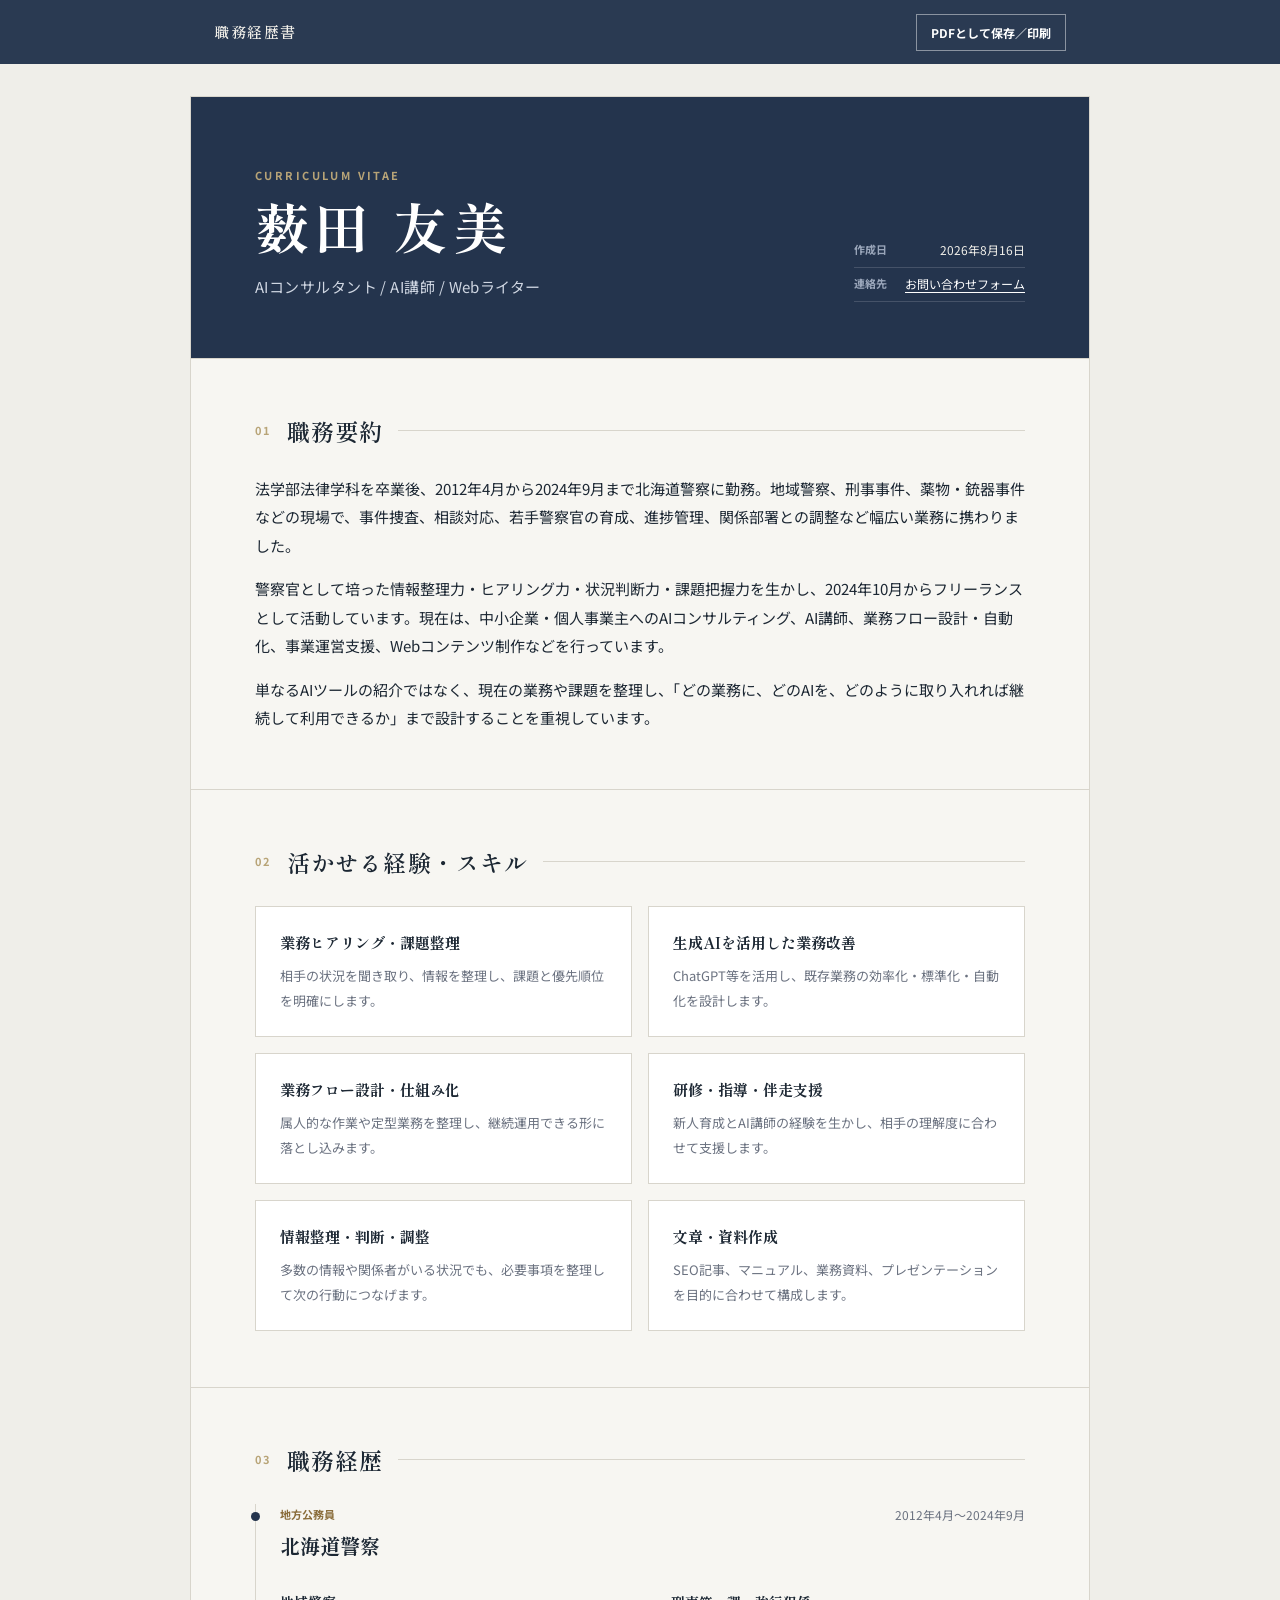
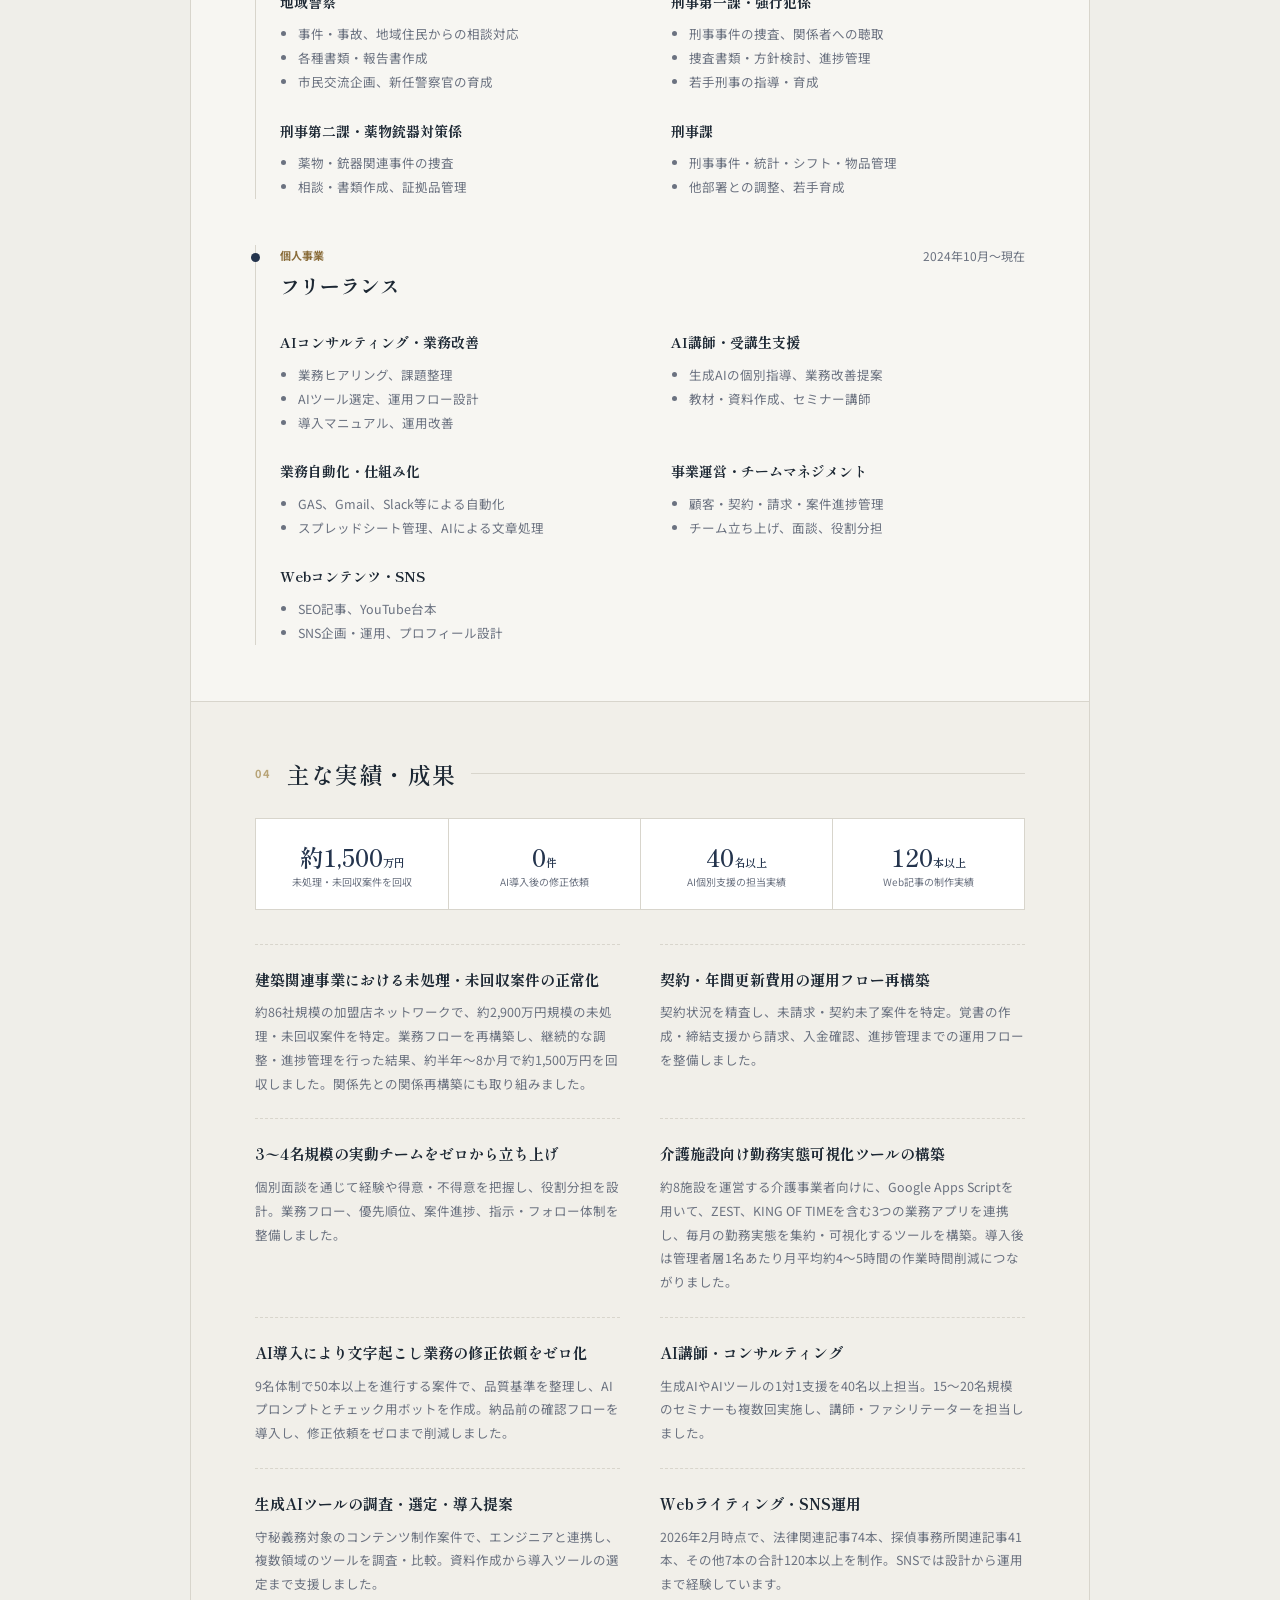
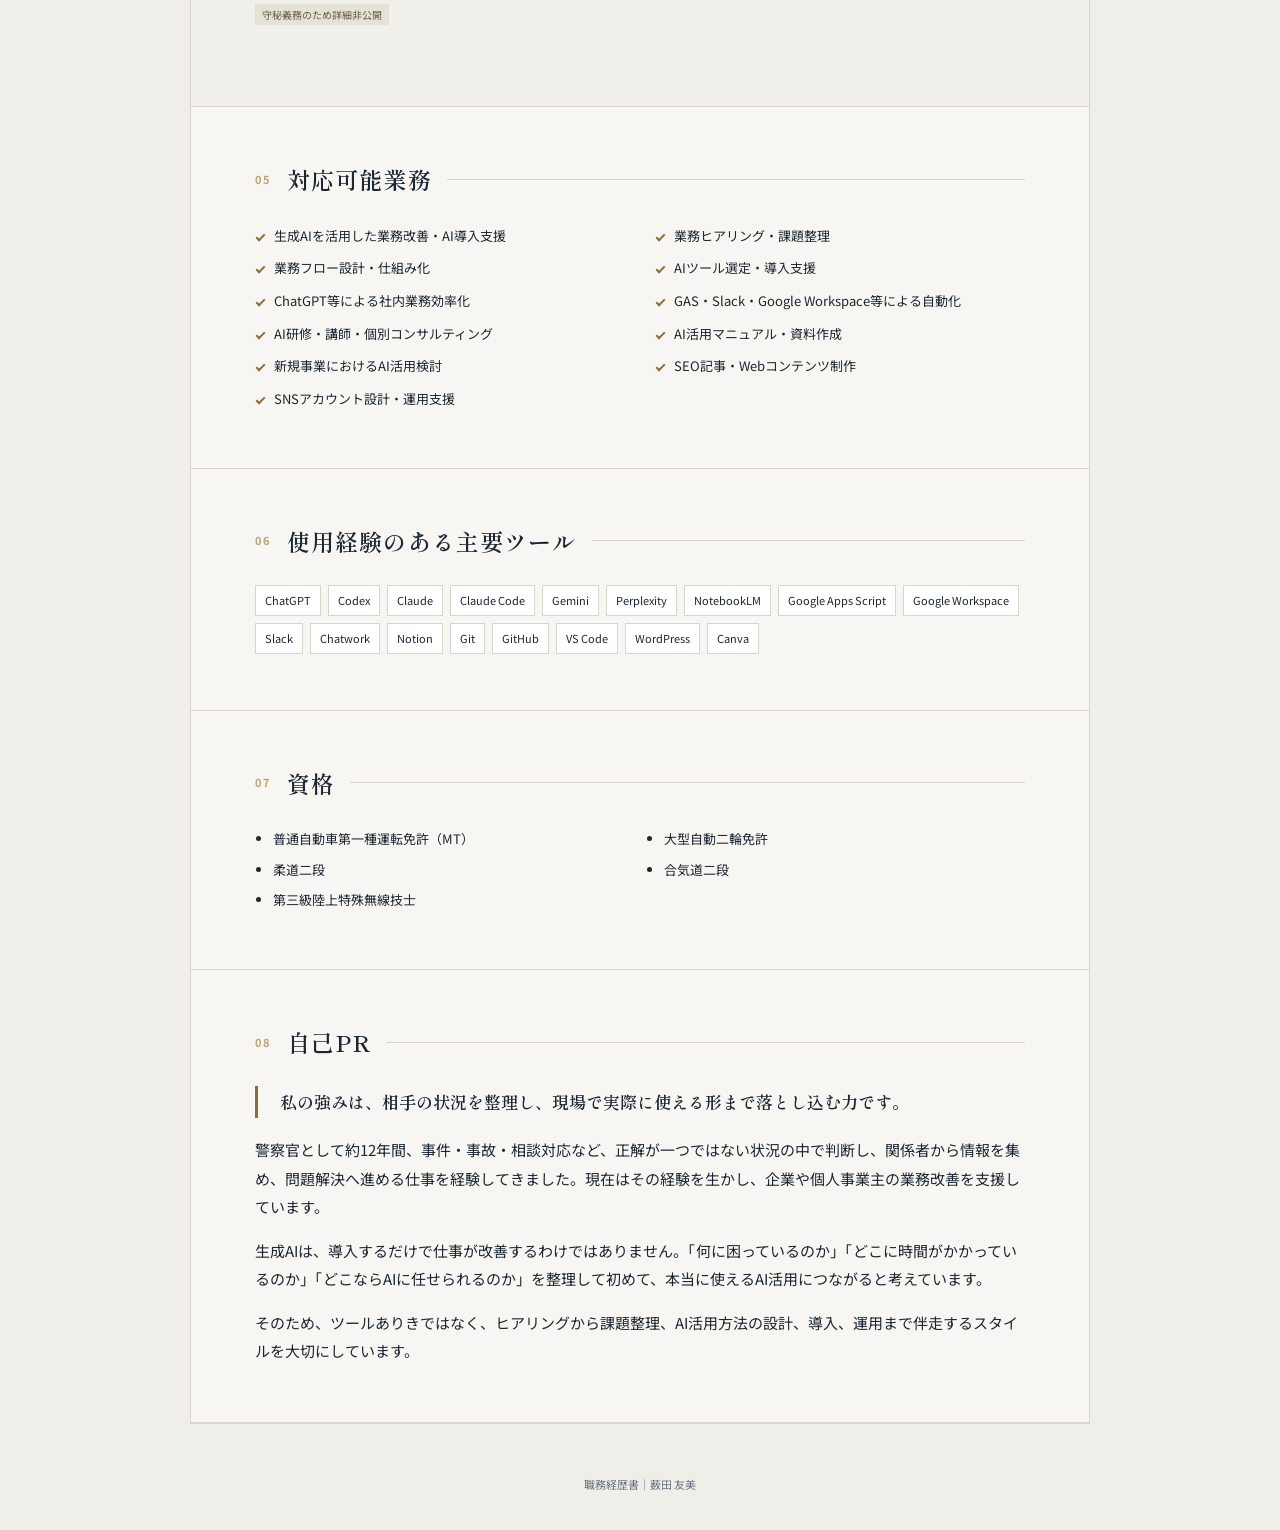
==== career/index.html @ 4c15b9ab "Add Codex tools to career page" ====
<!doctype html>
<html lang="ja">
<head>
<meta charset="utf-8"><meta name="viewport" content="width=device-width,initial-scale=1">
<meta name="description" content="AIコンサルタント・AI講師・Webライター、薮田友美の職務経歴書。警察官として約12年の経験と、生成AIを活用した業務改善・研修・コンテンツ制作の実績を掲載。">
<title>職務経歴書｜薮田 友美</title>
<link rel="preconnect" href="https://fonts.googleapis.com"><link rel="preconnect" href="https://fonts.gstatic.com" crossorigin>
<link href="https://fonts.googleapis.com/css2?family=Noto+Sans+JP:wght@400;500;700&family=Shippori+Mincho:wght@500;600;700&display=swap" rel="stylesheet">
<style>
:root{--ink:#1c2733;--navy:#24344d;--paper:#f7f6f2;--line:#d8d5cc;--accent:#8a6d3b;--muted:#6b7280;--white:#fff}*{box-sizing:border-box}html{scroll-behavior:smooth}body{margin:0;background:#efeee9;color:var(--ink);font:15px/1.9 'Noto Sans JP',sans-serif;overflow-wrap:anywhere}.top{position:sticky;top:0;z-index:5;background:rgba(36,52,77,.97);color:#fff}.top-inner{max-width:900px;height:64px;margin:auto;padding:0 24px;display:flex;align-items:center;justify-content:space-between}.top a{color:#f2f0ea;text-decoration:none;font-family:'Shippori Mincho',serif;font-weight:600;letter-spacing:.1em}.print{border:1px solid #ffffff73;background:transparent;color:#fff;padding:9px 14px;font:700 12px 'Noto Sans JP';cursor:pointer}.print:hover{background:#ffffff1a}.resume{max-width:900px;margin:32px auto;background:var(--paper);border:1px solid var(--line)}.block{padding:56px 64px;border-bottom:1px solid var(--line)}.hero{display:flex;justify-content:space-between;align-items:flex-end;background:var(--navy);color:#f2f0ea;padding-top:68px}.eyebrow,.label{color:#b8a477;font-size:11px;font-weight:700;letter-spacing:.22em}.hero h1{margin:5px 0 12px;color:#fff;font:700 clamp(36px,6vw,54px)/1.3 'Shippori Mincho',serif;letter-spacing:.1em}.role{color:#cfd6e2;letter-spacing:.03em}.meta{margin:0}.meta div{display:flex;justify-content:space-between;gap:18px;padding:5px 0;border-bottom:1px solid #ffffff26}.meta dt{color:#9aa6ba;font-size:11px;font-weight:700}.meta dd{margin:0;font-size:12px}.meta a{color:#fff;text-underline-offset:3px}.heading{display:flex;align-items:center;gap:15px;margin-bottom:28px}.heading h2{margin:0;font:600 23px/1.4 'Shippori Mincho',serif;letter-spacing:.05em}.heading:after{content:"";height:1px;background:var(--line);flex:1}.prose p{margin:0 0 1em}.prose p:last-child{margin:0}.grid{display:grid;grid-template-columns:1fr 1fr;gap:16px}.card{background:#fff;border:1px solid var(--line);padding:22px 24px}.card h3,.career h3,.career h4,.achievement h3,.lead{font-family:'Shippori Mincho',serif}.card h3{margin:0 0 7px;font-size:15px}.card p{margin:0;color:var(--muted);font-size:13px}.timeline{display:grid;gap:46px}.career{border-left:1px solid var(--line);padding-left:24px;position:relative}.career:before{content:"";position:absolute;left:-5px;top:8px;width:9px;height:9px;border-radius:50%;background:var(--navy)}.career-head{display:flex;justify-content:space-between;gap:20px;margin-bottom:22px}.career-head h3{margin:2px 0;font-size:20px}.career-type{margin:0;color:var(--accent);font-size:11px;font-weight:700}.period{color:var(--muted);font-size:12px;white-space:nowrap}.career-grid{display:grid;grid-template-columns:1fr 1fr;gap:24px 36px}.career-grid h4{margin:0 0 7px;font-size:14px}.career-grid ul{margin:0;padding-left:18px;color:var(--muted);font-size:12.5px}.results{background:#f1efe9}.metrics{display:grid;grid-template-columns:repeat(4,1fr);background:#fff;border:1px solid var(--line)}.metrics div{text-align:center;padding:20px 10px}.metrics div+div{border-left:1px solid var(--line)}.metrics strong{display:block;color:var(--navy);font:600 24px 'Shippori Mincho',serif}.metrics small{font-size:11px}.metrics span{display:block;color:var(--muted);font-size:10px;line-height:1.5}.achievement-list{display:grid;grid-template-columns:1fr 1fr;gap:0 40px;margin-top:34px}.achievement{padding:23px 0;border-top:1px dashed var(--line);break-inside:avoid}.achievement h3{margin:0 0 8px;font-size:15px;line-height:1.65}.achievement p{margin:0;color:var(--muted);font-size:12.5px}.conf{display:inline-block!important;margin-top:8px!important;padding:1px 7px;background:#e6e2d8;color:#665c49!important;font-size:10px!important}.checks{display:grid;grid-template-columns:1fr 1fr;gap:8px 30px;margin:0;padding:0;list-style:none}.checks li{position:relative;padding-left:19px;font-size:13px}.checks li:before{content:"";position:absolute;top:10px;left:1px;width:7px;height:3px;border-left:2px solid var(--accent);border-bottom:2px solid var(--accent);transform:rotate(-45deg)}.tags{display:flex;flex-wrap:wrap;gap:7px;margin:0;padding:0;list-style:none}.tags li{background:#fff;border:1px solid var(--line);padding:4px 9px;font-size:11px}.licenses{display:grid;grid-template-columns:1fr 1fr;gap:6px 30px;margin:0;padding-left:18px;font-size:13px}.lead{margin:0 0 18px;border-left:3px solid var(--accent);padding-left:22px;font-size:17px;font-weight:600}footer{text-align:center;color:var(--muted);font-size:11px;padding:18px 0 35px}@media(max-width:700px){.resume{margin:16px 12px}.block{padding:42px 24px}.hero{display:block}.meta{margin-top:25px}.grid,.career-grid,.achievement-list,.checks,.licenses{grid-template-columns:1fr}.career-head{display:block}.metrics{grid-template-columns:1fr 1fr}.metrics div:nth-child(3){border-left:0;border-top:1px solid var(--line)}.metrics div:nth-child(4){border-top:1px solid var(--line)}}@page{size:A4;margin:13mm}@media print{body{background:#fff;font-size:9pt;line-height:1.6}.top,footer{display:none}.resume{width:100%;margin:0;border:0}.block{padding:7mm 0}.hero{background:#fff;color:#111;padding-top:0}.hero h1,.role,.meta dd,.meta a{color:#111}.eyebrow,.meta dt{color:#555}.meta div{border-color:#aaa}.heading{margin-bottom:4mm}.card,.career,.achievement,.metrics{break-inside:avoid}.results{background:#fff}}
</style>
</head>
<body><header class="top"><div class="top-inner"><a href="#top">職務経歴書</a><button class="print" onclick="window.print()">PDFとして保存／印刷</button></div></header>
<main class="resume" id="top">
<header class="block hero"><div><div class="eyebrow">CURRICULUM VITAE</div><h1>薮田 友美</h1><div class="role">AIコンサルタント / AI講師 / Webライター</div></div><dl class="meta"><div><dt>作成日</dt><dd>2026年8月16日</dd></div><div><dt>連絡先</dt><dd><a href="https://forms.gle/KwH4L5uzaBvxNLATA" target="_blank" rel="noopener">お問い合わせフォーム</a></dd></div></dl></header>
<section class="block"><div class="heading"><span class="label">01</span><h2>職務要約</h2></div><div class="prose"><p>法学部法律学科を卒業後、2012年4月から2024年9月まで北海道警察に勤務。地域警察、刑事事件、薬物・銃器事件などの現場で、事件捜査、相談対応、若手警察官の育成、進捗管理、関係部署との調整など幅広い業務に携わりました。</p><p>警察官として培った情報整理力・ヒアリング力・状況判断力・課題把握力を生かし、2024年10月からフリーランスとして活動しています。現在は、中小企業・個人事業主へのAIコンサルティング、AI講師、業務フロー設計・自動化、事業運営支援、Webコンテンツ制作などを行っています。</p><p>単なるAIツールの紹介ではなく、現在の業務や課題を整理し、「どの業務に、どのAIを、どのように取り入れれば継続して利用できるか」まで設計することを重視しています。</p></div></section>
<section class="block"><div class="heading"><span class="label">02</span><h2>活かせる経験・スキル</h2></div><div class="grid"><article class="card"><h3>業務ヒアリング・課題整理</h3><p>相手の状況を聞き取り、情報を整理し、課題と優先順位を明確にします。</p></article><article class="card"><h3>生成AIを活用した業務改善</h3><p>ChatGPT等を活用し、既存業務の効率化・標準化・自動化を設計します。</p></article><article class="card"><h3>業務フロー設計・仕組み化</h3><p>属人的な作業や定型業務を整理し、継続運用できる形に落とし込みます。</p></article><article class="card"><h3>研修・指導・伴走支援</h3><p>新人育成とAI講師の経験を生かし、相手の理解度に合わせて支援します。</p></article><article class="card"><h3>情報整理・判断・調整</h3><p>多数の情報や関係者がいる状況でも、必要事項を整理して次の行動につなげます。</p></article><article class="card"><h3>文章・資料作成</h3><p>SEO記事、マニュアル、業務資料、プレゼンテーションを目的に合わせて構成します。</p></article></div></section>
<section class="block"><div class="heading"><span class="label">03</span><h2>職務経歴</h2></div><div class="timeline"><article class="career"><div class="career-head"><div><p class="career-type">地方公務員</p><h3>北海道警察</h3></div><span class="period">2012年4月〜2024年9月</span></div><div class="career-grid"><div><h4>地域警察</h4><ul><li>事件・事故、地域住民からの相談対応</li><li>各種書類・報告書作成</li><li>市民交流企画、新任警察官の育成</li></ul></div><div><h4>刑事第一課・強行犯係</h4><ul><li>刑事事件の捜査、関係者への聴取</li><li>捜査書類・方針検討、進捗管理</li><li>若手刑事の指導・育成</li></ul></div><div><h4>刑事第二課・薬物銃器対策係</h4><ul><li>薬物・銃器関連事件の捜査</li><li>相談・書類作成、証拠品管理</li></ul></div><div><h4>刑事課</h4><ul><li>刑事事件・統計・シフト・物品管理</li><li>他部署との調整、若手育成</li></ul></div></div></article><article class="career"><div class="career-head"><div><p class="career-type">個人事業</p><h3>フリーランス</h3></div><span class="period">2024年10月〜現在</span></div><div class="career-grid"><div><h4>AIコンサルティング・業務改善</h4><ul><li>業務ヒアリング、課題整理</li><li>AIツール選定、運用フロー設計</li><li>導入マニュアル、運用改善</li></ul></div><div><h4>AI講師・受講生支援</h4><ul><li>生成AIの個別指導、業務改善提案</li><li>教材・資料作成、セミナー講師</li></ul></div><div><h4>業務自動化・仕組み化</h4><ul><li>GAS、Gmail、Slack等による自動化</li><li>スプレッドシート管理、AIによる文章処理</li></ul></div><div><h4>事業運営・チームマネジメント</h4><ul><li>顧客・契約・請求・案件進捗管理</li><li>チーム立ち上げ、面談、役割分担</li></ul></div><div><h4>Webコンテンツ・SNS</h4><ul><li>SEO記事、YouTube台本</li><li>SNS企画・運用、プロフィール設計</li></ul></div></div></article></div></section>
<section class="block results"><div class="heading"><span class="label">04</span><h2>主な実績・成果</h2></div><div class="metrics"><div><strong>約1,500<small>万円</small></strong><span>未処理・未回収案件を回収</span></div><div><strong>0<small>件</small></strong><span>AI導入後の修正依頼</span></div><div><strong>40<small>名以上</small></strong><span>AI個別支援の担当実績</span></div><div><strong>120<small>本以上</small></strong><span>Web記事の制作実績</span></div></div><div class="achievement-list">
<article class="achievement"><h3>建築関連事業における未処理・未回収案件の正常化</h3><p>約86社規模の加盟店ネットワークで、約2,900万円規模の未処理・未回収案件を特定。業務フローを再構築し、継続的な調整・進捗管理を行った結果、約半年〜8か月で約1,500万円を回収しました。関係先との関係再構築にも取り組みました。</p></article>
<article class="achievement"><h3>契約・年間更新費用の運用フロー再構築</h3><p>契約状況を精査し、未請求・契約未了案件を特定。覚書の作成・締結支援から請求、入金確認、進捗管理までの運用フローを整備しました。</p></article>
<article class="achievement"><h3>3〜4名規模の実動チームをゼロから立ち上げ</h3><p>個別面談を通じて経験や得意・不得意を把握し、役割分担を設計。業務フロー、優先順位、案件進捗、指示・フォロー体制を整備しました。</p></article>
<article class="achievement"><h3>介護施設向け勤務実態可視化ツールの構築</h3><p>約8施設を運営する介護事業者向けに、Google Apps Scriptを用いて、ZEST、KING OF TIMEを含む3つの業務アプリを連携し、毎月の勤務実態を集約・可視化するツールを構築。導入後は管理者層1名あたり月平均約4〜5時間の作業時間削減につながりました。</p></article>
<article class="achievement"><h3>AI導入により文字起こし業務の修正依頼をゼロ化</h3><p>9名体制で50本以上を進行する案件で、品質基準を整理し、AIプロンプトとチェック用ボットを作成。納品前の確認フローを導入し、修正依頼をゼロまで削減しました。</p></article>
<article class="achievement"><h3>AI講師・コンサルティング</h3><p>生成AIやAIツールの1対1支援を40名以上担当。15〜20名規模のセミナーも複数回実施し、講師・ファシリテーターを担当しました。</p></article>
<article class="achievement"><h3>生成AIツールの調査・選定・導入提案</h3><p>守秘義務対象のコンテンツ制作案件で、エンジニアと連携し、複数領域のツールを調査・比較。資料作成から導入ツールの選定まで支援しました。</p><p class="conf">守秘義務のため詳細非公開</p></article>
<article class="achievement"><h3>Webライティング・SNS運用</h3><p>2026年2月時点で、法律関連記事74本、探偵事務所関連記事41本、その他7本の合計120本以上を制作。SNSでは設計から運用まで経験しています。</p></article></div></section>
<section class="block"><div class="heading"><span class="label">05</span><h2>対応可能業務</h2></div><ul class="checks"><li>生成AIを活用した業務改善・AI導入支援</li><li>業務ヒアリング・課題整理</li><li>業務フロー設計・仕組み化</li><li>AIツール選定・導入支援</li><li>ChatGPT等による社内業務効率化</li><li>GAS・Slack・Google Workspace等による自動化</li><li>AI研修・講師・個別コンサルティング</li><li>AI活用マニュアル・資料作成</li><li>新規事業におけるAI活用検討</li><li>SEO記事・Webコンテンツ制作</li><li>SNSアカウント設計・運用支援</li></ul></section>
<section class="block"><div class="heading"><span class="label">06</span><h2>使用経験のある主要ツール</h2></div><ul class="tags"><li>ChatGPT</li><li>Codex</li><li>Claude</li><li>Claude Code</li><li>Gemini</li><li>Perplexity</li><li>NotebookLM</li><li>Google Apps Script</li><li>Google Workspace</li><li>Slack</li><li>Chatwork</li><li>Notion</li><li>Git</li><li>GitHub</li><li>VS Code</li><li>WordPress</li><li>Canva</li></ul></section>
<section class="block"><div class="heading"><span class="label">07</span><h2>資格</h2></div><ul class="licenses"><li>普通自動車第一種運転免許（MT）</li><li>大型自動二輪免許</li><li>柔道二段</li><li>合気道二段</li><li>第三級陸上特殊無線技士</li></ul></section>
<section class="block"><div class="heading"><span class="label">08</span><h2>自己PR</h2></div><p class="lead">私の強みは、相手の状況を整理し、現場で実際に使える形まで落とし込む力です。</p><div class="prose"><p>警察官として約12年間、事件・事故・相談対応など、正解が一つではない状況の中で判断し、関係者から情報を集め、問題解決へ進める仕事を経験してきました。現在はその経験を生かし、企業や個人事業主の業務改善を支援しています。</p><p>生成AIは、導入するだけで仕事が改善するわけではありません。「何に困っているのか」「どこに時間がかかっているのか」「どこならAIに任せられるのか」を整理して初めて、本当に使えるAI活用につながると考えています。</p><p>そのため、ツールありきではなく、ヒアリングから課題整理、AI活用方法の設計、導入、運用まで伴走するスタイルを大切にしています。</p></div></section>
</main><footer>職務経歴書｜薮田 友美</footer></body></html>
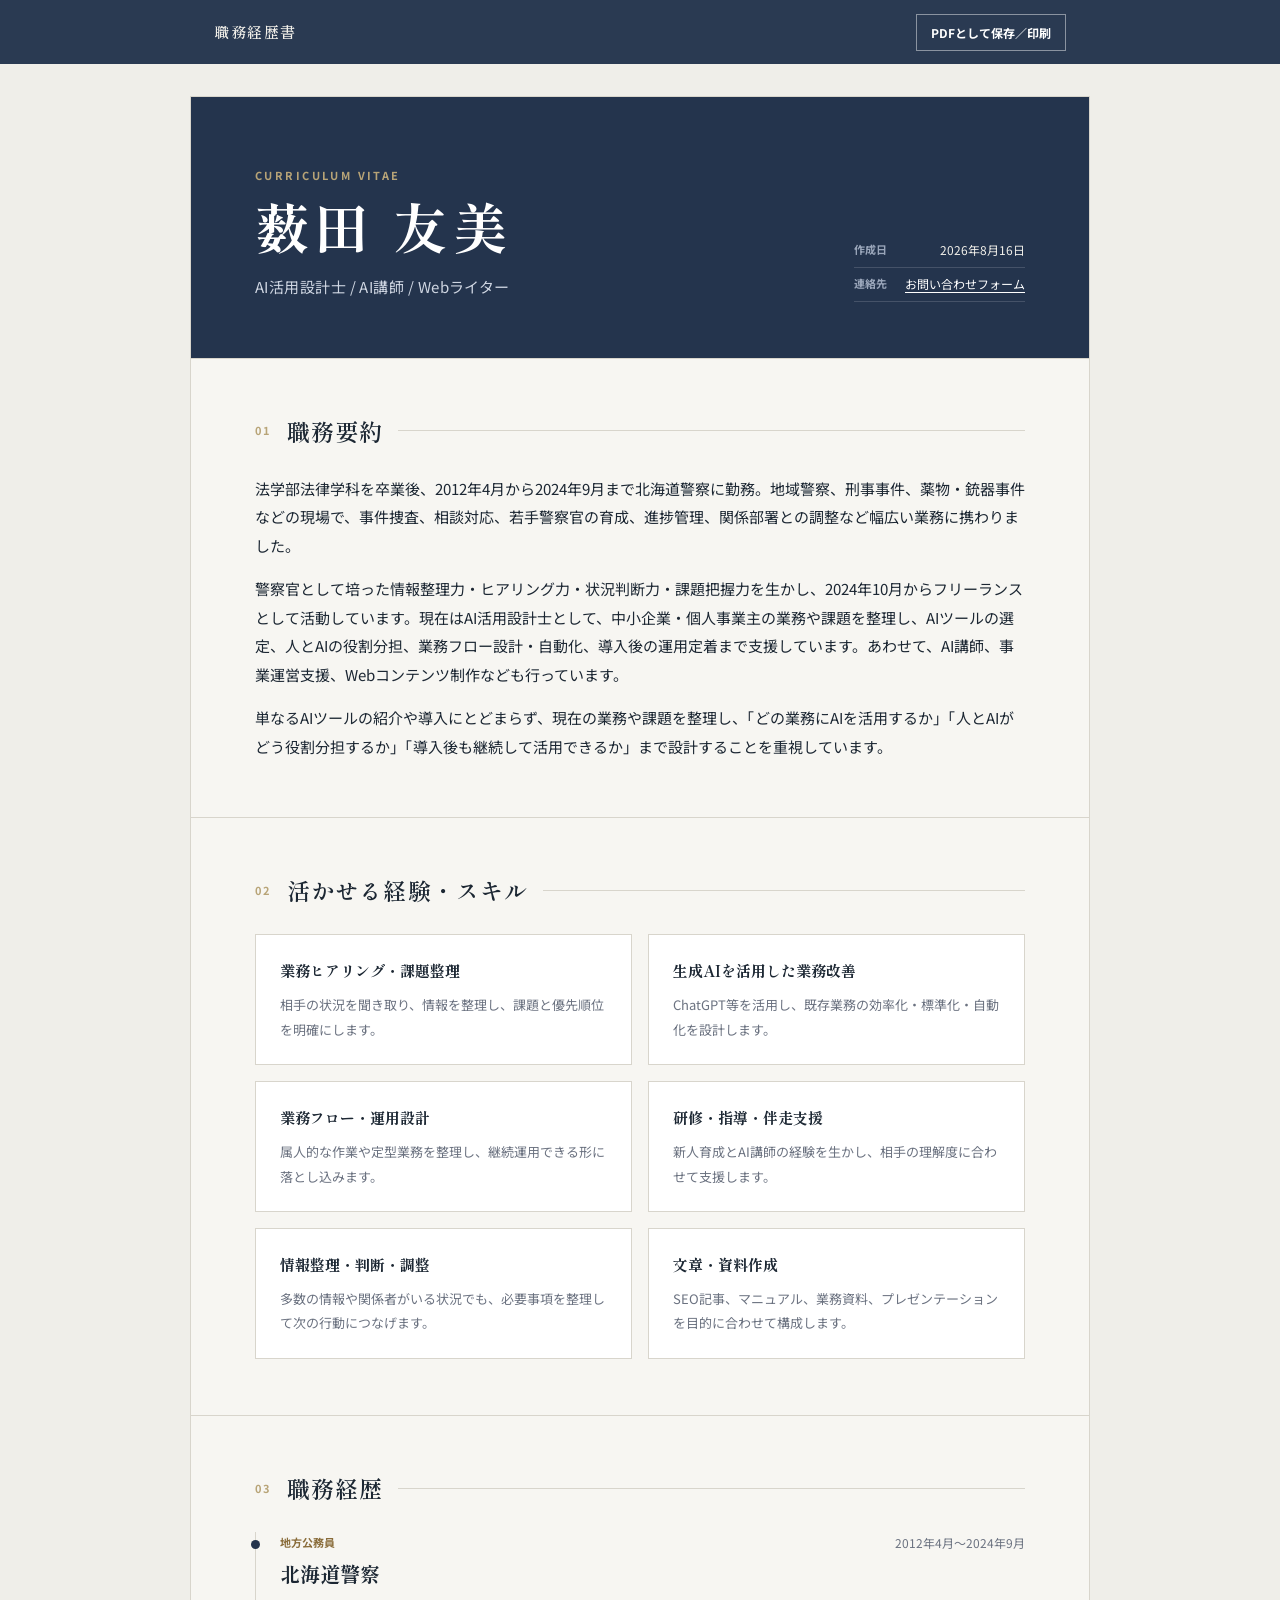
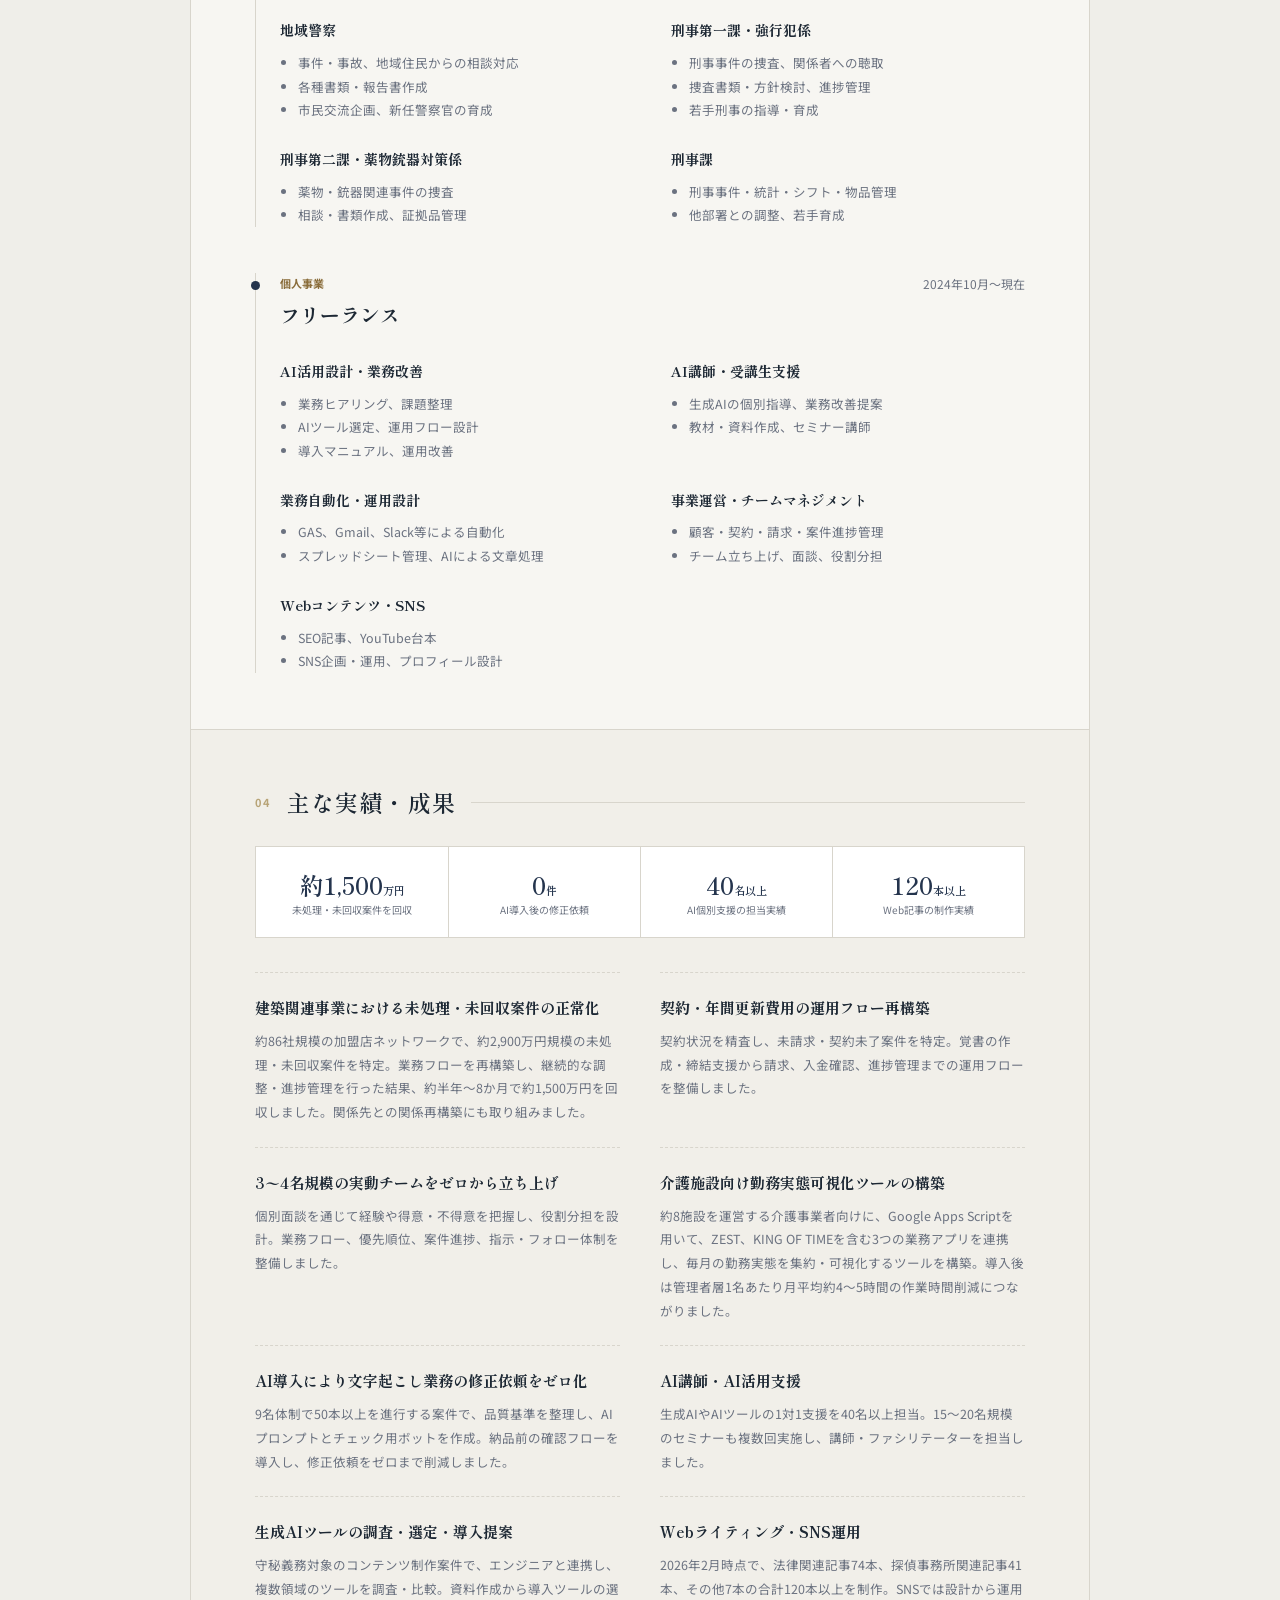
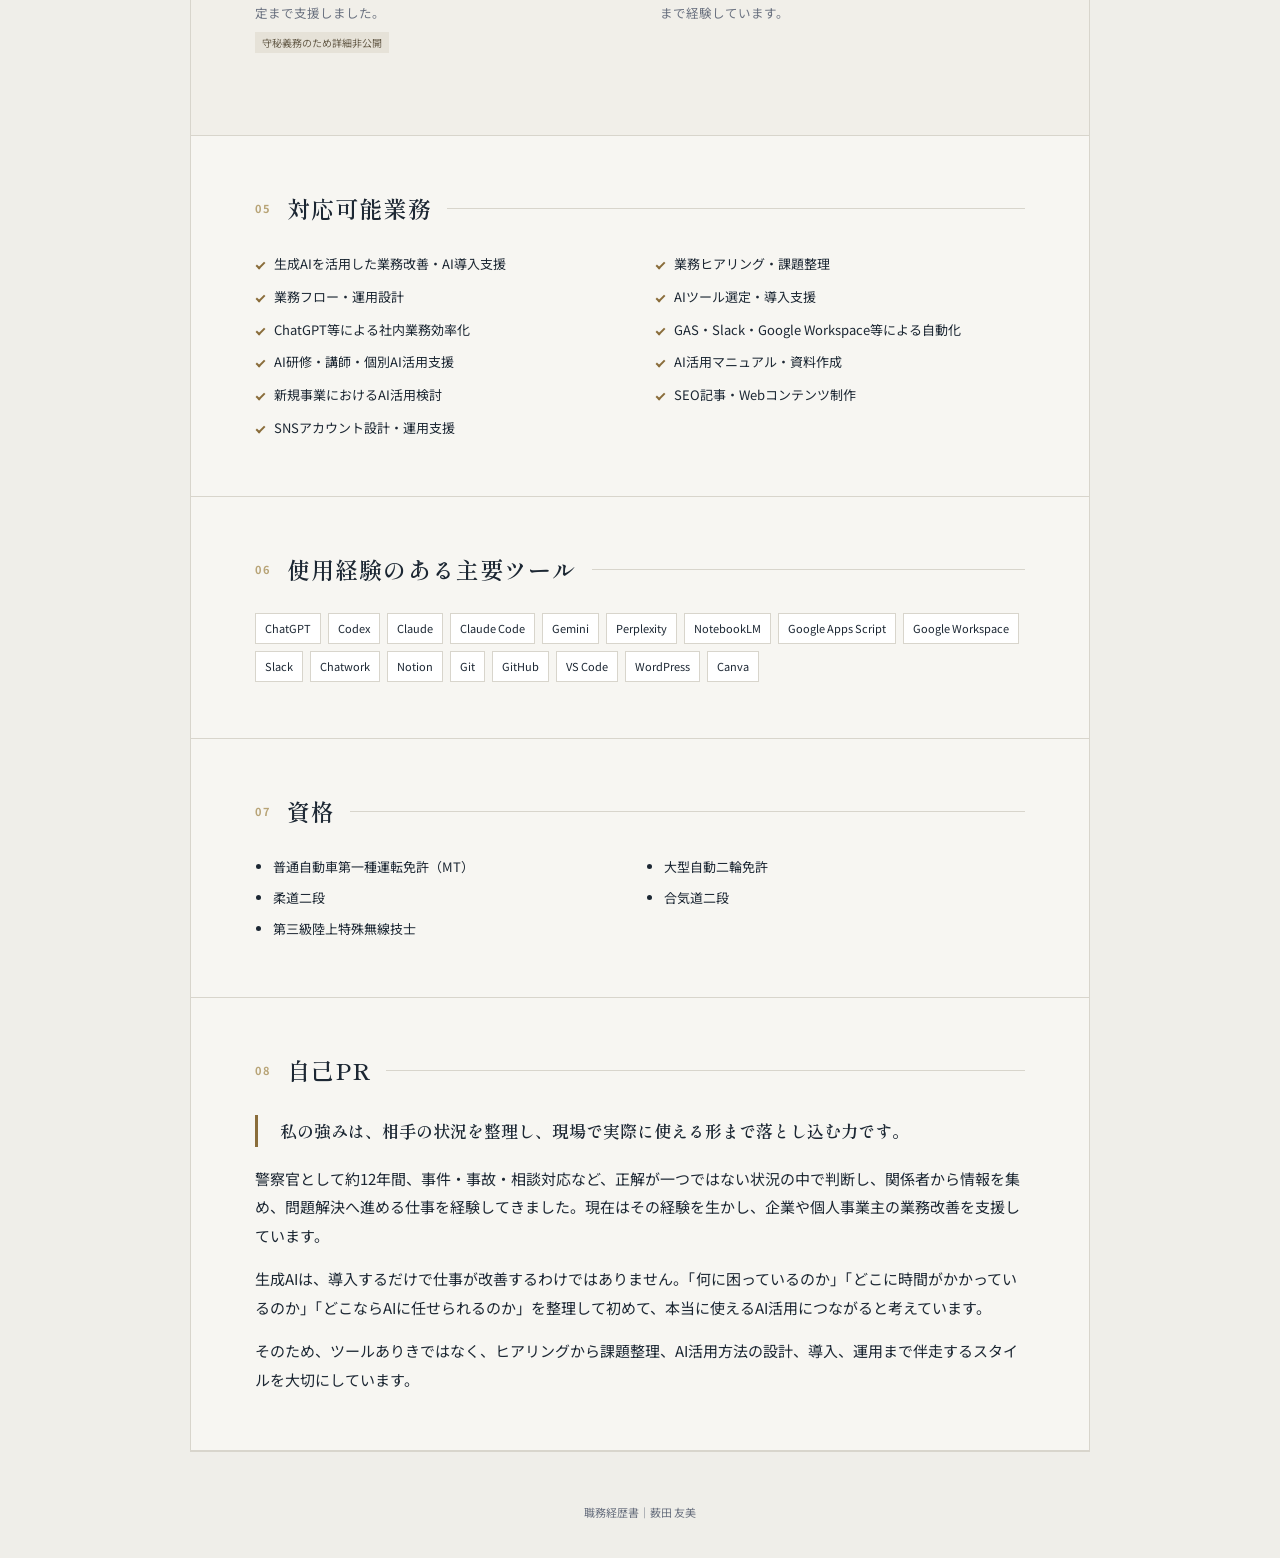
==== commit 187a2f2c: "Update professional title to AI活用設計士" ====
--- a/career/index.html
+++ b/career/index.html
@@ -2,8 +2,8 @@
 <html lang="ja">
 <head>
 <meta charset="utf-8"><meta name="viewport" content="width=device-width,initial-scale=1">
-<meta name="description" content="AIコンサルタント・AI講師・Webライター、薮田友美の職務経歴書。警察官として約12年の経験と、生成AIを活用した業務改善・研修・コンテンツ制作の実績を掲載。">
-<title>職務経歴書｜薮田 友美</title>
+<meta name="description" content="AI活用設計士・AI講師・Webライター、薮田友美の職務経歴書。警察官として約12年の経験と、生成AIを活用した業務改善・研修・コンテンツ制作の実績を掲載。">
+<title>職務経歴書｜AI活用設計士 薮田友美</title>
 <link rel="preconnect" href="https://fonts.googleapis.com"><link rel="preconnect" href="https://fonts.gstatic.com" crossorigin>
 <link href="https://fonts.googleapis.com/css2?family=Noto+Sans+JP:wght@400;500;700&family=Shippori+Mincho:wght@500;600;700&display=swap" rel="stylesheet">
 <style>
@@ -12,20 +12,20 @@
 </head>
 <body><header class="top"><div class="top-inner"><a href="#top">職務経歴書</a><button class="print" onclick="window.print()">PDFとして保存／印刷</button></div></header>
 <main class="resume" id="top">
-<header class="block hero"><div><div class="eyebrow">CURRICULUM VITAE</div><h1>薮田 友美</h1><div class="role">AIコンサルタント / AI講師 / Webライター</div></div><dl class="meta"><div><dt>作成日</dt><dd>2026年8月16日</dd></div><div><dt>連絡先</dt><dd><a href="https://forms.gle/KwH4L5uzaBvxNLATA" target="_blank" rel="noopener">お問い合わせフォーム</a></dd></div></dl></header>
-<section class="block"><div class="heading"><span class="label">01</span><h2>職務要約</h2></div><div class="prose"><p>法学部法律学科を卒業後、2012年4月から2024年9月まで北海道警察に勤務。地域警察、刑事事件、薬物・銃器事件などの現場で、事件捜査、相談対応、若手警察官の育成、進捗管理、関係部署との調整など幅広い業務に携わりました。</p><p>警察官として培った情報整理力・ヒアリング力・状況判断力・課題把握力を生かし、2024年10月からフリーランスとして活動しています。現在は、中小企業・個人事業主へのAIコンサルティング、AI講師、業務フロー設計・自動化、事業運営支援、Webコンテンツ制作などを行っています。</p><p>単なるAIツールの紹介ではなく、現在の業務や課題を整理し、「どの業務に、どのAIを、どのように取り入れれば継続して利用できるか」まで設計することを重視しています。</p></div></section>
-<section class="block"><div class="heading"><span class="label">02</span><h2>活かせる経験・スキル</h2></div><div class="grid"><article class="card"><h3>業務ヒアリング・課題整理</h3><p>相手の状況を聞き取り、情報を整理し、課題と優先順位を明確にします。</p></article><article class="card"><h3>生成AIを活用した業務改善</h3><p>ChatGPT等を活用し、既存業務の効率化・標準化・自動化を設計します。</p></article><article class="card"><h3>業務フロー設計・仕組み化</h3><p>属人的な作業や定型業務を整理し、継続運用できる形に落とし込みます。</p></article><article class="card"><h3>研修・指導・伴走支援</h3><p>新人育成とAI講師の経験を生かし、相手の理解度に合わせて支援します。</p></article><article class="card"><h3>情報整理・判断・調整</h3><p>多数の情報や関係者がいる状況でも、必要事項を整理して次の行動につなげます。</p></article><article class="card"><h3>文章・資料作成</h3><p>SEO記事、マニュアル、業務資料、プレゼンテーションを目的に合わせて構成します。</p></article></div></section>
-<section class="block"><div class="heading"><span class="label">03</span><h2>職務経歴</h2></div><div class="timeline"><article class="career"><div class="career-head"><div><p class="career-type">地方公務員</p><h3>北海道警察</h3></div><span class="period">2012年4月〜2024年9月</span></div><div class="career-grid"><div><h4>地域警察</h4><ul><li>事件・事故、地域住民からの相談対応</li><li>各種書類・報告書作成</li><li>市民交流企画、新任警察官の育成</li></ul></div><div><h4>刑事第一課・強行犯係</h4><ul><li>刑事事件の捜査、関係者への聴取</li><li>捜査書類・方針検討、進捗管理</li><li>若手刑事の指導・育成</li></ul></div><div><h4>刑事第二課・薬物銃器対策係</h4><ul><li>薬物・銃器関連事件の捜査</li><li>相談・書類作成、証拠品管理</li></ul></div><div><h4>刑事課</h4><ul><li>刑事事件・統計・シフト・物品管理</li><li>他部署との調整、若手育成</li></ul></div></div></article><article class="career"><div class="career-head"><div><p class="career-type">個人事業</p><h3>フリーランス</h3></div><span class="period">2024年10月〜現在</span></div><div class="career-grid"><div><h4>AIコンサルティング・業務改善</h4><ul><li>業務ヒアリング、課題整理</li><li>AIツール選定、運用フロー設計</li><li>導入マニュアル、運用改善</li></ul></div><div><h4>AI講師・受講生支援</h4><ul><li>生成AIの個別指導、業務改善提案</li><li>教材・資料作成、セミナー講師</li></ul></div><div><h4>業務自動化・仕組み化</h4><ul><li>GAS、Gmail、Slack等による自動化</li><li>スプレッドシート管理、AIによる文章処理</li></ul></div><div><h4>事業運営・チームマネジメント</h4><ul><li>顧客・契約・請求・案件進捗管理</li><li>チーム立ち上げ、面談、役割分担</li></ul></div><div><h4>Webコンテンツ・SNS</h4><ul><li>SEO記事、YouTube台本</li><li>SNS企画・運用、プロフィール設計</li></ul></div></div></article></div></section>
+<header class="block hero"><div><div class="eyebrow">CURRICULUM VITAE</div><h1>薮田 友美</h1><div class="role">AI活用設計士 / AI講師 / Webライター</div></div><dl class="meta"><div><dt>作成日</dt><dd>2026年8月16日</dd></div><div><dt>連絡先</dt><dd><a href="https://forms.gle/KwH4L5uzaBvxNLATA" target="_blank" rel="noopener">お問い合わせフォーム</a></dd></div></dl></header>
+<section class="block"><div class="heading"><span class="label">01</span><h2>職務要約</h2></div><div class="prose"><p>法学部法律学科を卒業後、2012年4月から2024年9月まで北海道警察に勤務。地域警察、刑事事件、薬物・銃器事件などの現場で、事件捜査、相談対応、若手警察官の育成、進捗管理、関係部署との調整など幅広い業務に携わりました。</p><p>警察官として培った情報整理力・ヒアリング力・状況判断力・課題把握力を生かし、2024年10月からフリーランスとして活動しています。現在はAI活用設計士として、中小企業・個人事業主の業務や課題を整理し、AIツールの選定、人とAIの役割分担、業務フロー設計・自動化、導入後の運用定着まで支援しています。あわせて、AI講師、事業運営支援、Webコンテンツ制作なども行っています。</p><p>単なるAIツールの紹介や導入にとどまらず、現在の業務や課題を整理し、「どの業務にAIを活用するか」「人とAIがどう役割分担するか」「導入後も継続して活用できるか」まで設計することを重視しています。</p></div></section>
+<section class="block"><div class="heading"><span class="label">02</span><h2>活かせる経験・スキル</h2></div><div class="grid"><article class="card"><h3>業務ヒアリング・課題整理</h3><p>相手の状況を聞き取り、情報を整理し、課題と優先順位を明確にします。</p></article><article class="card"><h3>生成AIを活用した業務改善</h3><p>ChatGPT等を活用し、既存業務の効率化・標準化・自動化を設計します。</p></article><article class="card"><h3>業務フロー・運用設計</h3><p>属人的な作業や定型業務を整理し、継続運用できる形に落とし込みます。</p></article><article class="card"><h3>研修・指導・伴走支援</h3><p>新人育成とAI講師の経験を生かし、相手の理解度に合わせて支援します。</p></article><article class="card"><h3>情報整理・判断・調整</h3><p>多数の情報や関係者がいる状況でも、必要事項を整理して次の行動につなげます。</p></article><article class="card"><h3>文章・資料作成</h3><p>SEO記事、マニュアル、業務資料、プレゼンテーションを目的に合わせて構成します。</p></article></div></section>
+<section class="block"><div class="heading"><span class="label">03</span><h2>職務経歴</h2></div><div class="timeline"><article class="career"><div class="career-head"><div><p class="career-type">地方公務員</p><h3>北海道警察</h3></div><span class="period">2012年4月〜2024年9月</span></div><div class="career-grid"><div><h4>地域警察</h4><ul><li>事件・事故、地域住民からの相談対応</li><li>各種書類・報告書作成</li><li>市民交流企画、新任警察官の育成</li></ul></div><div><h4>刑事第一課・強行犯係</h4><ul><li>刑事事件の捜査、関係者への聴取</li><li>捜査書類・方針検討、進捗管理</li><li>若手刑事の指導・育成</li></ul></div><div><h4>刑事第二課・薬物銃器対策係</h4><ul><li>薬物・銃器関連事件の捜査</li><li>相談・書類作成、証拠品管理</li></ul></div><div><h4>刑事課</h4><ul><li>刑事事件・統計・シフト・物品管理</li><li>他部署との調整、若手育成</li></ul></div></div></article><article class="career"><div class="career-head"><div><p class="career-type">個人事業</p><h3>フリーランス</h3></div><span class="period">2024年10月〜現在</span></div><div class="career-grid"><div><h4>AI活用設計・業務改善</h4><ul><li>業務ヒアリング、課題整理</li><li>AIツール選定、運用フロー設計</li><li>導入マニュアル、運用改善</li></ul></div><div><h4>AI講師・受講生支援</h4><ul><li>生成AIの個別指導、業務改善提案</li><li>教材・資料作成、セミナー講師</li></ul></div><div><h4>業務自動化・運用設計</h4><ul><li>GAS、Gmail、Slack等による自動化</li><li>スプレッドシート管理、AIによる文章処理</li></ul></div><div><h4>事業運営・チームマネジメント</h4><ul><li>顧客・契約・請求・案件進捗管理</li><li>チーム立ち上げ、面談、役割分担</li></ul></div><div><h4>Webコンテンツ・SNS</h4><ul><li>SEO記事、YouTube台本</li><li>SNS企画・運用、プロフィール設計</li></ul></div></div></article></div></section>
 <section class="block results"><div class="heading"><span class="label">04</span><h2>主な実績・成果</h2></div><div class="metrics"><div><strong>約1,500<small>万円</small></strong><span>未処理・未回収案件を回収</span></div><div><strong>0<small>件</small></strong><span>AI導入後の修正依頼</span></div><div><strong>40<small>名以上</small></strong><span>AI個別支援の担当実績</span></div><div><strong>120<small>本以上</small></strong><span>Web記事の制作実績</span></div></div><div class="achievement-list">
 <article class="achievement"><h3>建築関連事業における未処理・未回収案件の正常化</h3><p>約86社規模の加盟店ネットワークで、約2,900万円規模の未処理・未回収案件を特定。業務フローを再構築し、継続的な調整・進捗管理を行った結果、約半年〜8か月で約1,500万円を回収しました。関係先との関係再構築にも取り組みました。</p></article>
 <article class="achievement"><h3>契約・年間更新費用の運用フロー再構築</h3><p>契約状況を精査し、未請求・契約未了案件を特定。覚書の作成・締結支援から請求、入金確認、進捗管理までの運用フローを整備しました。</p></article>
 <article class="achievement"><h3>3〜4名規模の実動チームをゼロから立ち上げ</h3><p>個別面談を通じて経験や得意・不得意を把握し、役割分担を設計。業務フロー、優先順位、案件進捗、指示・フォロー体制を整備しました。</p></article>
 <article class="achievement"><h3>介護施設向け勤務実態可視化ツールの構築</h3><p>約8施設を運営する介護事業者向けに、Google Apps Scriptを用いて、ZEST、KING OF TIMEを含む3つの業務アプリを連携し、毎月の勤務実態を集約・可視化するツールを構築。導入後は管理者層1名あたり月平均約4〜5時間の作業時間削減につながりました。</p></article>
 <article class="achievement"><h3>AI導入により文字起こし業務の修正依頼をゼロ化</h3><p>9名体制で50本以上を進行する案件で、品質基準を整理し、AIプロンプトとチェック用ボットを作成。納品前の確認フローを導入し、修正依頼をゼロまで削減しました。</p></article>
-<article class="achievement"><h3>AI講師・コンサルティング</h3><p>生成AIやAIツールの1対1支援を40名以上担当。15〜20名規模のセミナーも複数回実施し、講師・ファシリテーターを担当しました。</p></article>
+<article class="achievement"><h3>AI講師・AI活用支援</h3><p>生成AIやAIツールの1対1支援を40名以上担当。15〜20名規模のセミナーも複数回実施し、講師・ファシリテーターを担当しました。</p></article>
 <article class="achievement"><h3>生成AIツールの調査・選定・導入提案</h3><p>守秘義務対象のコンテンツ制作案件で、エンジニアと連携し、複数領域のツールを調査・比較。資料作成から導入ツールの選定まで支援しました。</p><p class="conf">守秘義務のため詳細非公開</p></article>
 <article class="achievement"><h3>Webライティング・SNS運用</h3><p>2026年2月時点で、法律関連記事74本、探偵事務所関連記事41本、その他7本の合計120本以上を制作。SNSでは設計から運用まで経験しています。</p></article></div></section>
-<section class="block"><div class="heading"><span class="label">05</span><h2>対応可能業務</h2></div><ul class="checks"><li>生成AIを活用した業務改善・AI導入支援</li><li>業務ヒアリング・課題整理</li><li>業務フロー設計・仕組み化</li><li>AIツール選定・導入支援</li><li>ChatGPT等による社内業務効率化</li><li>GAS・Slack・Google Workspace等による自動化</li><li>AI研修・講師・個別コンサルティング</li><li>AI活用マニュアル・資料作成</li><li>新規事業におけるAI活用検討</li><li>SEO記事・Webコンテンツ制作</li><li>SNSアカウント設計・運用支援</li></ul></section>
+<section class="block"><div class="heading"><span class="label">05</span><h2>対応可能業務</h2></div><ul class="checks"><li>生成AIを活用した業務改善・AI導入支援</li><li>業務ヒアリング・課題整理</li><li>業務フロー・運用設計</li><li>AIツール選定・導入支援</li><li>ChatGPT等による社内業務効率化</li><li>GAS・Slack・Google Workspace等による自動化</li><li>AI研修・講師・個別AI活用支援</li><li>AI活用マニュアル・資料作成</li><li>新規事業におけるAI活用検討</li><li>SEO記事・Webコンテンツ制作</li><li>SNSアカウント設計・運用支援</li></ul></section>
 <section class="block"><div class="heading"><span class="label">06</span><h2>使用経験のある主要ツール</h2></div><ul class="tags"><li>ChatGPT</li><li>Codex</li><li>Claude</li><li>Claude Code</li><li>Gemini</li><li>Perplexity</li><li>NotebookLM</li><li>Google Apps Script</li><li>Google Workspace</li><li>Slack</li><li>Chatwork</li><li>Notion</li><li>Git</li><li>GitHub</li><li>VS Code</li><li>WordPress</li><li>Canva</li></ul></section>
 <section class="block"><div class="heading"><span class="label">07</span><h2>資格</h2></div><ul class="licenses"><li>普通自動車第一種運転免許（MT）</li><li>大型自動二輪免許</li><li>柔道二段</li><li>合気道二段</li><li>第三級陸上特殊無線技士</li></ul></section>
 <section class="block"><div class="heading"><span class="label">08</span><h2>自己PR</h2></div><p class="lead">私の強みは、相手の状況を整理し、現場で実際に使える形まで落とし込む力です。</p><div class="prose"><p>警察官として約12年間、事件・事故・相談対応など、正解が一つではない状況の中で判断し、関係者から情報を集め、問題解決へ進める仕事を経験してきました。現在はその経験を生かし、企業や個人事業主の業務改善を支援しています。</p><p>生成AIは、導入するだけで仕事が改善するわけではありません。「何に困っているのか」「どこに時間がかかっているのか」「どこならAIに任せられるのか」を整理して初めて、本当に使えるAI活用につながると考えています。</p><p>そのため、ツールありきではなく、ヒアリングから課題整理、AI活用方法の設計、導入、運用まで伴走するスタイルを大切にしています。</p></div></section>
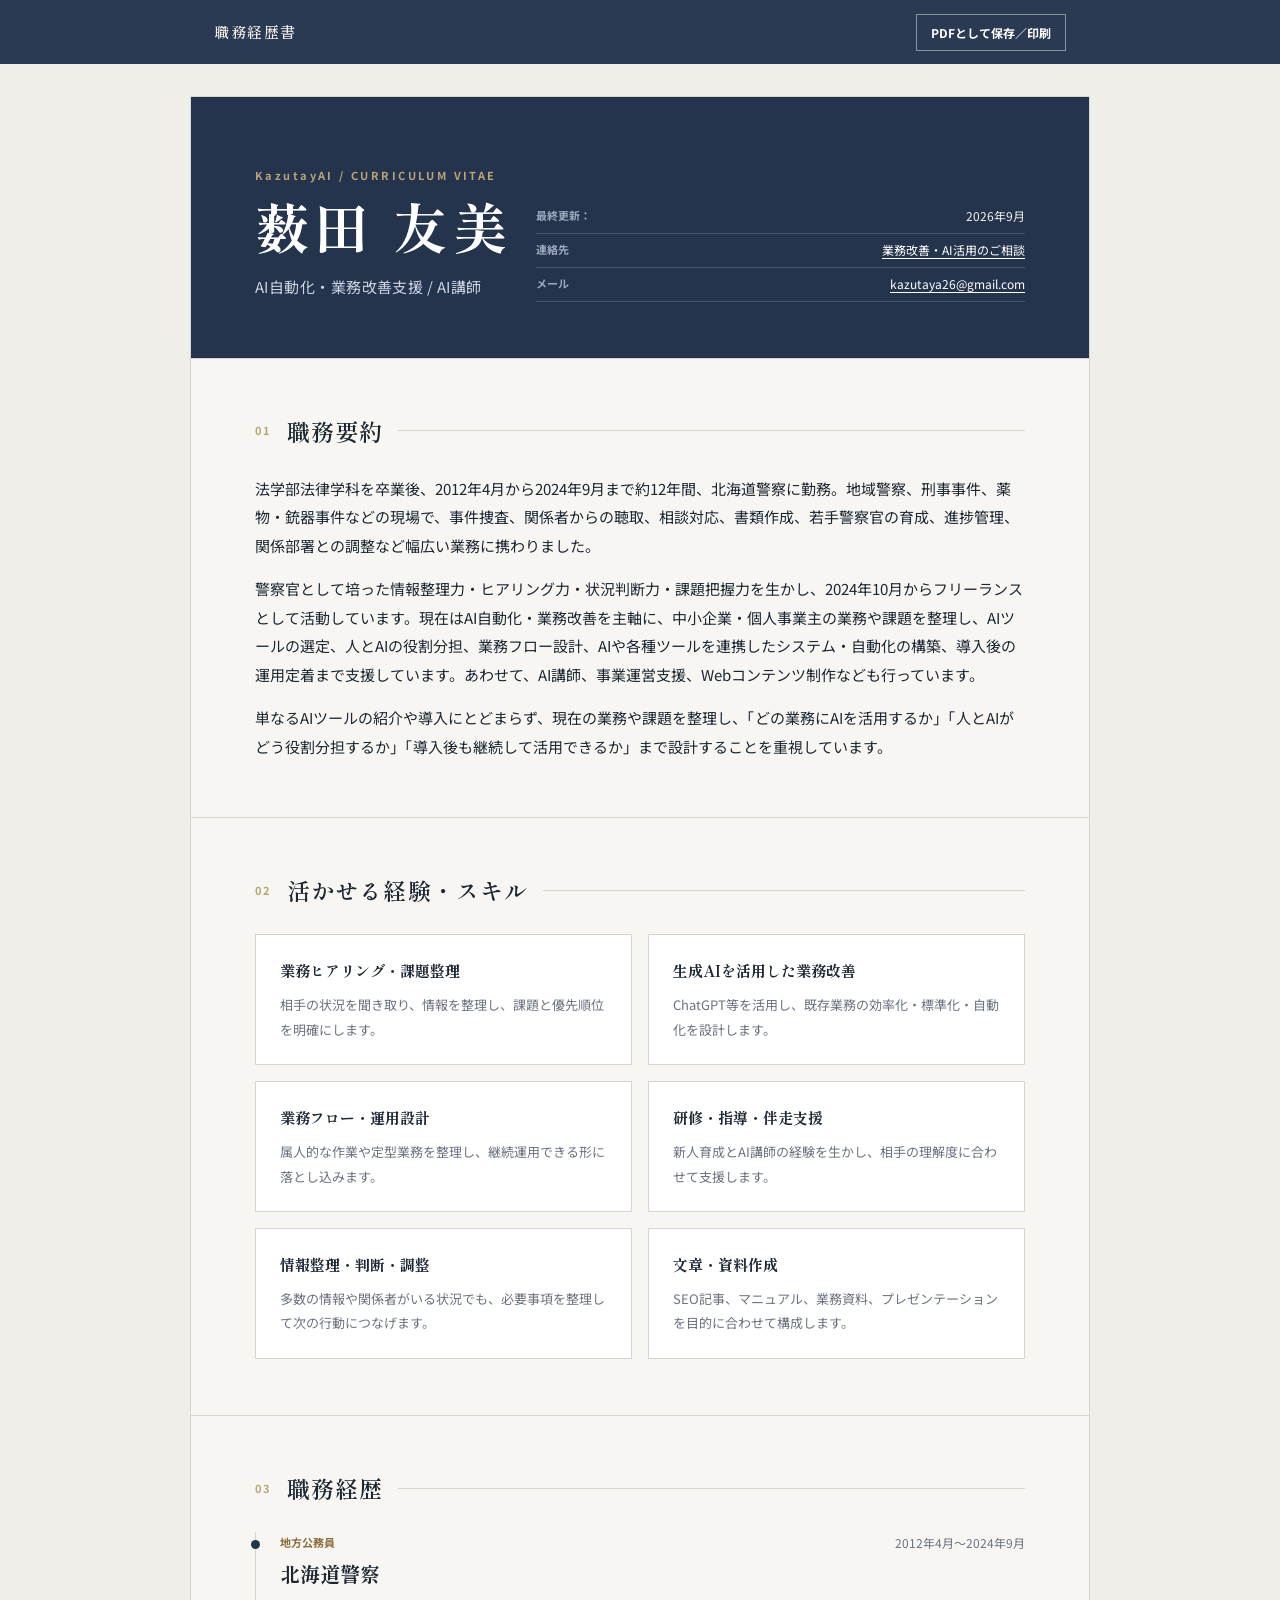
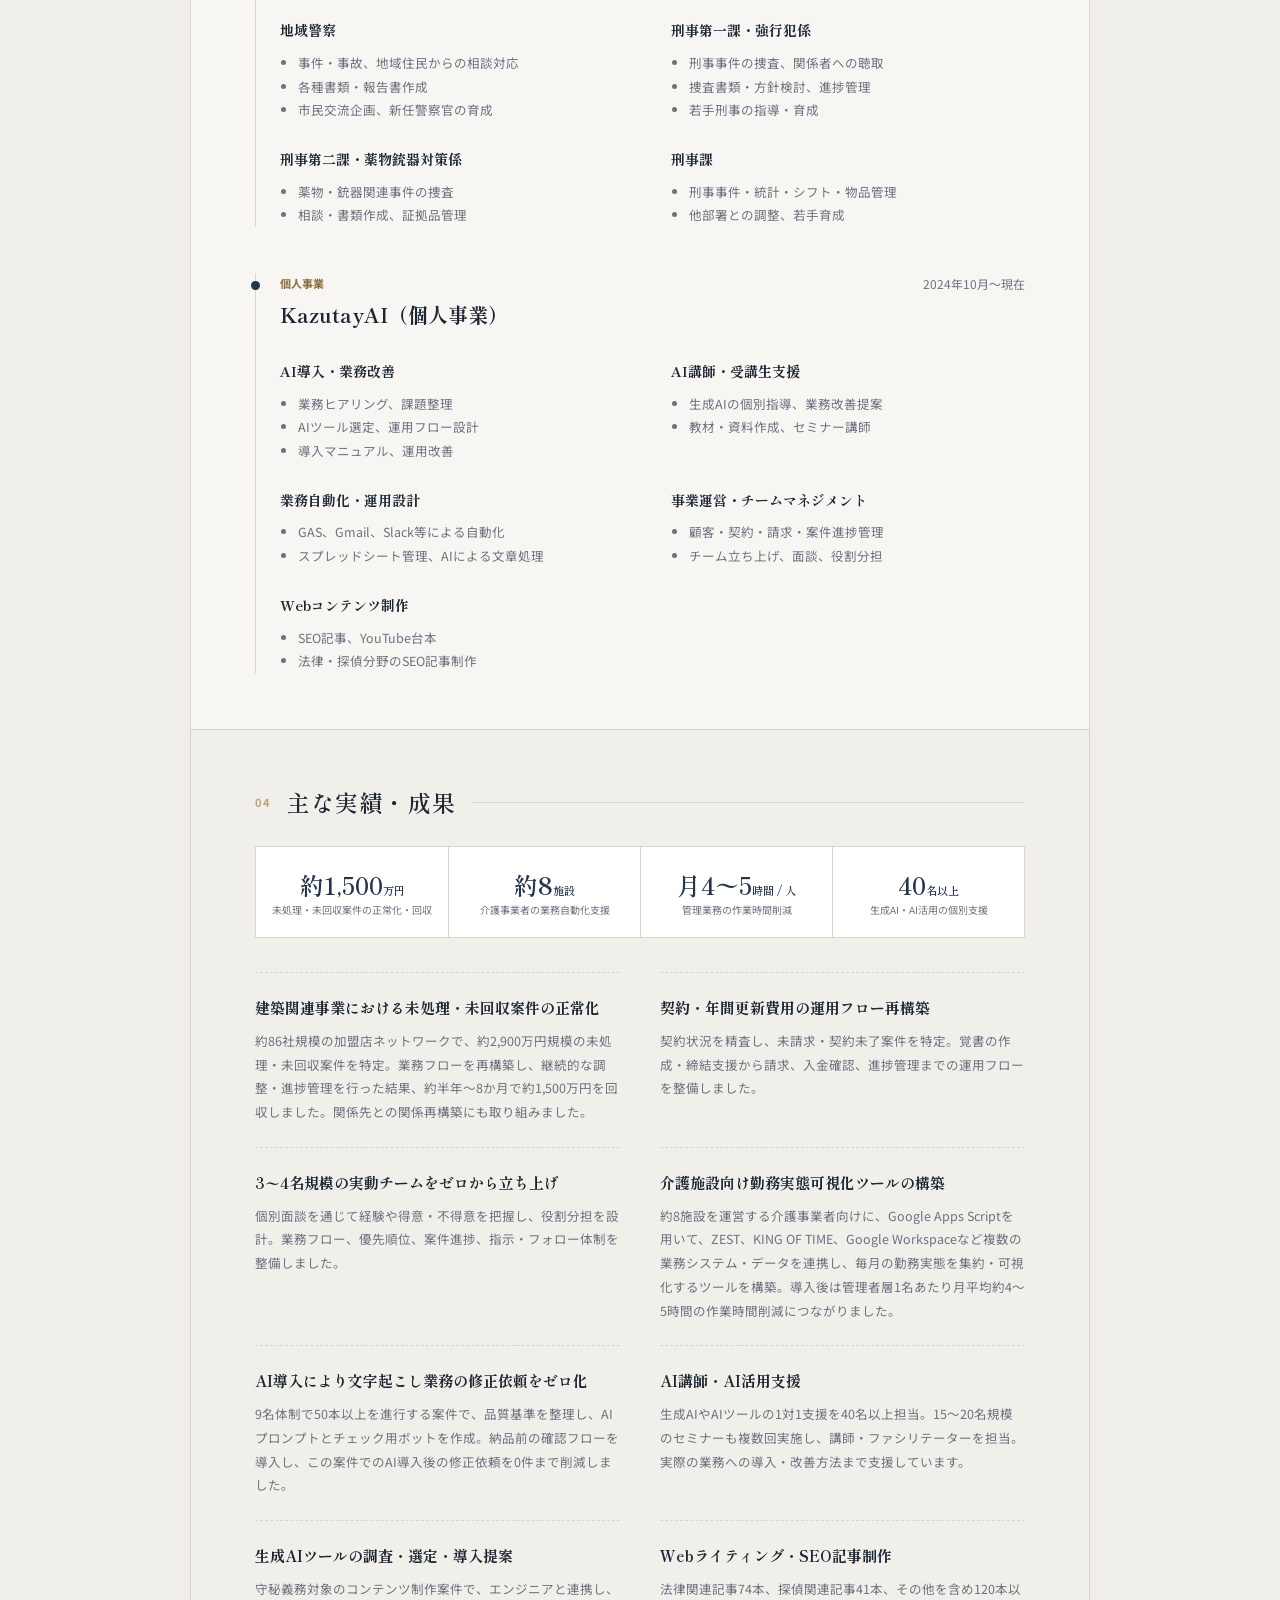
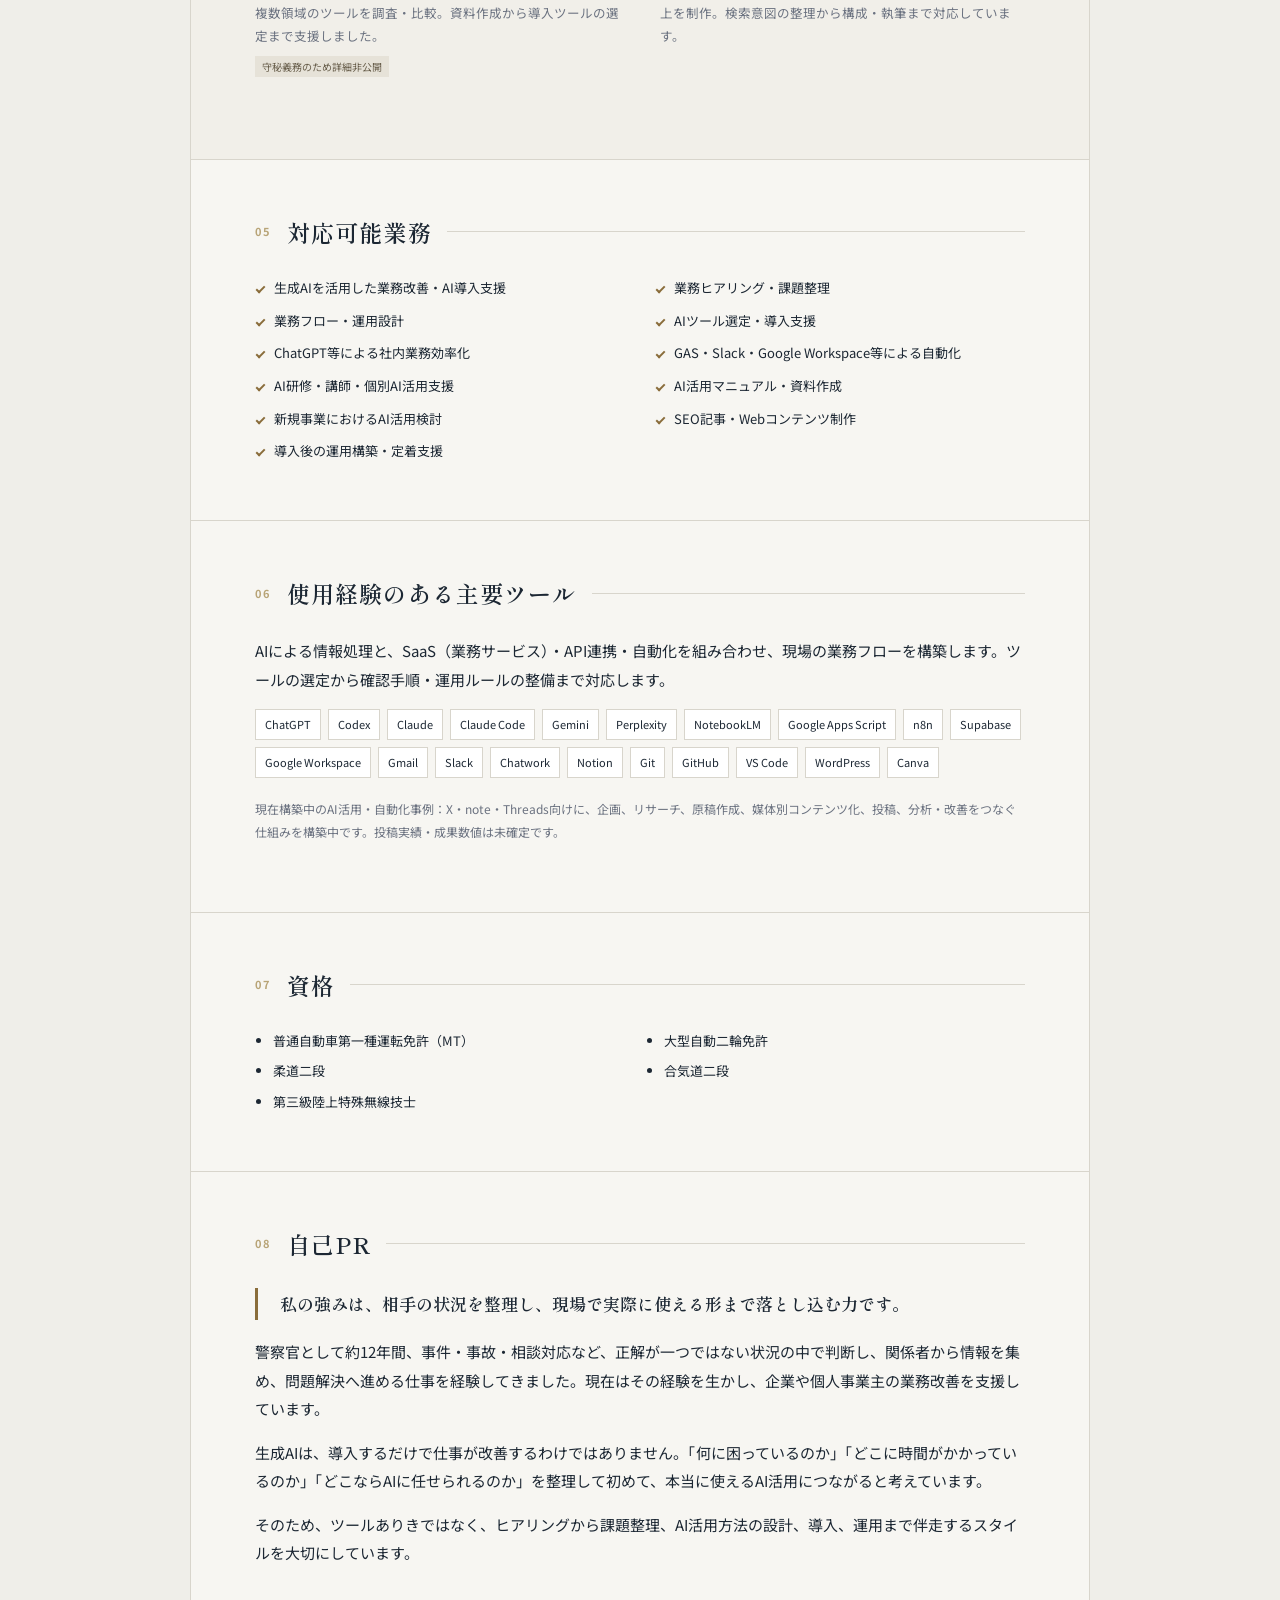
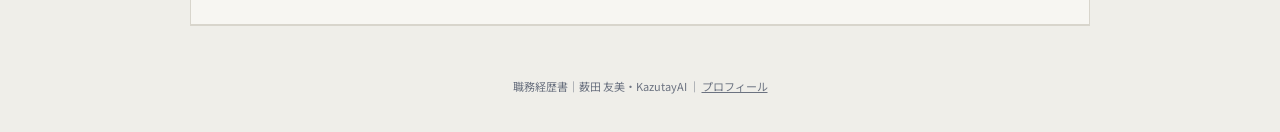
==== commit c9da0664: "Update sales pages for September 2026 AI automation positioning" ====
--- a/career/index.html
+++ b/career/index.html
@@ -2,31 +2,45 @@
 <html lang="ja">
 <head>
 <meta charset="utf-8"><meta name="viewport" content="width=device-width,initial-scale=1">
-<meta name="description" content="AI活用設計士・AI講師・Webライター、薮田友美の職務経歴書。警察官として約12年の経験と、生成AIを活用した業務改善・研修・コンテンツ制作の実績を掲載。">
-<title>職務経歴書｜AI活用設計士 薮田友美</title>
+<meta name="description" content="AI自動化・業務改善支援・AI講師、薮田友美の職務経歴書。警察官として約12年の経験と、生成AIを活用した業務改善・研修・コンテンツ制作の実績を掲載。">
+<title>職務経歴書｜AI自動化・業務改善支援 薮田友美</title>
 <link rel="preconnect" href="https://fonts.googleapis.com"><link rel="preconnect" href="https://fonts.gstatic.com" crossorigin>
 <link href="https://fonts.googleapis.com/css2?family=Noto+Sans+JP:wght@400;500;700&family=Shippori+Mincho:wght@500;600;700&display=swap" rel="stylesheet">
 <style>
 :root{--ink:#1c2733;--navy:#24344d;--paper:#f7f6f2;--line:#d8d5cc;--accent:#8a6d3b;--muted:#6b7280;--white:#fff}*{box-sizing:border-box}html{scroll-behavior:smooth}body{margin:0;background:#efeee9;color:var(--ink);font:15px/1.9 'Noto Sans JP',sans-serif;overflow-wrap:anywhere}.top{position:sticky;top:0;z-index:5;background:rgba(36,52,77,.97);color:#fff}.top-inner{max-width:900px;height:64px;margin:auto;padding:0 24px;display:flex;align-items:center;justify-content:space-between}.top a{color:#f2f0ea;text-decoration:none;font-family:'Shippori Mincho',serif;font-weight:600;letter-spacing:.1em}.print{border:1px solid #ffffff73;background:transparent;color:#fff;padding:9px 14px;font:700 12px 'Noto Sans JP';cursor:pointer}.print:hover{background:#ffffff1a}.resume{max-width:900px;margin:32px auto;background:var(--paper);border:1px solid var(--line)}.block{padding:56px 64px;border-bottom:1px solid var(--line)}.hero{display:flex;justify-content:space-between;align-items:flex-end;background:var(--navy);color:#f2f0ea;padding-top:68px}.eyebrow,.label{color:#b8a477;font-size:11px;font-weight:700;letter-spacing:.22em}.hero h1{margin:5px 0 12px;color:#fff;font:700 clamp(36px,6vw,54px)/1.3 'Shippori Mincho',serif;letter-spacing:.1em}.role{color:#cfd6e2;letter-spacing:.03em}.meta{margin:0}.meta div{display:flex;justify-content:space-between;gap:18px;padding:5px 0;border-bottom:1px solid #ffffff26}.meta dt{color:#9aa6ba;font-size:11px;font-weight:700}.meta dd{margin:0;font-size:12px}.meta a{color:#fff;text-underline-offset:3px}.heading{display:flex;align-items:center;gap:15px;margin-bottom:28px}.heading h2{margin:0;font:600 23px/1.4 'Shippori Mincho',serif;letter-spacing:.05em}.heading:after{content:"";height:1px;background:var(--line);flex:1}.prose p{margin:0 0 1em}.prose p:last-child{margin:0}.grid{display:grid;grid-template-columns:1fr 1fr;gap:16px}.card{background:#fff;border:1px solid var(--line);padding:22px 24px}.card h3,.career h3,.career h4,.achievement h3,.lead{font-family:'Shippori Mincho',serif}.card h3{margin:0 0 7px;font-size:15px}.card p{margin:0;color:var(--muted);font-size:13px}.timeline{display:grid;gap:46px}.career{border-left:1px solid var(--line);padding-left:24px;position:relative}.career:before{content:"";position:absolute;left:-5px;top:8px;width:9px;height:9px;border-radius:50%;background:var(--navy)}.career-head{display:flex;justify-content:space-between;gap:20px;margin-bottom:22px}.career-head h3{margin:2px 0;font-size:20px}.career-type{margin:0;color:var(--accent);font-size:11px;font-weight:700}.period{color:var(--muted);font-size:12px;white-space:nowrap}.career-grid{display:grid;grid-template-columns:1fr 1fr;gap:24px 36px}.career-grid h4{margin:0 0 7px;font-size:14px}.career-grid ul{margin:0;padding-left:18px;color:var(--muted);font-size:12.5px}.results{background:#f1efe9}.metrics{display:grid;grid-template-columns:repeat(4,1fr);background:#fff;border:1px solid var(--line)}.metrics div{text-align:center;padding:20px 10px}.metrics div+div{border-left:1px solid var(--line)}.metrics strong{display:block;color:var(--navy);font:600 24px 'Shippori Mincho',serif}.metrics small{font-size:11px}.metrics span{display:block;color:var(--muted);font-size:10px;line-height:1.5}.achievement-list{display:grid;grid-template-columns:1fr 1fr;gap:0 40px;margin-top:34px}.achievement{padding:23px 0;border-top:1px dashed var(--line);break-inside:avoid}.achievement h3{margin:0 0 8px;font-size:15px;line-height:1.65}.achievement p{margin:0;color:var(--muted);font-size:12.5px}.conf{display:inline-block!important;margin-top:8px!important;padding:1px 7px;background:#e6e2d8;color:#665c49!important;font-size:10px!important}.checks{display:grid;grid-template-columns:1fr 1fr;gap:8px 30px;margin:0;padding:0;list-style:none}.checks li{position:relative;padding-left:19px;font-size:13px}.checks li:before{content:"";position:absolute;top:10px;left:1px;width:7px;height:3px;border-left:2px solid var(--accent);border-bottom:2px solid var(--accent);transform:rotate(-45deg)}.tags{display:flex;flex-wrap:wrap;gap:7px;margin:0;padding:0;list-style:none}.tags li{background:#fff;border:1px solid var(--line);padding:4px 9px;font-size:11px}.licenses{display:grid;grid-template-columns:1fr 1fr;gap:6px 30px;margin:0;padding-left:18px;font-size:13px}.lead{margin:0 0 18px;border-left:3px solid var(--accent);padding-left:22px;font-size:17px;font-weight:600}footer{text-align:center;color:var(--muted);font-size:11px;padding:18px 0 35px}@media(max-width:700px){.resume{margin:16px 12px}.block{padding:42px 24px}.hero{display:block}.meta{margin-top:25px}.grid,.career-grid,.achievement-list,.checks,.licenses{grid-template-columns:1fr}.career-head{display:block}.metrics{grid-template-columns:1fr 1fr}.metrics div:nth-child(3){border-left:0;border-top:1px solid var(--line)}.metrics div:nth-child(4){border-top:1px solid var(--line)}}@page{size:A4;margin:13mm}@media print{body{background:#fff;font-size:9pt;line-height:1.6}.top,footer{display:none}.resume{width:100%;margin:0;border:0}.block{padding:7mm 0}.hero{background:#fff;color:#111;padding-top:0}.hero h1,.role,.meta dd,.meta a{color:#111}.eyebrow,.meta dt{color:#555}.meta div{border-color:#aaa}.heading{margin-bottom:4mm}.card,.career,.achievement,.metrics{break-inside:avoid}.results{background:#fff}}
+
+.hero{flex-wrap:wrap;gap:24px}.hero>div,.meta{min-width:0}.meta{flex:1 1 270px}.development-note{font-size:12px;color:var(--muted);margin-top:20px}footer a{color:inherit}@media print{.hero{display:block}.meta{margin-top:4mm}.meta div{justify-content:flex-start}.meta dt{min-width:6em}}
+
+@media print {
+  .resume{background:#fff}.block{padding:4mm 0}.hero h1{font-size:30pt}.heading{break-after:avoid}.heading h2{font-size:15pt}
+  .card{padding:3mm 4mm}.card h3{font-size:10pt}.card p{font-size:9pt}.grid{gap:3mm}
+  .timeline{display:block}.career+.career{margin-top:8mm}.career-head{margin-bottom:4mm}.career-grid{gap:4mm 7mm}
+  .resume>section:nth-of-type(3),.resume>section:nth-of-type(4),.resume>section:nth-of-type(5){break-before:page}
+  .achievement-list{margin-top:4mm;gap:0 7mm}.achievement{padding:4mm 0}.achievement h3{font-size:10pt}.achievement p{font-size:9pt}
+  .metrics div{padding:4mm 2mm}.checks,.licenses{font-size:9pt}.development-note{font-size:8pt;margin-top:3mm}.lead{font-size:11pt;margin-bottom:3mm}
+}
 </style>
 </head>
 <body><header class="top"><div class="top-inner"><a href="#top">職務経歴書</a><button class="print" onclick="window.print()">PDFとして保存／印刷</button></div></header>
 <main class="resume" id="top">
-<header class="block hero"><div><div class="eyebrow">CURRICULUM VITAE</div><h1>薮田 友美</h1><div class="role">AI活用設計士 / AI講師 / Webライター</div></div><dl class="meta"><div><dt>作成日</dt><dd>2026年8月16日</dd></div><div><dt>連絡先</dt><dd><a href="https://forms.gle/KwH4L5uzaBvxNLATA" target="_blank" rel="noopener">お問い合わせフォーム</a></dd></div></dl></header>
-<section class="block"><div class="heading"><span class="label">01</span><h2>職務要約</h2></div><div class="prose"><p>法学部法律学科を卒業後、2012年4月から2024年9月まで北海道警察に勤務。地域警察、刑事事件、薬物・銃器事件などの現場で、事件捜査、相談対応、若手警察官の育成、進捗管理、関係部署との調整など幅広い業務に携わりました。</p><p>警察官として培った情報整理力・ヒアリング力・状況判断力・課題把握力を生かし、2024年10月からフリーランスとして活動しています。現在はAI活用設計士として、中小企業・個人事業主の業務や課題を整理し、AIツールの選定、人とAIの役割分担、業務フロー設計・自動化、導入後の運用定着まで支援しています。あわせて、AI講師、事業運営支援、Webコンテンツ制作なども行っています。</p><p>単なるAIツールの紹介や導入にとどまらず、現在の業務や課題を整理し、「どの業務にAIを活用するか」「人とAIがどう役割分担するか」「導入後も継続して活用できるか」まで設計することを重視しています。</p></div></section>
+<header class="block hero"><div><div class="eyebrow">KazutayAI / CURRICULUM VITAE</div><h1>薮田 友美</h1><div class="role">AI自動化・業務改善支援 / AI講師</div></div><dl class="meta"><div><dt>最終更新：</dt><dd><time datetime="2026-09">2026年9月</time></dd></div><div><dt>連絡先</dt><dd><a href="https://forms.gle/KwH4L5uzaBvxNLATA" target="_blank" rel="noopener">業務改善・AI活用のご相談</a></dd></div><div><dt>メール</dt><dd><a href="mailto:kazutaya26@gmail.com">kazutaya26@gmail.com</a></dd></div></dl></header>
+<section class="block"><div class="heading"><span class="label">01</span><h2>職務要約</h2></div><div class="prose"><p>法学部法律学科を卒業後、2012年4月から2024年9月まで約12年間、北海道警察に勤務。地域警察、刑事事件、薬物・銃器事件などの現場で、事件捜査、関係者からの聴取、相談対応、書類作成、若手警察官の育成、進捗管理、関係部署との調整など幅広い業務に携わりました。</p><p>警察官として培った情報整理力・ヒアリング力・状況判断力・課題把握力を生かし、2024年10月からフリーランスとして活動しています。現在はAI自動化・業務改善を主軸に、中小企業・個人事業主の業務や課題を整理し、AIツールの選定、人とAIの役割分担、業務フロー設計、AIや各種ツールを連携したシステム・自動化の構築、導入後の運用定着まで支援しています。あわせて、AI講師、事業運営支援、Webコンテンツ制作なども行っています。</p><p>単なるAIツールの紹介や導入にとどまらず、現在の業務や課題を整理し、「どの業務にAIを活用するか」「人とAIがどう役割分担するか」「導入後も継続して活用できるか」まで設計することを重視しています。</p></div></section>
 <section class="block"><div class="heading"><span class="label">02</span><h2>活かせる経験・スキル</h2></div><div class="grid"><article class="card"><h3>業務ヒアリング・課題整理</h3><p>相手の状況を聞き取り、情報を整理し、課題と優先順位を明確にします。</p></article><article class="card"><h3>生成AIを活用した業務改善</h3><p>ChatGPT等を活用し、既存業務の効率化・標準化・自動化を設計します。</p></article><article class="card"><h3>業務フロー・運用設計</h3><p>属人的な作業や定型業務を整理し、継続運用できる形に落とし込みます。</p></article><article class="card"><h3>研修・指導・伴走支援</h3><p>新人育成とAI講師の経験を生かし、相手の理解度に合わせて支援します。</p></article><article class="card"><h3>情報整理・判断・調整</h3><p>多数の情報や関係者がいる状況でも、必要事項を整理して次の行動につなげます。</p></article><article class="card"><h3>文章・資料作成</h3><p>SEO記事、マニュアル、業務資料、プレゼンテーションを目的に合わせて構成します。</p></article></div></section>
-<section class="block"><div class="heading"><span class="label">03</span><h2>職務経歴</h2></div><div class="timeline"><article class="career"><div class="career-head"><div><p class="career-type">地方公務員</p><h3>北海道警察</h3></div><span class="period">2012年4月〜2024年9月</span></div><div class="career-grid"><div><h4>地域警察</h4><ul><li>事件・事故、地域住民からの相談対応</li><li>各種書類・報告書作成</li><li>市民交流企画、新任警察官の育成</li></ul></div><div><h4>刑事第一課・強行犯係</h4><ul><li>刑事事件の捜査、関係者への聴取</li><li>捜査書類・方針検討、進捗管理</li><li>若手刑事の指導・育成</li></ul></div><div><h4>刑事第二課・薬物銃器対策係</h4><ul><li>薬物・銃器関連事件の捜査</li><li>相談・書類作成、証拠品管理</li></ul></div><div><h4>刑事課</h4><ul><li>刑事事件・統計・シフト・物品管理</li><li>他部署との調整、若手育成</li></ul></div></div></article><article class="career"><div class="career-head"><div><p class="career-type">個人事業</p><h3>フリーランス</h3></div><span class="period">2024年10月〜現在</span></div><div class="career-grid"><div><h4>AI活用設計・業務改善</h4><ul><li>業務ヒアリング、課題整理</li><li>AIツール選定、運用フロー設計</li><li>導入マニュアル、運用改善</li></ul></div><div><h4>AI講師・受講生支援</h4><ul><li>生成AIの個別指導、業務改善提案</li><li>教材・資料作成、セミナー講師</li></ul></div><div><h4>業務自動化・運用設計</h4><ul><li>GAS、Gmail、Slack等による自動化</li><li>スプレッドシート管理、AIによる文章処理</li></ul></div><div><h4>事業運営・チームマネジメント</h4><ul><li>顧客・契約・請求・案件進捗管理</li><li>チーム立ち上げ、面談、役割分担</li></ul></div><div><h4>Webコンテンツ・SNS</h4><ul><li>SEO記事、YouTube台本</li><li>SNS企画・運用、プロフィール設計</li></ul></div></div></article></div></section>
-<section class="block results"><div class="heading"><span class="label">04</span><h2>主な実績・成果</h2></div><div class="metrics"><div><strong>約1,500<small>万円</small></strong><span>未処理・未回収案件を回収</span></div><div><strong>0<small>件</small></strong><span>AI導入後の修正依頼</span></div><div><strong>40<small>名以上</small></strong><span>AI個別支援の担当実績</span></div><div><strong>120<small>本以上</small></strong><span>Web記事の制作実績</span></div></div><div class="achievement-list">
+<section class="block"><div class="heading"><span class="label">03</span><h2>職務経歴</h2></div><div class="timeline"><article class="career"><div class="career-head"><div><p class="career-type">地方公務員</p><h3>北海道警察</h3></div><span class="period">2012年4月〜2024年9月</span></div><div class="career-grid"><div><h4>地域警察</h4><ul><li>事件・事故、地域住民からの相談対応</li><li>各種書類・報告書作成</li><li>市民交流企画、新任警察官の育成</li></ul></div><div><h4>刑事第一課・強行犯係</h4><ul><li>刑事事件の捜査、関係者への聴取</li><li>捜査書類・方針検討、進捗管理</li><li>若手刑事の指導・育成</li></ul></div><div><h4>刑事第二課・薬物銃器対策係</h4><ul><li>薬物・銃器関連事件の捜査</li><li>相談・書類作成、証拠品管理</li></ul></div><div><h4>刑事課</h4><ul><li>刑事事件・統計・シフト・物品管理</li><li>他部署との調整、若手育成</li></ul></div></div></article><article class="career"><div class="career-head"><div><p class="career-type">個人事業</p><h3>KazutayAI（個人事業）</h3></div><span class="period">2024年10月〜現在</span></div><div class="career-grid"><div><h4>AI導入・業務改善</h4><ul><li>業務ヒアリング、課題整理</li><li>AIツール選定、運用フロー設計</li><li>導入マニュアル、運用改善</li></ul></div><div><h4>AI講師・受講生支援</h4><ul><li>生成AIの個別指導、業務改善提案</li><li>教材・資料作成、セミナー講師</li></ul></div><div><h4>業務自動化・運用設計</h4><ul><li>GAS、Gmail、Slack等による自動化</li><li>スプレッドシート管理、AIによる文章処理</li></ul></div><div><h4>事業運営・チームマネジメント</h4><ul><li>顧客・契約・請求・案件進捗管理</li><li>チーム立ち上げ、面談、役割分担</li></ul></div><div><h4>Webコンテンツ制作</h4><ul><li>SEO記事、YouTube台本</li><li>法律・探偵分野のSEO記事制作</li></ul></div></div></article></div></section>
+<section class="block results"><div class="heading"><span class="label">04</span><h2>主な実績・成果</h2></div><div class="metrics"><div><strong>約1,500<small>万円</small></strong><span>未処理・未回収案件の正常化・回収</span></div><div><strong>約8<small>施設</small></strong><span>介護事業者の業務自動化支援</span></div><div><strong>月4〜5<small>時間 / 人</small></strong><span>管理業務の作業時間削減</span></div><div><strong>40<small>名以上</small></strong><span>生成AI・AI活用の個別支援</span></div></div><div class="achievement-list">
 <article class="achievement"><h3>建築関連事業における未処理・未回収案件の正常化</h3><p>約86社規模の加盟店ネットワークで、約2,900万円規模の未処理・未回収案件を特定。業務フローを再構築し、継続的な調整・進捗管理を行った結果、約半年〜8か月で約1,500万円を回収しました。関係先との関係再構築にも取り組みました。</p></article>
 <article class="achievement"><h3>契約・年間更新費用の運用フロー再構築</h3><p>契約状況を精査し、未請求・契約未了案件を特定。覚書の作成・締結支援から請求、入金確認、進捗管理までの運用フローを整備しました。</p></article>
 <article class="achievement"><h3>3〜4名規模の実動チームをゼロから立ち上げ</h3><p>個別面談を通じて経験や得意・不得意を把握し、役割分担を設計。業務フロー、優先順位、案件進捗、指示・フォロー体制を整備しました。</p></article>
-<article class="achievement"><h3>介護施設向け勤務実態可視化ツールの構築</h3><p>約8施設を運営する介護事業者向けに、Google Apps Scriptを用いて、ZEST、KING OF TIMEを含む3つの業務アプリを連携し、毎月の勤務実態を集約・可視化するツールを構築。導入後は管理者層1名あたり月平均約4〜5時間の作業時間削減につながりました。</p></article>
-<article class="achievement"><h3>AI導入により文字起こし業務の修正依頼をゼロ化</h3><p>9名体制で50本以上を進行する案件で、品質基準を整理し、AIプロンプトとチェック用ボットを作成。納品前の確認フローを導入し、修正依頼をゼロまで削減しました。</p></article>
-<article class="achievement"><h3>AI講師・AI活用支援</h3><p>生成AIやAIツールの1対1支援を40名以上担当。15〜20名規模のセミナーも複数回実施し、講師・ファシリテーターを担当しました。</p></article>
+<article class="achievement"><h3>介護施設向け勤務実態可視化ツールの構築</h3><p>約8施設を運営する介護事業者向けに、Google Apps Scriptを用いて、ZEST、KING OF TIME、Google Workspaceなど複数の業務システム・データを連携し、毎月の勤務実態を集約・可視化するツールを構築。導入後は管理者層1名あたり月平均約4〜5時間の作業時間削減につながりました。</p></article>
+<article class="achievement"><h3>AI導入により文字起こし業務の修正依頼をゼロ化</h3><p>9名体制で50本以上を進行する案件で、品質基準を整理し、AIプロンプトとチェック用ボットを作成。納品前の確認フローを導入し、この案件でのAI導入後の修正依頼を0件まで削減しました。</p></article>
+<article class="achievement"><h3>AI講師・AI活用支援</h3><p>生成AIやAIツールの1対1支援を40名以上担当。15〜20名規模のセミナーも複数回実施し、講師・ファシリテーターを担当。実際の業務への導入・改善方法まで支援しています。</p></article>
 <article class="achievement"><h3>生成AIツールの調査・選定・導入提案</h3><p>守秘義務対象のコンテンツ制作案件で、エンジニアと連携し、複数領域のツールを調査・比較。資料作成から導入ツールの選定まで支援しました。</p><p class="conf">守秘義務のため詳細非公開</p></article>
-<article class="achievement"><h3>Webライティング・SNS運用</h3><p>2026年2月時点で、法律関連記事74本、探偵事務所関連記事41本、その他7本の合計120本以上を制作。SNSでは設計から運用まで経験しています。</p></article></div></section>
-<section class="block"><div class="heading"><span class="label">05</span><h2>対応可能業務</h2></div><ul class="checks"><li>生成AIを活用した業務改善・AI導入支援</li><li>業務ヒアリング・課題整理</li><li>業務フロー・運用設計</li><li>AIツール選定・導入支援</li><li>ChatGPT等による社内業務効率化</li><li>GAS・Slack・Google Workspace等による自動化</li><li>AI研修・講師・個別AI活用支援</li><li>AI活用マニュアル・資料作成</li><li>新規事業におけるAI活用検討</li><li>SEO記事・Webコンテンツ制作</li><li>SNSアカウント設計・運用支援</li></ul></section>
-<section class="block"><div class="heading"><span class="label">06</span><h2>使用経験のある主要ツール</h2></div><ul class="tags"><li>ChatGPT</li><li>Codex</li><li>Claude</li><li>Claude Code</li><li>Gemini</li><li>Perplexity</li><li>NotebookLM</li><li>Google Apps Script</li><li>Google Workspace</li><li>Slack</li><li>Chatwork</li><li>Notion</li><li>Git</li><li>GitHub</li><li>VS Code</li><li>WordPress</li><li>Canva</li></ul></section>
+<article class="achievement"><h3>Webライティング・SEO記事制作</h3><p>法律関連記事74本、探偵関連記事41本、その他を含め120本以上を制作。検索意図の整理から構成・執筆まで対応しています。</p></article></div></section>
+<section class="block"><div class="heading"><span class="label">05</span><h2>対応可能業務</h2></div><ul class="checks"><li>生成AIを活用した業務改善・AI導入支援</li><li>業務ヒアリング・課題整理</li><li>業務フロー・運用設計</li><li>AIツール選定・導入支援</li><li>ChatGPT等による社内業務効率化</li><li>GAS・Slack・Google Workspace等による自動化</li><li>AI研修・講師・個別AI活用支援</li><li>AI活用マニュアル・資料作成</li><li>新規事業におけるAI活用検討</li><li>SEO記事・Webコンテンツ制作</li><li>導入後の運用構築・定着支援</li></ul></section>
+<section class="block"><div class="heading"><span class="label">06</span><h2>使用経験のある主要ツール</h2></div><p>AIによる情報処理と、SaaS（業務サービス）・API連携・自動化を組み合わせ、現場の業務フローを構築します。ツールの選定から確認手順・運用ルールの整備まで対応します。</p><ul class="tags"><li>ChatGPT</li><li>Codex</li><li>Claude</li><li>Claude Code</li><li>Gemini</li><li>Perplexity</li><li>NotebookLM</li><li>Google Apps Script</li><li>n8n</li><li>Supabase</li><li>Google Workspace</li><li>Gmail</li><li>Slack</li><li>Chatwork</li><li>Notion</li><li>Git</li><li>GitHub</li><li>VS Code</li><li>WordPress</li><li>Canva</li></ul><p class="development-note">現在構築中のAI活用・自動化事例：X・note・Threads向けに、企画、リサーチ、原稿作成、媒体別コンテンツ化、投稿、分析・改善をつなぐ仕組みを構築中です。投稿実績・成果数値は未確定です。</p></section>
 <section class="block"><div class="heading"><span class="label">07</span><h2>資格</h2></div><ul class="licenses"><li>普通自動車第一種運転免許（MT）</li><li>大型自動二輪免許</li><li>柔道二段</li><li>合気道二段</li><li>第三級陸上特殊無線技士</li></ul></section>
 <section class="block"><div class="heading"><span class="label">08</span><h2>自己PR</h2></div><p class="lead">私の強みは、相手の状況を整理し、現場で実際に使える形まで落とし込む力です。</p><div class="prose"><p>警察官として約12年間、事件・事故・相談対応など、正解が一つではない状況の中で判断し、関係者から情報を集め、問題解決へ進める仕事を経験してきました。現在はその経験を生かし、企業や個人事業主の業務改善を支援しています。</p><p>生成AIは、導入するだけで仕事が改善するわけではありません。「何に困っているのか」「どこに時間がかかっているのか」「どこならAIに任せられるのか」を整理して初めて、本当に使えるAI活用につながると考えています。</p><p>そのため、ツールありきではなく、ヒアリングから課題整理、AI活用方法の設計、導入、運用まで伴走するスタイルを大切にしています。</p></div></section>
-</main><footer>職務経歴書｜薮田 友美</footer></body></html>
+</main><footer>職務経歴書｜薮田 友美・KazutayAI ｜ <a href="../">プロフィール</a>
+<!-- SNS運用開始後：このnav内に確認済みURLのリンクを追加し、hidden属性を外す。 -->
+<nav class="social-links" aria-label="SNS" hidden></nav>
+</footer></body></html>
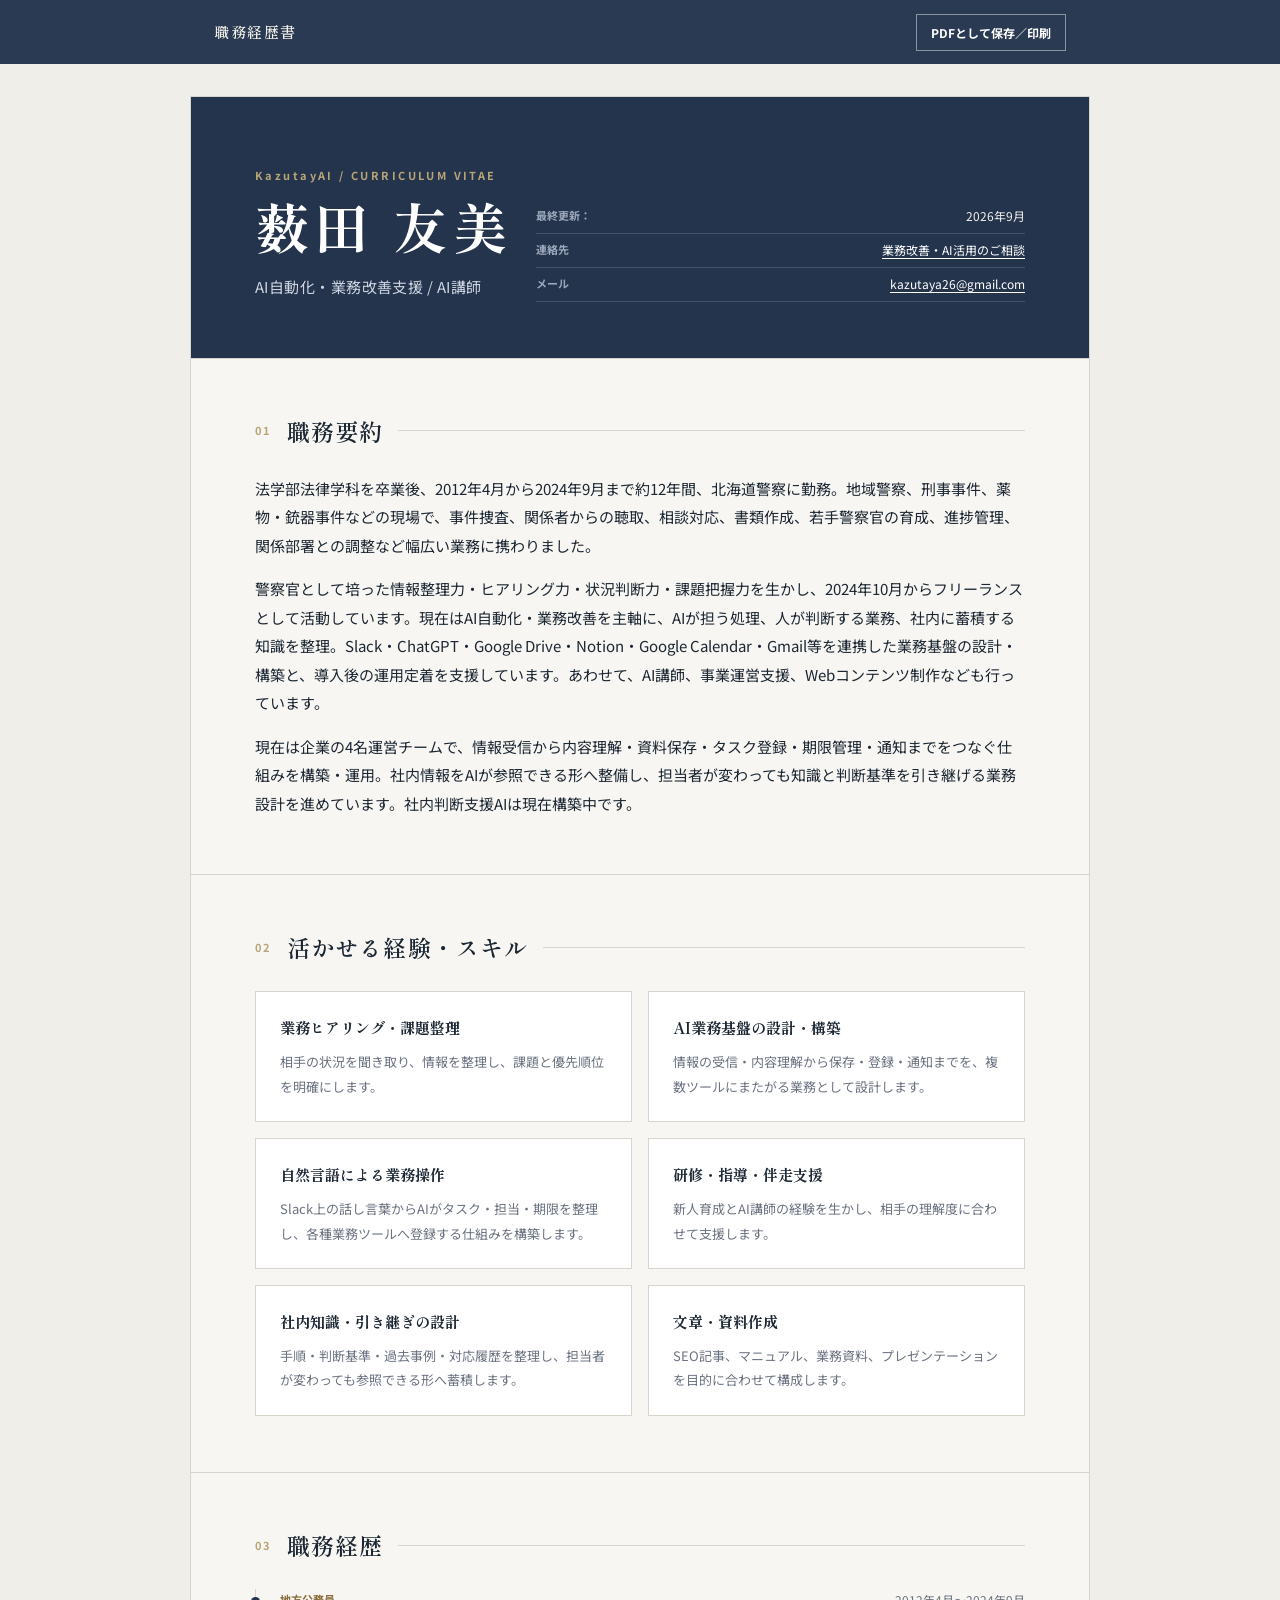
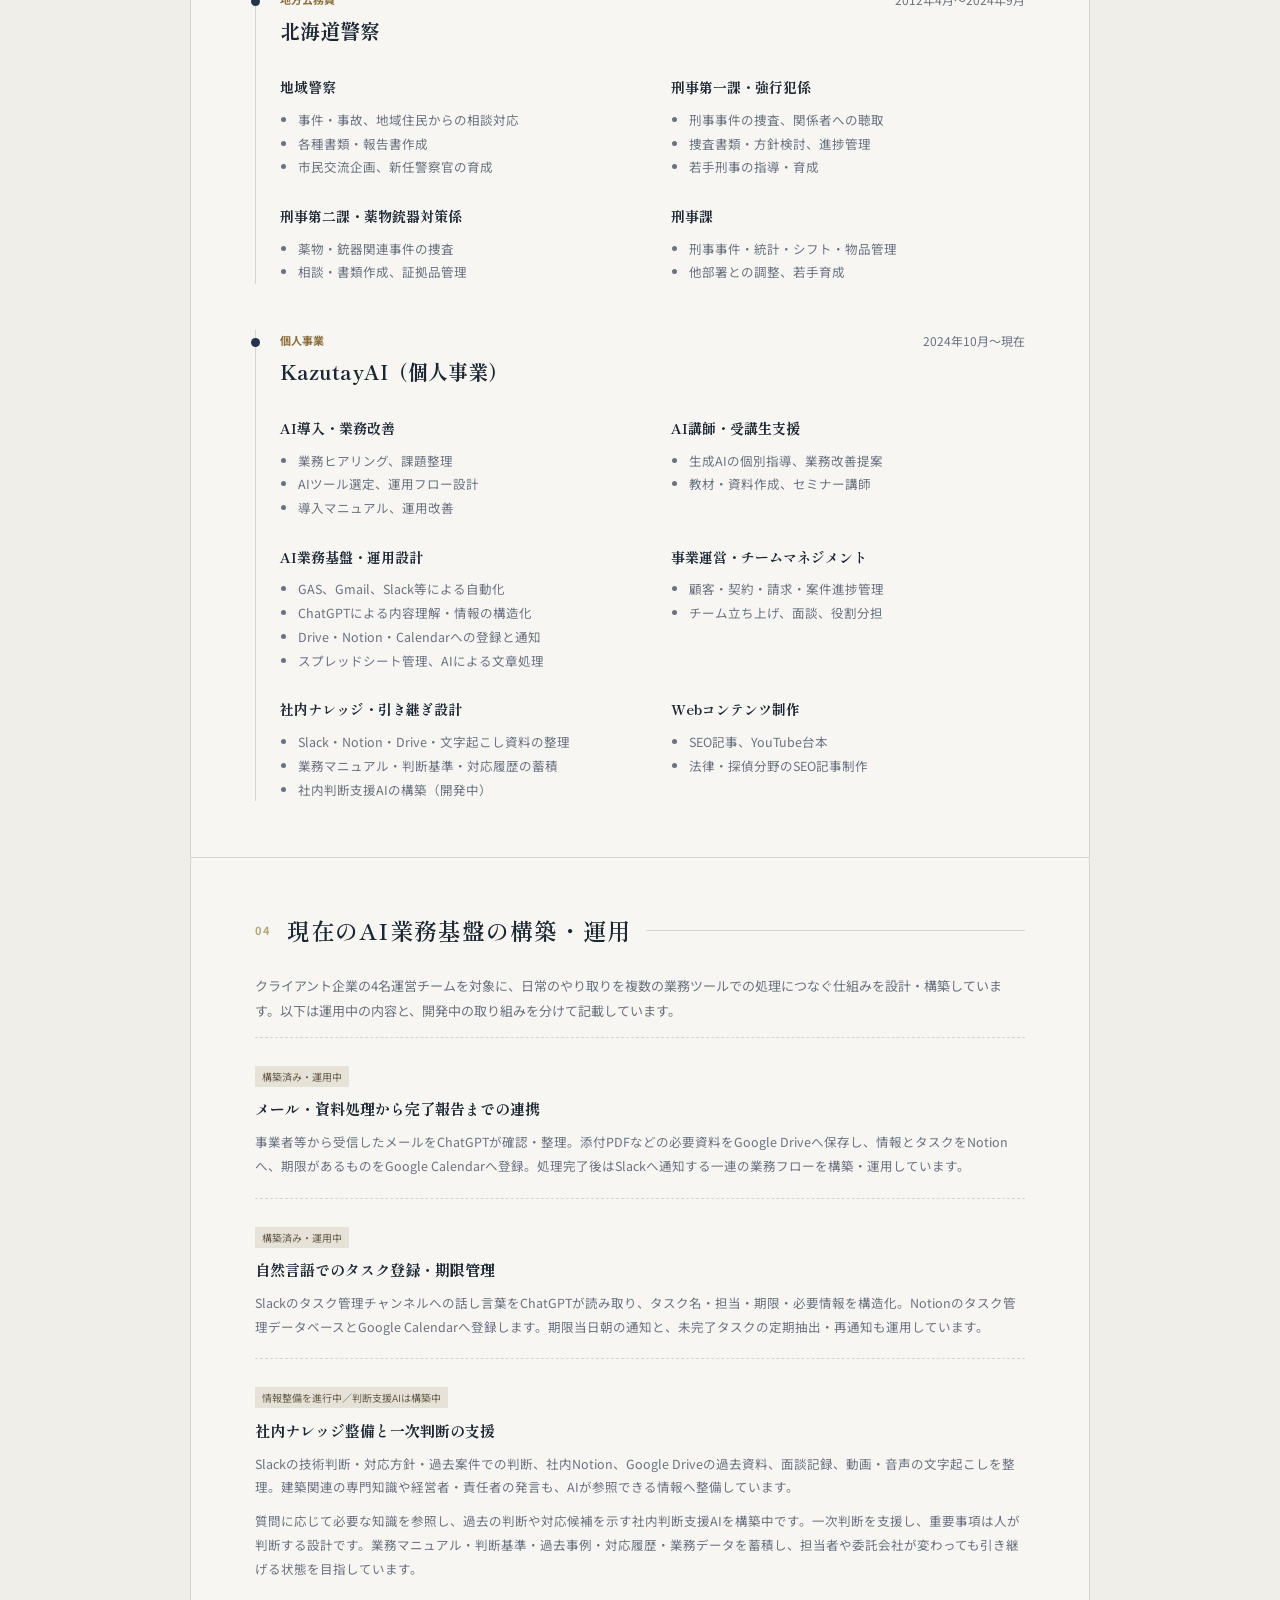
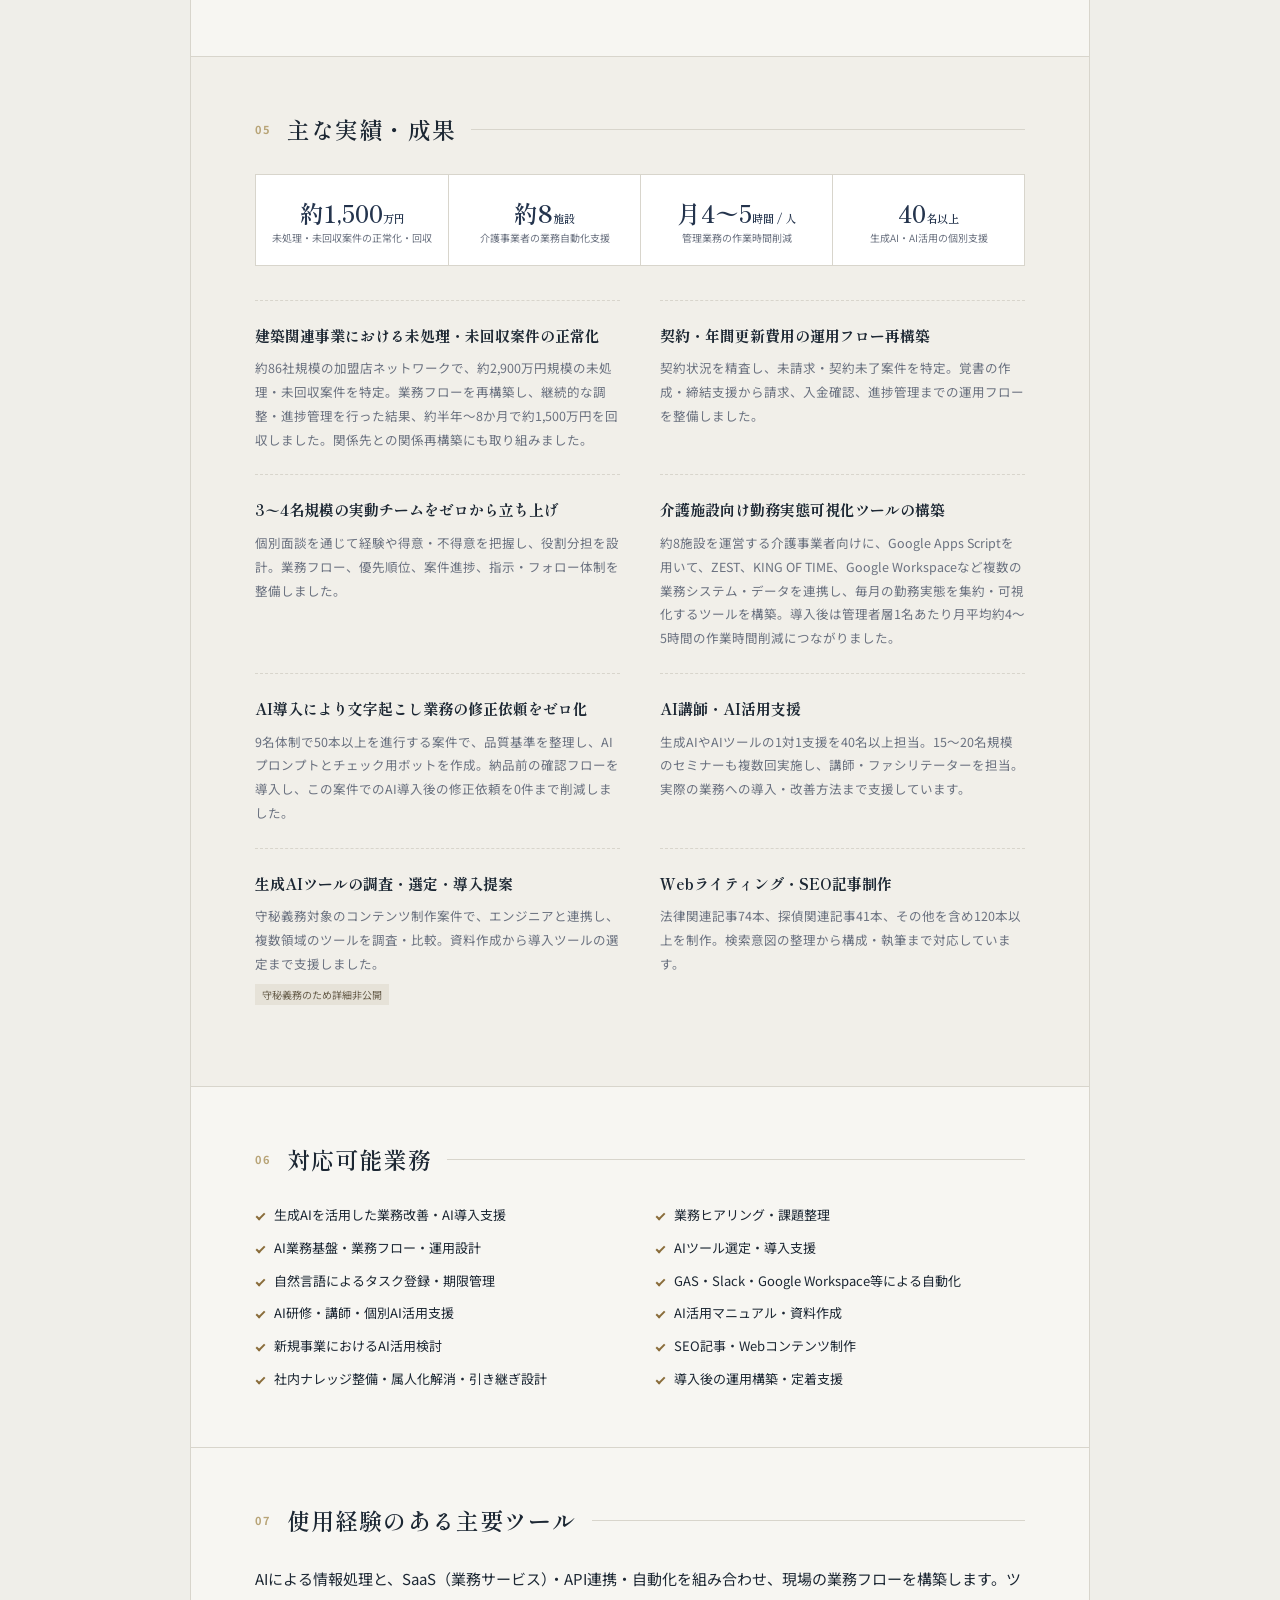
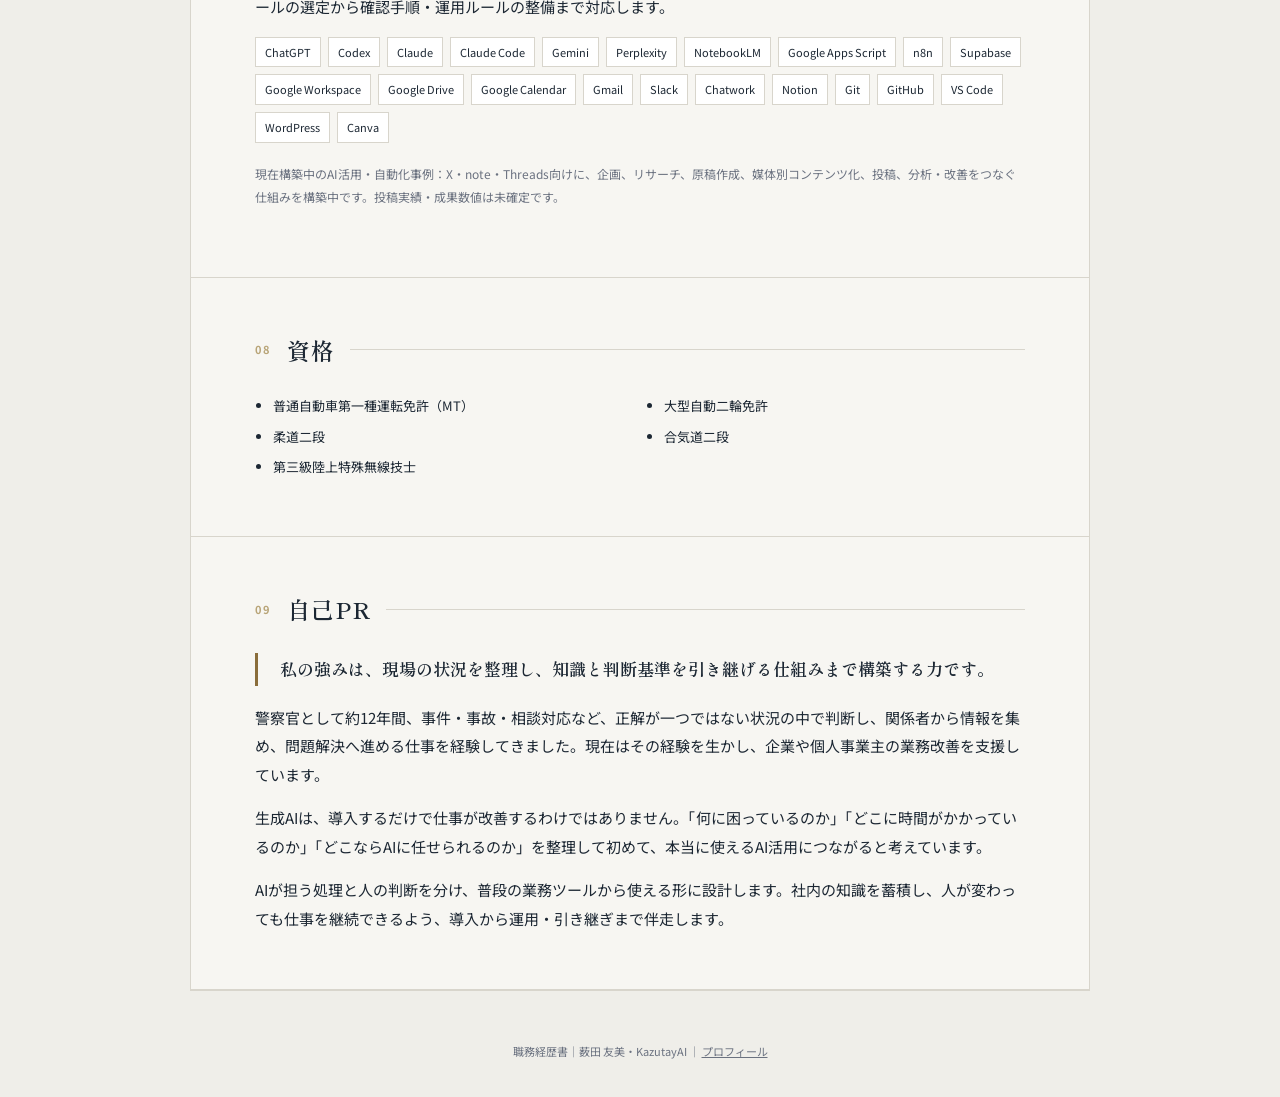
==== commit 85ade88c: "Describe operational AI workflows and knowledge handover support" ====
--- a/career/index.html
+++ b/career/index.html
@@ -2,8 +2,8 @@
 <html lang="ja">
 <head>
 <meta charset="utf-8"><meta name="viewport" content="width=device-width,initial-scale=1">
-<meta name="description" content="AI自動化・業務改善支援・AI講師、薮田友美の職務経歴書。警察官として約12年の経験と、生成AIを活用した業務改善・研修・コンテンツ制作の実績を掲載。">
-<title>職務経歴書｜AI自動化・業務改善支援 薮田友美</title>
+<meta name="description" content="薮田友美・KazutayAIの職務経歴書。北海道警察で約12年の経験を土台に、生成AI導入・業務自動化・社内ナレッジ整備を支援。4名チームのAI業務基盤、介護業務効率化、事業運営、AI研修の実績を掲載。">
+<title>職務経歴書｜AI業務設計・自動化・業務改善 薮田友美 | KazutayAI</title>
 <link rel="preconnect" href="https://fonts.googleapis.com"><link rel="preconnect" href="https://fonts.gstatic.com" crossorigin>
 <link href="https://fonts.googleapis.com/css2?family=Noto+Sans+JP:wght@400;500;700&family=Shippori+Mincho:wght@500;600;700&display=swap" rel="stylesheet">
 <style>
@@ -15,19 +15,30 @@
   .resume{background:#fff}.block{padding:4mm 0}.hero h1{font-size:30pt}.heading{break-after:avoid}.heading h2{font-size:15pt}
   .card{padding:3mm 4mm}.card h3{font-size:10pt}.card p{font-size:9pt}.grid{gap:3mm}
   .timeline{display:block}.career+.career{margin-top:8mm}.career-head{margin-bottom:4mm}.career-grid{gap:4mm 7mm}
-  .resume>section:nth-of-type(3),.resume>section:nth-of-type(4),.resume>section:nth-of-type(5){break-before:page}
+  .resume>section:nth-of-type(3),.resume>section:nth-of-type(4),.resume>section:nth-of-type(5),.resume>section:nth-of-type(6){break-before:page}
   .achievement-list{margin-top:4mm;gap:0 7mm}.achievement{padding:4mm 0}.achievement h3{font-size:10pt}.achievement p{font-size:9pt}
   .metrics div{padding:4mm 2mm}.checks,.licenses{font-size:9pt}.development-note{font-size:8pt;margin-top:3mm}.lead{font-size:11pt;margin-bottom:3mm}
 }
+
+.current-cases .achievement{padding:20px 0}.current-cases .achievement h3{margin-top:8px}.current-cases .achievement p+p{margin-top:10px}.current-work>p{font-size:13px;color:var(--muted)}
+@media print{.current-cases .achievement{padding:4mm 0}.current-work>p{font-size:9pt}.current-cases .achievement p+p{margin-top:3mm}}
 </style>
 </head>
 <body><header class="top"><div class="top-inner"><a href="#top">職務経歴書</a><button class="print" onclick="window.print()">PDFとして保存／印刷</button></div></header>
 <main class="resume" id="top">
 <header class="block hero"><div><div class="eyebrow">KazutayAI / CURRICULUM VITAE</div><h1>薮田 友美</h1><div class="role">AI自動化・業務改善支援 / AI講師</div></div><dl class="meta"><div><dt>最終更新：</dt><dd><time datetime="2026-09">2026年9月</time></dd></div><div><dt>連絡先</dt><dd><a href="https://forms.gle/KwH4L5uzaBvxNLATA" target="_blank" rel="noopener">業務改善・AI活用のご相談</a></dd></div><div><dt>メール</dt><dd><a href="mailto:kazutaya26@gmail.com">kazutaya26@gmail.com</a></dd></div></dl></header>
-<section class="block"><div class="heading"><span class="label">01</span><h2>職務要約</h2></div><div class="prose"><p>法学部法律学科を卒業後、2012年4月から2024年9月まで約12年間、北海道警察に勤務。地域警察、刑事事件、薬物・銃器事件などの現場で、事件捜査、関係者からの聴取、相談対応、書類作成、若手警察官の育成、進捗管理、関係部署との調整など幅広い業務に携わりました。</p><p>警察官として培った情報整理力・ヒアリング力・状況判断力・課題把握力を生かし、2024年10月からフリーランスとして活動しています。現在はAI自動化・業務改善を主軸に、中小企業・個人事業主の業務や課題を整理し、AIツールの選定、人とAIの役割分担、業務フロー設計、AIや各種ツールを連携したシステム・自動化の構築、導入後の運用定着まで支援しています。あわせて、AI講師、事業運営支援、Webコンテンツ制作なども行っています。</p><p>単なるAIツールの紹介や導入にとどまらず、現在の業務や課題を整理し、「どの業務にAIを活用するか」「人とAIがどう役割分担するか」「導入後も継続して活用できるか」まで設計することを重視しています。</p></div></section>
-<section class="block"><div class="heading"><span class="label">02</span><h2>活かせる経験・スキル</h2></div><div class="grid"><article class="card"><h3>業務ヒアリング・課題整理</h3><p>相手の状況を聞き取り、情報を整理し、課題と優先順位を明確にします。</p></article><article class="card"><h3>生成AIを活用した業務改善</h3><p>ChatGPT等を活用し、既存業務の効率化・標準化・自動化を設計します。</p></article><article class="card"><h3>業務フロー・運用設計</h3><p>属人的な作業や定型業務を整理し、継続運用できる形に落とし込みます。</p></article><article class="card"><h3>研修・指導・伴走支援</h3><p>新人育成とAI講師の経験を生かし、相手の理解度に合わせて支援します。</p></article><article class="card"><h3>情報整理・判断・調整</h3><p>多数の情報や関係者がいる状況でも、必要事項を整理して次の行動につなげます。</p></article><article class="card"><h3>文章・資料作成</h3><p>SEO記事、マニュアル、業務資料、プレゼンテーションを目的に合わせて構成します。</p></article></div></section>
-<section class="block"><div class="heading"><span class="label">03</span><h2>職務経歴</h2></div><div class="timeline"><article class="career"><div class="career-head"><div><p class="career-type">地方公務員</p><h3>北海道警察</h3></div><span class="period">2012年4月〜2024年9月</span></div><div class="career-grid"><div><h4>地域警察</h4><ul><li>事件・事故、地域住民からの相談対応</li><li>各種書類・報告書作成</li><li>市民交流企画、新任警察官の育成</li></ul></div><div><h4>刑事第一課・強行犯係</h4><ul><li>刑事事件の捜査、関係者への聴取</li><li>捜査書類・方針検討、進捗管理</li><li>若手刑事の指導・育成</li></ul></div><div><h4>刑事第二課・薬物銃器対策係</h4><ul><li>薬物・銃器関連事件の捜査</li><li>相談・書類作成、証拠品管理</li></ul></div><div><h4>刑事課</h4><ul><li>刑事事件・統計・シフト・物品管理</li><li>他部署との調整、若手育成</li></ul></div></div></article><article class="career"><div class="career-head"><div><p class="career-type">個人事業</p><h3>KazutayAI（個人事業）</h3></div><span class="period">2024年10月〜現在</span></div><div class="career-grid"><div><h4>AI導入・業務改善</h4><ul><li>業務ヒアリング、課題整理</li><li>AIツール選定、運用フロー設計</li><li>導入マニュアル、運用改善</li></ul></div><div><h4>AI講師・受講生支援</h4><ul><li>生成AIの個別指導、業務改善提案</li><li>教材・資料作成、セミナー講師</li></ul></div><div><h4>業務自動化・運用設計</h4><ul><li>GAS、Gmail、Slack等による自動化</li><li>スプレッドシート管理、AIによる文章処理</li></ul></div><div><h4>事業運営・チームマネジメント</h4><ul><li>顧客・契約・請求・案件進捗管理</li><li>チーム立ち上げ、面談、役割分担</li></ul></div><div><h4>Webコンテンツ制作</h4><ul><li>SEO記事、YouTube台本</li><li>法律・探偵分野のSEO記事制作</li></ul></div></div></article></div></section>
-<section class="block results"><div class="heading"><span class="label">04</span><h2>主な実績・成果</h2></div><div class="metrics"><div><strong>約1,500<small>万円</small></strong><span>未処理・未回収案件の正常化・回収</span></div><div><strong>約8<small>施設</small></strong><span>介護事業者の業務自動化支援</span></div><div><strong>月4〜5<small>時間 / 人</small></strong><span>管理業務の作業時間削減</span></div><div><strong>40<small>名以上</small></strong><span>生成AI・AI活用の個別支援</span></div></div><div class="achievement-list">
+<section class="block"><div class="heading"><span class="label">01</span><h2>職務要約</h2></div><div class="prose"><p>法学部法律学科を卒業後、2012年4月から2024年9月まで約12年間、北海道警察に勤務。地域警察、刑事事件、薬物・銃器事件などの現場で、事件捜査、関係者からの聴取、相談対応、書類作成、若手警察官の育成、進捗管理、関係部署との調整など幅広い業務に携わりました。</p><p>警察官として培った情報整理力・ヒアリング力・状況判断力・課題把握力を生かし、2024年10月からフリーランスとして活動しています。現在はAI自動化・業務改善を主軸に、AIが担う処理、人が判断する業務、社内に蓄積する知識を整理。Slack・ChatGPT・Google Drive・Notion・Google Calendar・Gmail等を連携した業務基盤の設計・構築と、導入後の運用定着を支援しています。あわせて、AI講師、事業運営支援、Webコンテンツ制作なども行っています。</p><p>現在は企業の4名運営チームで、情報受信から内容理解・資料保存・タスク登録・期限管理・通知までをつなぐ仕組みを構築・運用。社内情報をAIが参照できる形へ整備し、担当者が変わっても知識と判断基準を引き継げる業務設計を進めています。社内判断支援AIは現在構築中です。</p></div></section>
+<section class="block"><div class="heading"><span class="label">02</span><h2>活かせる経験・スキル</h2></div><div class="grid"><article class="card"><h3>業務ヒアリング・課題整理</h3><p>相手の状況を聞き取り、情報を整理し、課題と優先順位を明確にします。</p></article><article class="card"><h3>AI業務基盤の設計・構築</h3><p>情報の受信・内容理解から保存・登録・通知までを、複数ツールにまたがる業務として設計します。</p></article><article class="card"><h3>自然言語による業務操作</h3><p>Slack上の話し言葉からAIがタスク・担当・期限を整理し、各種業務ツールへ登録する仕組みを構築します。</p></article><article class="card"><h3>研修・指導・伴走支援</h3><p>新人育成とAI講師の経験を生かし、相手の理解度に合わせて支援します。</p></article><article class="card"><h3>社内知識・引き継ぎの設計</h3><p>手順・判断基準・過去事例・対応履歴を整理し、担当者が変わっても参照できる形へ蓄積します。</p></article><article class="card"><h3>文章・資料作成</h3><p>SEO記事、マニュアル、業務資料、プレゼンテーションを目的に合わせて構成します。</p></article></div></section>
+<section class="block"><div class="heading"><span class="label">03</span><h2>職務経歴</h2></div><div class="timeline"><article class="career"><div class="career-head"><div><p class="career-type">地方公務員</p><h3>北海道警察</h3></div><span class="period">2012年4月〜2024年9月</span></div><div class="career-grid"><div><h4>地域警察</h4><ul><li>事件・事故、地域住民からの相談対応</li><li>各種書類・報告書作成</li><li>市民交流企画、新任警察官の育成</li></ul></div><div><h4>刑事第一課・強行犯係</h4><ul><li>刑事事件の捜査、関係者への聴取</li><li>捜査書類・方針検討、進捗管理</li><li>若手刑事の指導・育成</li></ul></div><div><h4>刑事第二課・薬物銃器対策係</h4><ul><li>薬物・銃器関連事件の捜査</li><li>相談・書類作成、証拠品管理</li></ul></div><div><h4>刑事課</h4><ul><li>刑事事件・統計・シフト・物品管理</li><li>他部署との調整、若手育成</li></ul></div></div></article><article class="career"><div class="career-head"><div><p class="career-type">個人事業</p><h3>KazutayAI（個人事業）</h3></div><span class="period">2024年10月〜現在</span></div><div class="career-grid"><div><h4>AI導入・業務改善</h4><ul><li>業務ヒアリング、課題整理</li><li>AIツール選定、運用フロー設計</li><li>導入マニュアル、運用改善</li></ul></div><div><h4>AI講師・受講生支援</h4><ul><li>生成AIの個別指導、業務改善提案</li><li>教材・資料作成、セミナー講師</li></ul></div><div><h4>AI業務基盤・運用設計</h4><ul><li>GAS、Gmail、Slack等による自動化</li><li>ChatGPTによる内容理解・情報の構造化</li><li>Drive・Notion・Calendarへの登録と通知</li><li>スプレッドシート管理、AIによる文章処理</li></ul></div><div><h4>事業運営・チームマネジメント</h4><ul><li>顧客・契約・請求・案件進捗管理</li><li>チーム立ち上げ、面談、役割分担</li></ul></div><div><h4>社内ナレッジ・引き継ぎ設計</h4><ul><li>Slack・Notion・Drive・文字起こし資料の整理</li><li>業務マニュアル・判断基準・対応履歴の蓄積</li><li>社内判断支援AIの構築（開発中）</li></ul></div><div><h4>Webコンテンツ制作</h4><ul><li>SEO記事、YouTube台本</li><li>法律・探偵分野のSEO記事制作</li></ul></div></div></article></div></section>
+<section class="block current-work" aria-labelledby="current-work-title">
+<div class="heading"><span class="label">04</span><h2 id="current-work-title">現在のAI業務基盤の構築・運用</h2></div>
+<p>クライアント企業の4名運営チームを対象に、日常のやり取りを複数の業務ツールでの処理につなぐ仕組みを設計・構築しています。以下は運用中の内容と、開発中の取り組みを分けて記載しています。</p>
+<div class="current-cases">
+<article class="achievement"><p class="conf">構築済み・運用中</p><h3>メール・資料処理から完了報告までの連携</h3><p>事業者等から受信したメールをChatGPTが確認・整理。添付PDFなどの必要資料をGoogle Driveへ保存し、情報とタスクをNotionへ、期限があるものをGoogle Calendarへ登録。処理完了後はSlackへ通知する一連の業務フローを構築・運用しています。</p></article>
+<article class="achievement"><p class="conf">構築済み・運用中</p><h3>自然言語でのタスク登録・期限管理</h3><p>Slackのタスク管理チャンネルへの話し言葉をChatGPTが読み取り、タスク名・担当・期限・必要情報を構造化。Notionのタスク管理データベースとGoogle Calendarへ登録します。期限当日朝の通知と、未完了タスクの定期抽出・再通知も運用しています。</p></article>
+<article class="achievement"><p class="conf">情報整備を進行中／判断支援AIは構築中</p><h3>社内ナレッジ整備と一次判断の支援</h3><p>Slackの技術判断・対応方針・過去案件での判断、社内Notion、Google Driveの過去資料、面談記録、動画・音声の文字起こしを整理。建築関連の専門知識や経営者・責任者の発言も、AIが参照できる情報へ整備しています。</p><p>質問に応じて必要な知識を参照し、過去の判断や対応候補を示す社内判断支援AIを構築中です。一次判断を支援し、重要事項は人が判断する設計です。業務マニュアル・判断基準・過去事例・対応履歴・業務データを蓄積し、担当者や委託会社が変わっても引き継げる状態を目指しています。</p></article>
+</div></section>
+<section class="block results"><div class="heading"><span class="label">05</span><h2>主な実績・成果</h2></div><div class="metrics"><div><strong>約1,500<small>万円</small></strong><span>未処理・未回収案件の正常化・回収</span></div><div><strong>約8<small>施設</small></strong><span>介護事業者の業務自動化支援</span></div><div><strong>月4〜5<small>時間 / 人</small></strong><span>管理業務の作業時間削減</span></div><div><strong>40<small>名以上</small></strong><span>生成AI・AI活用の個別支援</span></div></div><div class="achievement-list">
 <article class="achievement"><h3>建築関連事業における未処理・未回収案件の正常化</h3><p>約86社規模の加盟店ネットワークで、約2,900万円規模の未処理・未回収案件を特定。業務フローを再構築し、継続的な調整・進捗管理を行った結果、約半年〜8か月で約1,500万円を回収しました。関係先との関係再構築にも取り組みました。</p></article>
 <article class="achievement"><h3>契約・年間更新費用の運用フロー再構築</h3><p>契約状況を精査し、未請求・契約未了案件を特定。覚書の作成・締結支援から請求、入金確認、進捗管理までの運用フローを整備しました。</p></article>
 <article class="achievement"><h3>3〜4名規模の実動チームをゼロから立ち上げ</h3><p>個別面談を通じて経験や得意・不得意を把握し、役割分担を設計。業務フロー、優先順位、案件進捗、指示・フォロー体制を整備しました。</p></article>
@@ -36,10 +47,11 @@
 <article class="achievement"><h3>AI講師・AI活用支援</h3><p>生成AIやAIツールの1対1支援を40名以上担当。15〜20名規模のセミナーも複数回実施し、講師・ファシリテーターを担当。実際の業務への導入・改善方法まで支援しています。</p></article>
 <article class="achievement"><h3>生成AIツールの調査・選定・導入提案</h3><p>守秘義務対象のコンテンツ制作案件で、エンジニアと連携し、複数領域のツールを調査・比較。資料作成から導入ツールの選定まで支援しました。</p><p class="conf">守秘義務のため詳細非公開</p></article>
 <article class="achievement"><h3>Webライティング・SEO記事制作</h3><p>法律関連記事74本、探偵関連記事41本、その他を含め120本以上を制作。検索意図の整理から構成・執筆まで対応しています。</p></article></div></section>
-<section class="block"><div class="heading"><span class="label">05</span><h2>対応可能業務</h2></div><ul class="checks"><li>生成AIを活用した業務改善・AI導入支援</li><li>業務ヒアリング・課題整理</li><li>業務フロー・運用設計</li><li>AIツール選定・導入支援</li><li>ChatGPT等による社内業務効率化</li><li>GAS・Slack・Google Workspace等による自動化</li><li>AI研修・講師・個別AI活用支援</li><li>AI活用マニュアル・資料作成</li><li>新規事業におけるAI活用検討</li><li>SEO記事・Webコンテンツ制作</li><li>導入後の運用構築・定着支援</li></ul></section>
-<section class="block"><div class="heading"><span class="label">06</span><h2>使用経験のある主要ツール</h2></div><p>AIによる情報処理と、SaaS（業務サービス）・API連携・自動化を組み合わせ、現場の業務フローを構築します。ツールの選定から確認手順・運用ルールの整備まで対応します。</p><ul class="tags"><li>ChatGPT</li><li>Codex</li><li>Claude</li><li>Claude Code</li><li>Gemini</li><li>Perplexity</li><li>NotebookLM</li><li>Google Apps Script</li><li>n8n</li><li>Supabase</li><li>Google Workspace</li><li>Gmail</li><li>Slack</li><li>Chatwork</li><li>Notion</li><li>Git</li><li>GitHub</li><li>VS Code</li><li>WordPress</li><li>Canva</li></ul><p class="development-note">現在構築中のAI活用・自動化事例：X・note・Threads向けに、企画、リサーチ、原稿作成、媒体別コンテンツ化、投稿、分析・改善をつなぐ仕組みを構築中です。投稿実績・成果数値は未確定です。</p></section>
-<section class="block"><div class="heading"><span class="label">07</span><h2>資格</h2></div><ul class="licenses"><li>普通自動車第一種運転免許（MT）</li><li>大型自動二輪免許</li><li>柔道二段</li><li>合気道二段</li><li>第三級陸上特殊無線技士</li></ul></section>
-<section class="block"><div class="heading"><span class="label">08</span><h2>自己PR</h2></div><p class="lead">私の強みは、相手の状況を整理し、現場で実際に使える形まで落とし込む力です。</p><div class="prose"><p>警察官として約12年間、事件・事故・相談対応など、正解が一つではない状況の中で判断し、関係者から情報を集め、問題解決へ進める仕事を経験してきました。現在はその経験を生かし、企業や個人事業主の業務改善を支援しています。</p><p>生成AIは、導入するだけで仕事が改善するわけではありません。「何に困っているのか」「どこに時間がかかっているのか」「どこならAIに任せられるのか」を整理して初めて、本当に使えるAI活用につながると考えています。</p><p>そのため、ツールありきではなく、ヒアリングから課題整理、AI活用方法の設計、導入、運用まで伴走するスタイルを大切にしています。</p></div></section>
+<section class="block"><div class="heading"><span class="label">06</span><h2>対応可能業務</h2></div><ul class="checks"><li>生成AIを活用した業務改善・AI導入支援</li><li>業務ヒアリング・課題整理</li><li>AI業務基盤・業務フロー・運用設計</li><li>AIツール選定・導入支援</li><li>自然言語によるタスク登録・期限管理</li><li>GAS・Slack・Google Workspace等による自動化</li><li>AI研修・講師・個別AI活用支援</li><li>AI活用マニュアル・資料作成</li><li>新規事業におけるAI活用検討</li><li>SEO記事・Webコンテンツ制作</li><li>社内ナレッジ整備・属人化解消・引き継ぎ設計</li><li>導入後の運用構築・定着支援</li></ul></section>
+<section class="block"><div class="heading"><span class="label">07</span><h2>使用経験のある主要ツール</h2></div><p>AIによる情報処理と、SaaS（業務サービス）・API連携・自動化を組み合わせ、現場の業務フローを構築します。ツールの選定から確認手順・運用ルールの整備まで対応します。</p><ul class="tags"><li>ChatGPT</li><li>Codex</li><li>Claude</li><li>Claude Code</li><li>Gemini</li><li>Perplexity</li><li>NotebookLM</li><li>Google Apps Script</li><li>n8n</li><li>Supabase</li><li>Google Workspace</li><li>Google Drive</li><li>Google Calendar</li><li>Gmail</li><li>Slack</li><li>Chatwork</li><li>Notion</li><li>Git</li><li>GitHub</li><li>VS Code</li><li>WordPress</li><li>Canva</li></ul><p class="development-note">現在構築中のAI活用・自動化事例：X・note・Threads向けに、企画、リサーチ、原稿作成、媒体別コンテンツ化、投稿、分析・改善をつなぐ仕組みを構築中です。投稿実績・成果数値は未確定です。</p></section>
+<section class="block"><div class="heading"><span class="label">08</span><h2>資格</h2></div><ul class="licenses"><li>普通自動車第一種運転免許（MT）</li><li>大型自動二輪免許</li><li>柔道二段</li><li>合気道二段</li><li>第三級陸上特殊無線技士</li></ul></section>
+<section class="block"><div class="heading"><span class="label">09</span><h2>自己PR</h2></div><p class="lead">私の強みは、現場の状況を整理し、知識と判断基準を引き継げる仕組みまで構築する力です。</p><div class="prose"><p>警察官として約12年間、事件・事故・相談対応など、正解が一つではない状況の中で判断し、関係者から情報を集め、問題解決へ進める仕事を経験してきました。現在はその経験を生かし、企業や個人事業主の業務改善を支援しています。</p><p>生成AIは、導入するだけで仕事が改善するわけではありません。「何に困っているのか」「どこに時間がかかっているのか」「どこならAIに任せられるのか」を整理して初めて、本当に使えるAI活用につながると考えています。</p><p>AIが担う処理と人の判断を分け、普段の業務ツールから使える形に設計します。社内の知識を蓄積し、人が変わっても仕事を継続できるよう、導入から運用・引き継ぎまで伴走します。</p></div></section>
+<!-- TODO: AI OCR・行政関連AI案件・営業支援の担当範囲・実装状況・公開可能な成果は未確認。詳細確認後に追記。 -->
 </main><footer>職務経歴書｜薮田 友美・KazutayAI ｜ <a href="../">プロフィール</a>
 <!-- SNS運用開始後：このnav内に確認済みURLのリンクを追加し、hidden属性を外す。 -->
 <nav class="social-links" aria-label="SNS" hidden></nav>
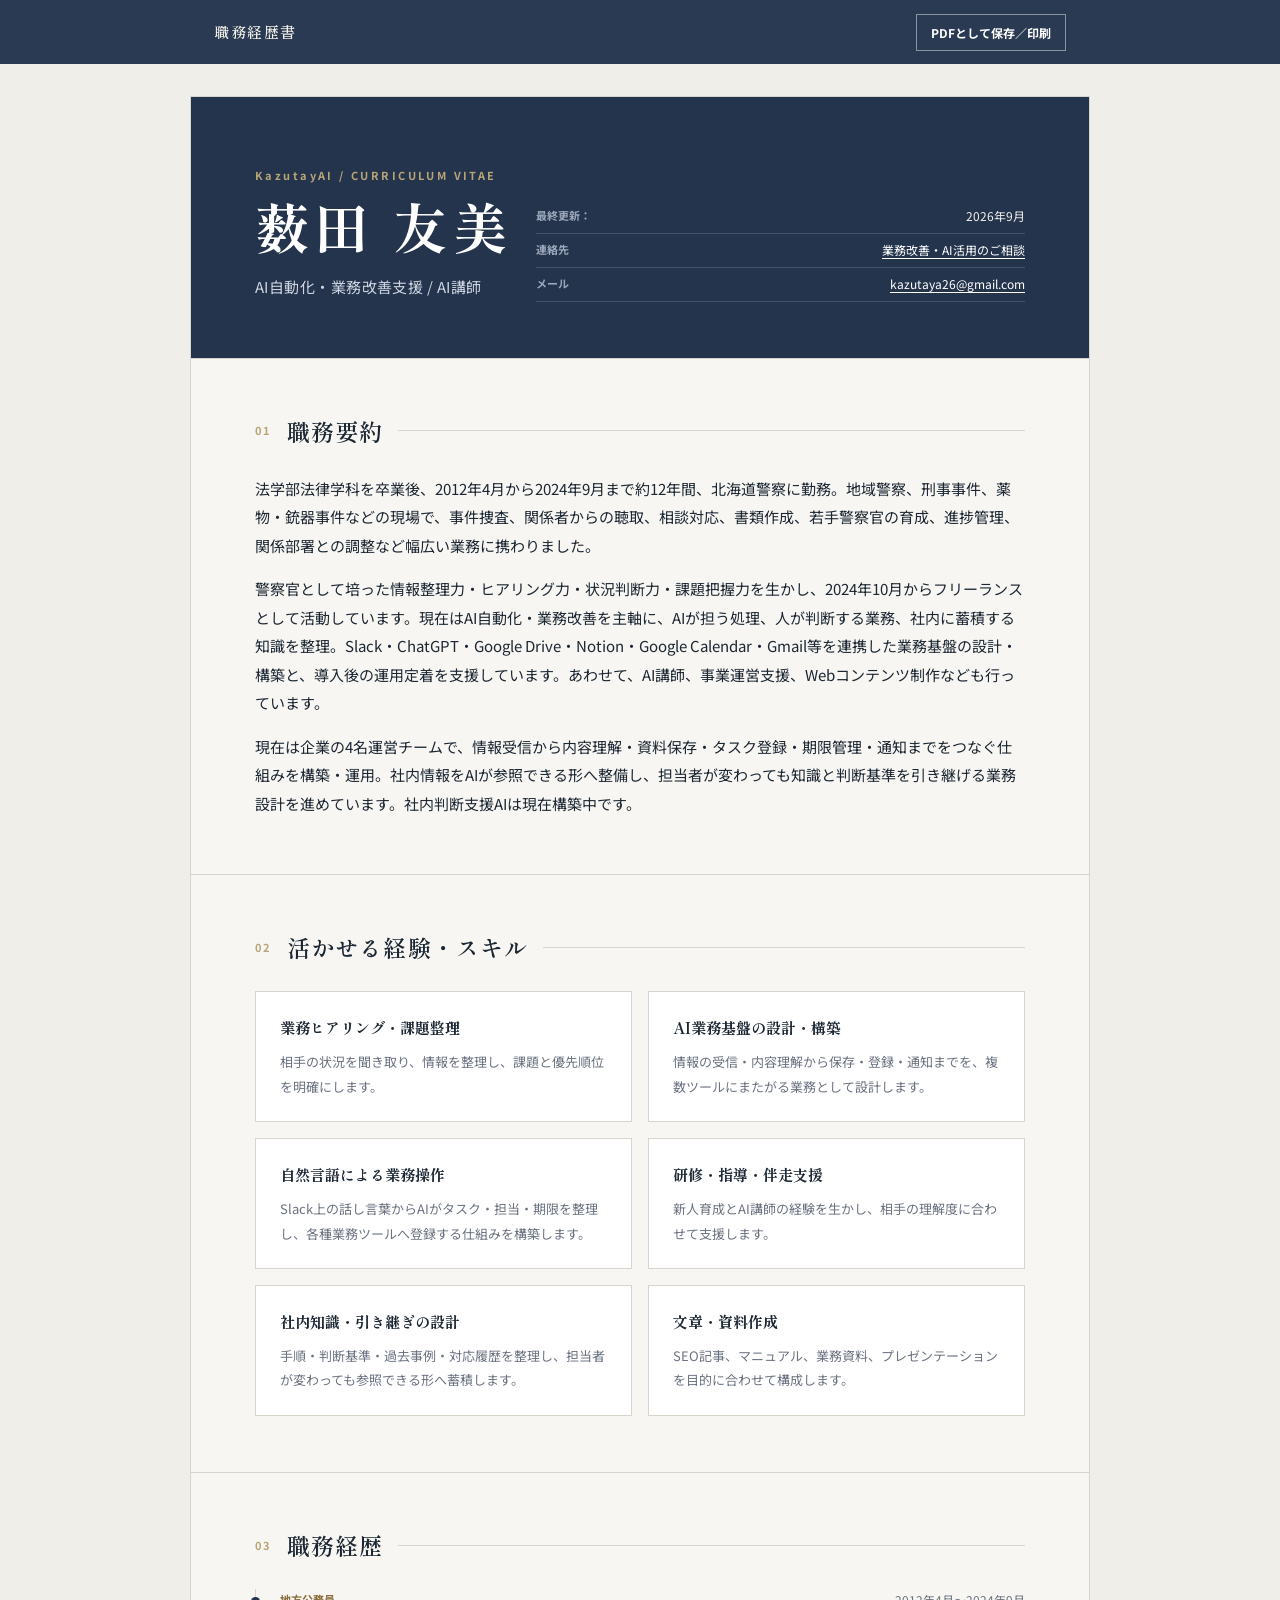
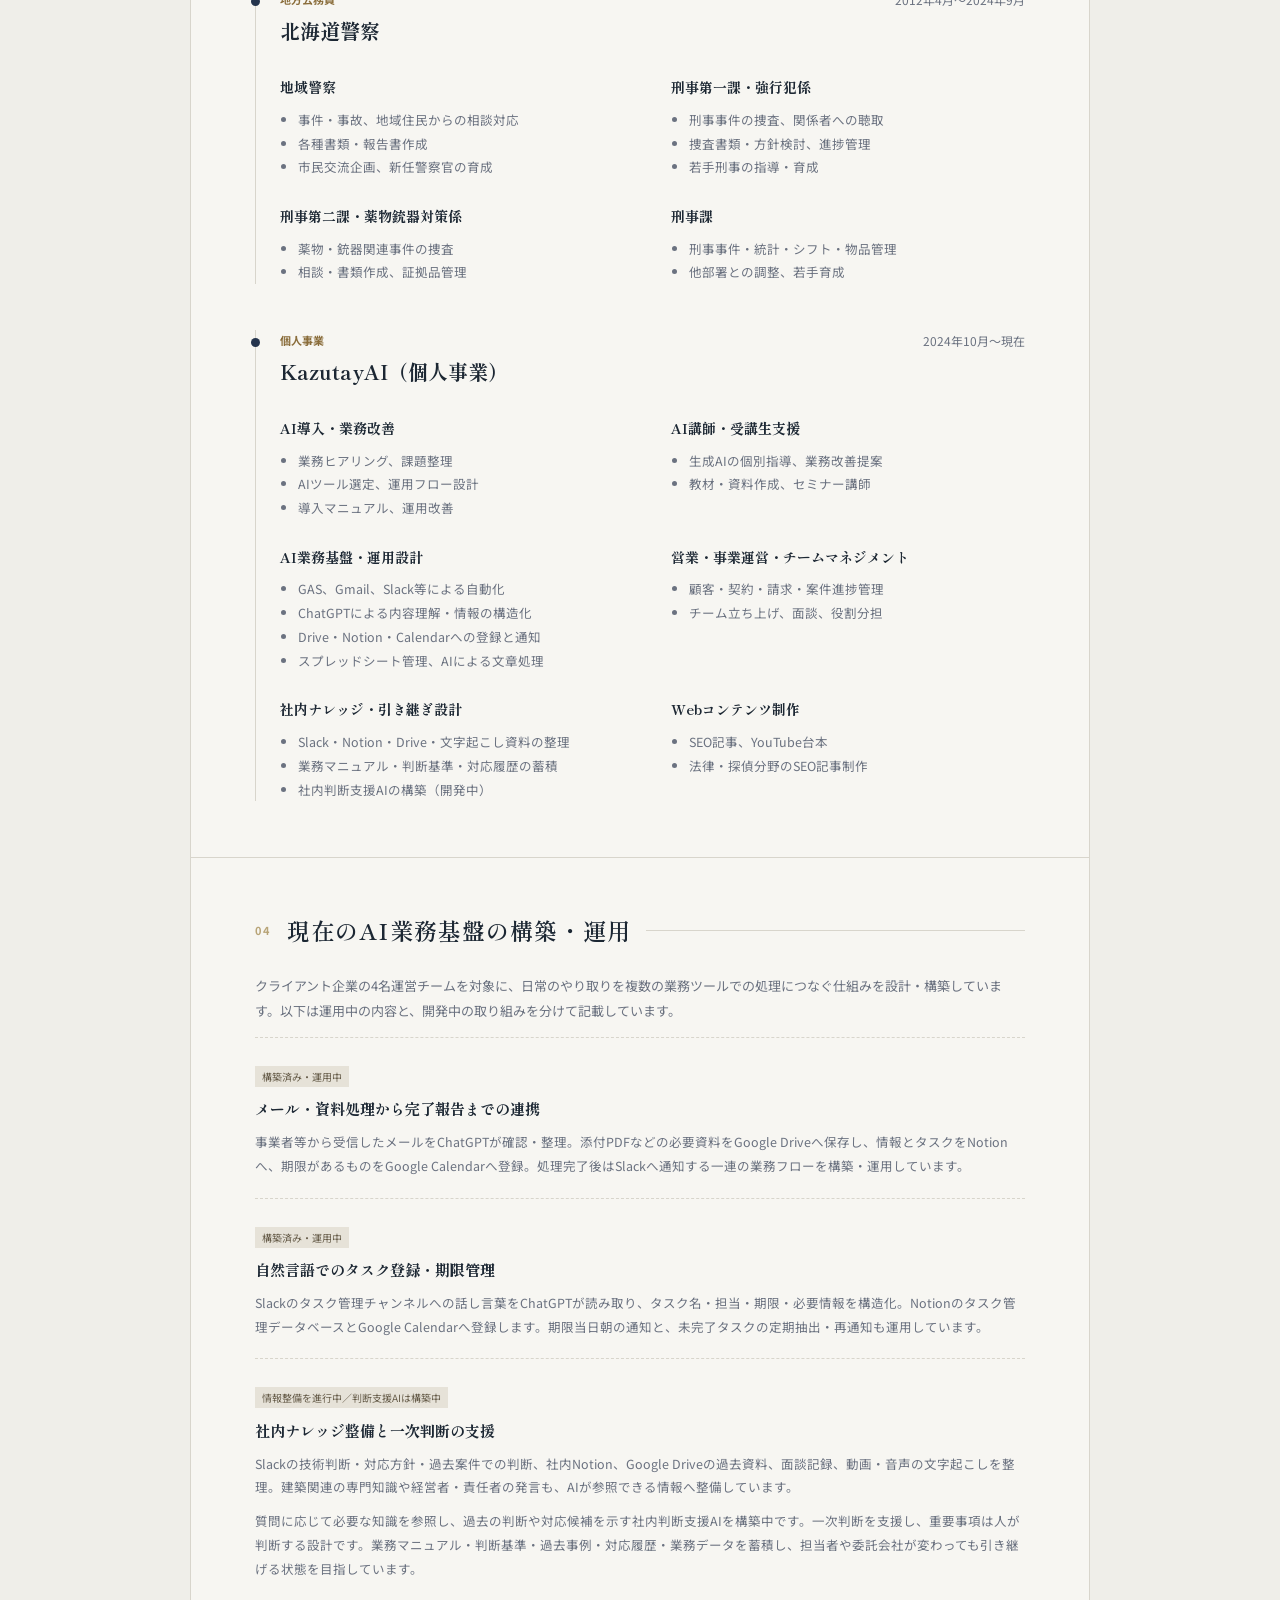
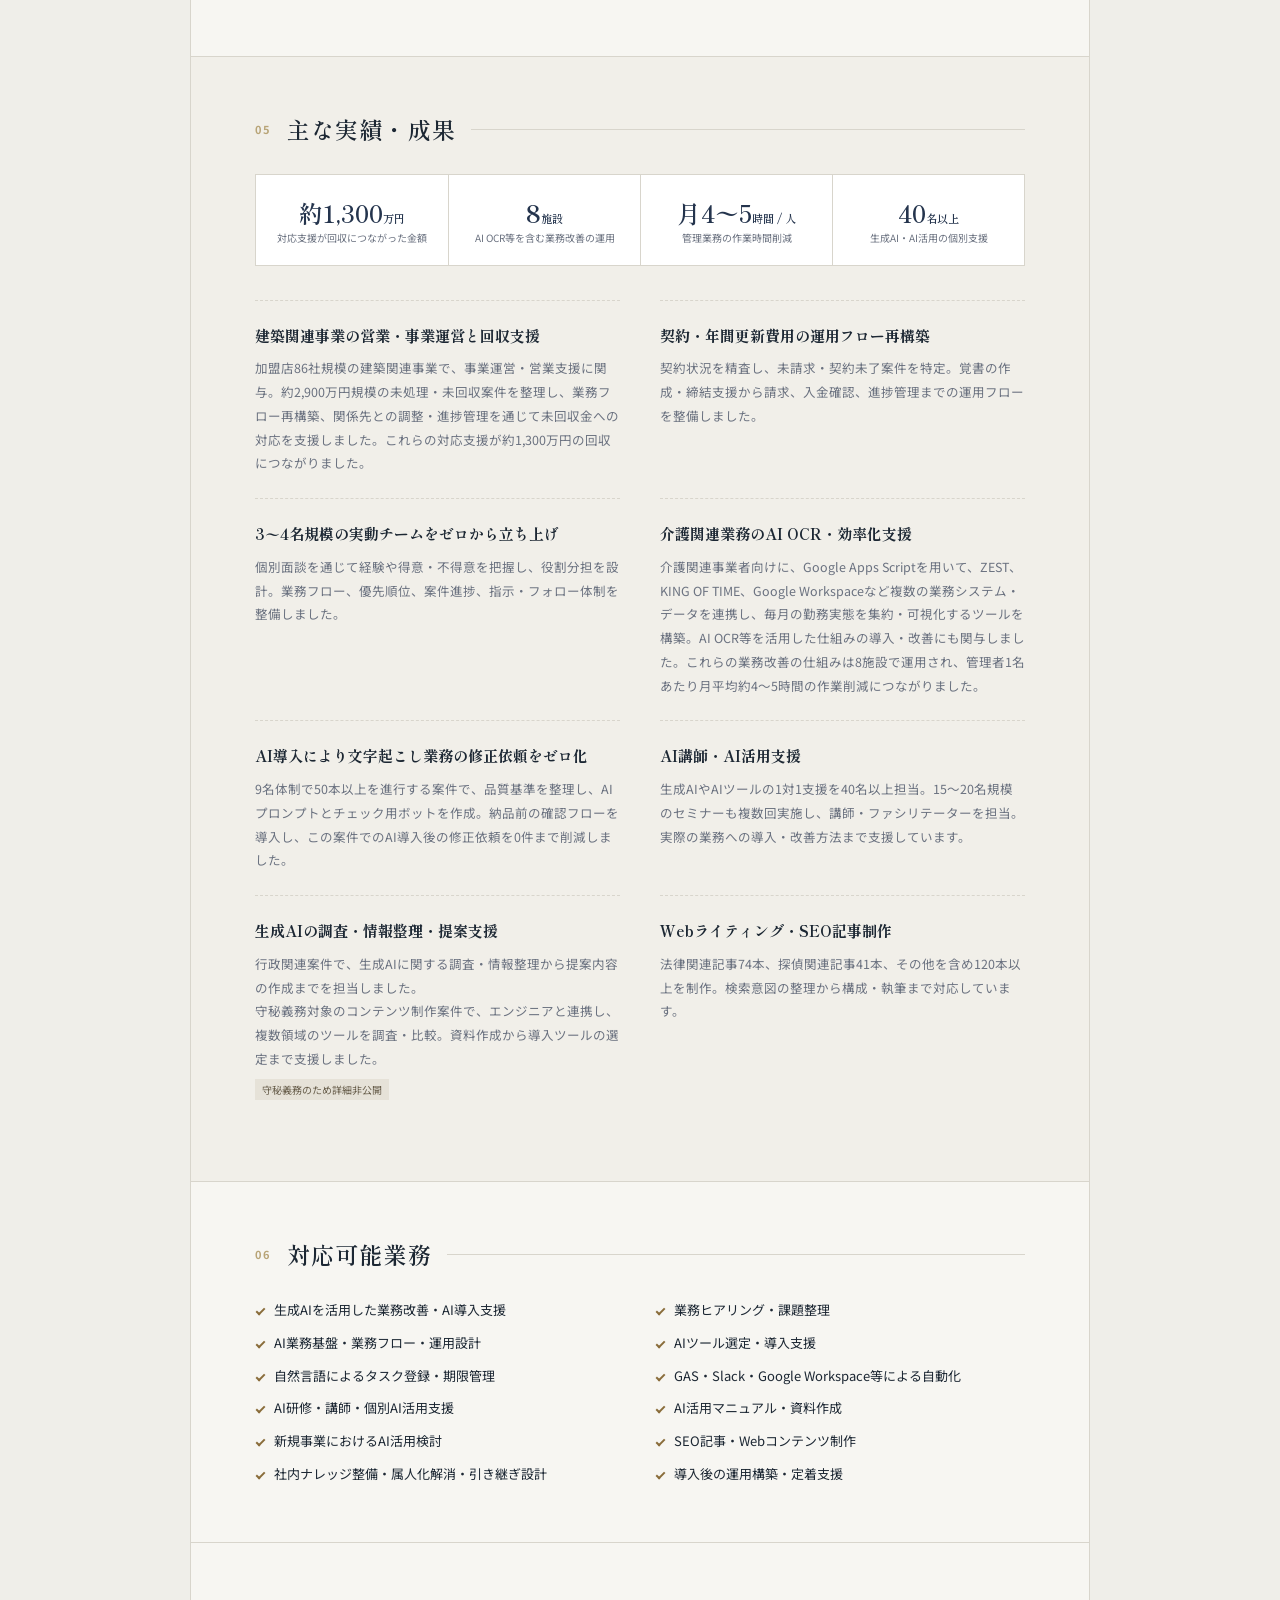
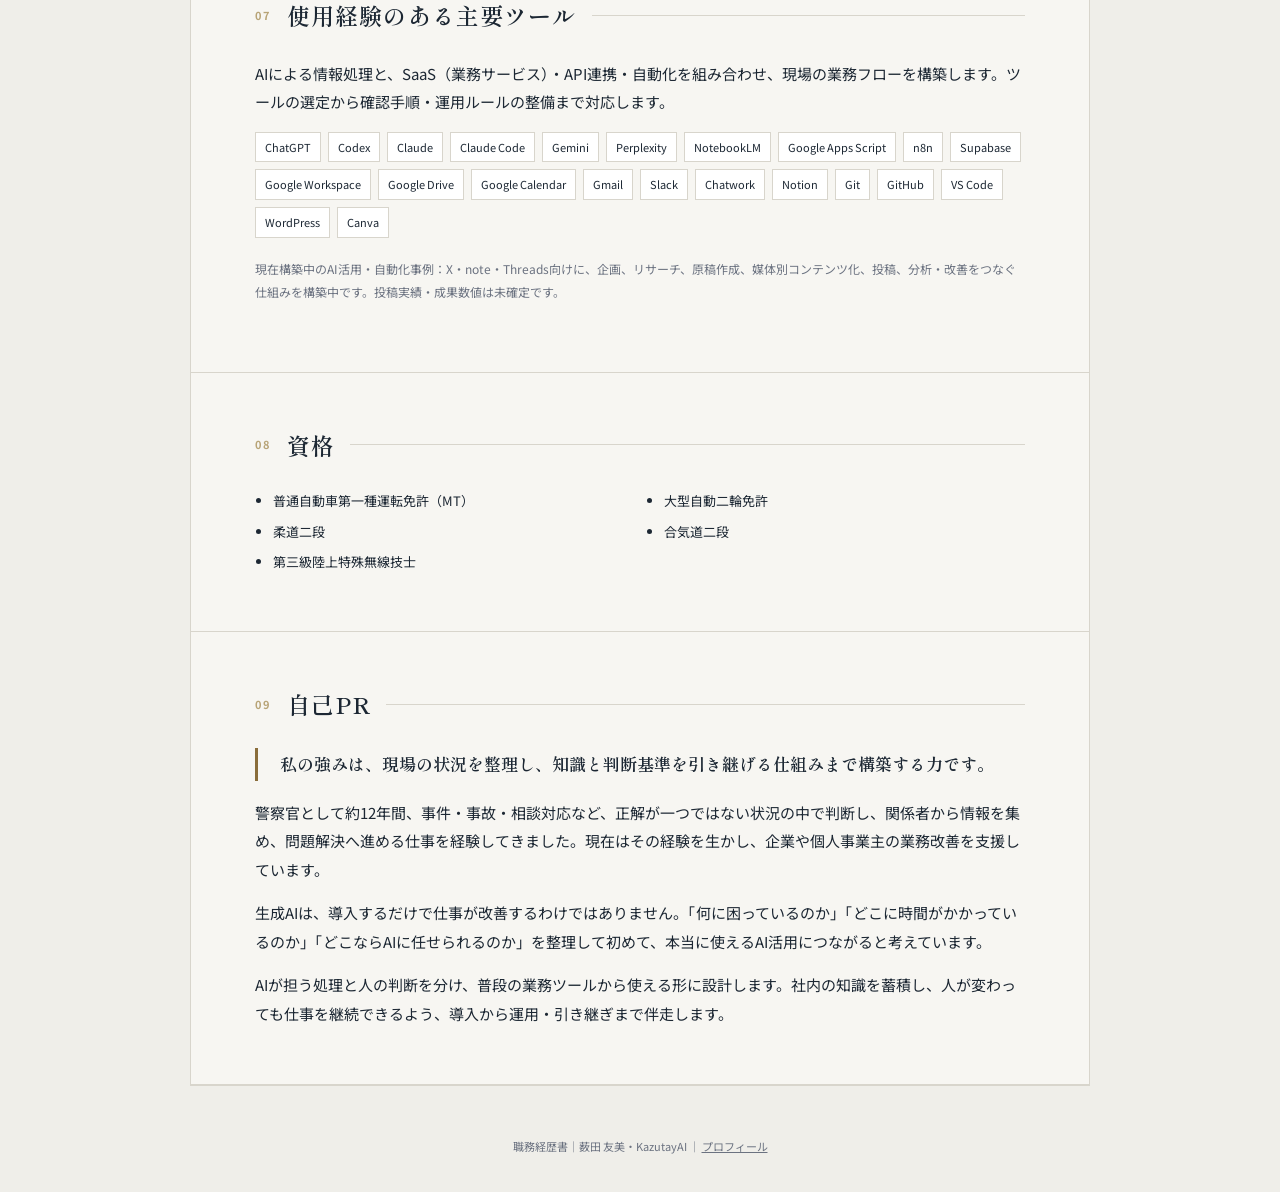
==== commit 9f23a7d7: "Integrate confirmed anonymized achievements and recovery support figures" ====
--- a/career/index.html
+++ b/career/index.html
@@ -29,7 +29,7 @@
 <header class="block hero"><div><div class="eyebrow">KazutayAI / CURRICULUM VITAE</div><h1>薮田 友美</h1><div class="role">AI自動化・業務改善支援 / AI講師</div></div><dl class="meta"><div><dt>最終更新：</dt><dd><time datetime="2026-09">2026年9月</time></dd></div><div><dt>連絡先</dt><dd><a href="https://forms.gle/KwH4L5uzaBvxNLATA" target="_blank" rel="noopener">業務改善・AI活用のご相談</a></dd></div><div><dt>メール</dt><dd><a href="mailto:kazutaya26@gmail.com">kazutaya26@gmail.com</a></dd></div></dl></header>
 <section class="block"><div class="heading"><span class="label">01</span><h2>職務要約</h2></div><div class="prose"><p>法学部法律学科を卒業後、2012年4月から2024年9月まで約12年間、北海道警察に勤務。地域警察、刑事事件、薬物・銃器事件などの現場で、事件捜査、関係者からの聴取、相談対応、書類作成、若手警察官の育成、進捗管理、関係部署との調整など幅広い業務に携わりました。</p><p>警察官として培った情報整理力・ヒアリング力・状況判断力・課題把握力を生かし、2024年10月からフリーランスとして活動しています。現在はAI自動化・業務改善を主軸に、AIが担う処理、人が判断する業務、社内に蓄積する知識を整理。Slack・ChatGPT・Google Drive・Notion・Google Calendar・Gmail等を連携した業務基盤の設計・構築と、導入後の運用定着を支援しています。あわせて、AI講師、事業運営支援、Webコンテンツ制作なども行っています。</p><p>現在は企業の4名運営チームで、情報受信から内容理解・資料保存・タスク登録・期限管理・通知までをつなぐ仕組みを構築・運用。社内情報をAIが参照できる形へ整備し、担当者が変わっても知識と判断基準を引き継げる業務設計を進めています。社内判断支援AIは現在構築中です。</p></div></section>
 <section class="block"><div class="heading"><span class="label">02</span><h2>活かせる経験・スキル</h2></div><div class="grid"><article class="card"><h3>業務ヒアリング・課題整理</h3><p>相手の状況を聞き取り、情報を整理し、課題と優先順位を明確にします。</p></article><article class="card"><h3>AI業務基盤の設計・構築</h3><p>情報の受信・内容理解から保存・登録・通知までを、複数ツールにまたがる業務として設計します。</p></article><article class="card"><h3>自然言語による業務操作</h3><p>Slack上の話し言葉からAIがタスク・担当・期限を整理し、各種業務ツールへ登録する仕組みを構築します。</p></article><article class="card"><h3>研修・指導・伴走支援</h3><p>新人育成とAI講師の経験を生かし、相手の理解度に合わせて支援します。</p></article><article class="card"><h3>社内知識・引き継ぎの設計</h3><p>手順・判断基準・過去事例・対応履歴を整理し、担当者が変わっても参照できる形へ蓄積します。</p></article><article class="card"><h3>文章・資料作成</h3><p>SEO記事、マニュアル、業務資料、プレゼンテーションを目的に合わせて構成します。</p></article></div></section>
-<section class="block"><div class="heading"><span class="label">03</span><h2>職務経歴</h2></div><div class="timeline"><article class="career"><div class="career-head"><div><p class="career-type">地方公務員</p><h3>北海道警察</h3></div><span class="period">2012年4月〜2024年9月</span></div><div class="career-grid"><div><h4>地域警察</h4><ul><li>事件・事故、地域住民からの相談対応</li><li>各種書類・報告書作成</li><li>市民交流企画、新任警察官の育成</li></ul></div><div><h4>刑事第一課・強行犯係</h4><ul><li>刑事事件の捜査、関係者への聴取</li><li>捜査書類・方針検討、進捗管理</li><li>若手刑事の指導・育成</li></ul></div><div><h4>刑事第二課・薬物銃器対策係</h4><ul><li>薬物・銃器関連事件の捜査</li><li>相談・書類作成、証拠品管理</li></ul></div><div><h4>刑事課</h4><ul><li>刑事事件・統計・シフト・物品管理</li><li>他部署との調整、若手育成</li></ul></div></div></article><article class="career"><div class="career-head"><div><p class="career-type">個人事業</p><h3>KazutayAI（個人事業）</h3></div><span class="period">2024年10月〜現在</span></div><div class="career-grid"><div><h4>AI導入・業務改善</h4><ul><li>業務ヒアリング、課題整理</li><li>AIツール選定、運用フロー設計</li><li>導入マニュアル、運用改善</li></ul></div><div><h4>AI講師・受講生支援</h4><ul><li>生成AIの個別指導、業務改善提案</li><li>教材・資料作成、セミナー講師</li></ul></div><div><h4>AI業務基盤・運用設計</h4><ul><li>GAS、Gmail、Slack等による自動化</li><li>ChatGPTによる内容理解・情報の構造化</li><li>Drive・Notion・Calendarへの登録と通知</li><li>スプレッドシート管理、AIによる文章処理</li></ul></div><div><h4>事業運営・チームマネジメント</h4><ul><li>顧客・契約・請求・案件進捗管理</li><li>チーム立ち上げ、面談、役割分担</li></ul></div><div><h4>社内ナレッジ・引き継ぎ設計</h4><ul><li>Slack・Notion・Drive・文字起こし資料の整理</li><li>業務マニュアル・判断基準・対応履歴の蓄積</li><li>社内判断支援AIの構築（開発中）</li></ul></div><div><h4>Webコンテンツ制作</h4><ul><li>SEO記事、YouTube台本</li><li>法律・探偵分野のSEO記事制作</li></ul></div></div></article></div></section>
+<section class="block"><div class="heading"><span class="label">03</span><h2>職務経歴</h2></div><div class="timeline"><article class="career"><div class="career-head"><div><p class="career-type">地方公務員</p><h3>北海道警察</h3></div><span class="period">2012年4月〜2024年9月</span></div><div class="career-grid"><div><h4>地域警察</h4><ul><li>事件・事故、地域住民からの相談対応</li><li>各種書類・報告書作成</li><li>市民交流企画、新任警察官の育成</li></ul></div><div><h4>刑事第一課・強行犯係</h4><ul><li>刑事事件の捜査、関係者への聴取</li><li>捜査書類・方針検討、進捗管理</li><li>若手刑事の指導・育成</li></ul></div><div><h4>刑事第二課・薬物銃器対策係</h4><ul><li>薬物・銃器関連事件の捜査</li><li>相談・書類作成、証拠品管理</li></ul></div><div><h4>刑事課</h4><ul><li>刑事事件・統計・シフト・物品管理</li><li>他部署との調整、若手育成</li></ul></div></div></article><article class="career"><div class="career-head"><div><p class="career-type">個人事業</p><h3>KazutayAI（個人事業）</h3></div><span class="period">2024年10月〜現在</span></div><div class="career-grid"><div><h4>AI導入・業務改善</h4><ul><li>業務ヒアリング、課題整理</li><li>AIツール選定、運用フロー設計</li><li>導入マニュアル、運用改善</li></ul></div><div><h4>AI講師・受講生支援</h4><ul><li>生成AIの個別指導、業務改善提案</li><li>教材・資料作成、セミナー講師</li></ul></div><div><h4>AI業務基盤・運用設計</h4><ul><li>GAS、Gmail、Slack等による自動化</li><li>ChatGPTによる内容理解・情報の構造化</li><li>Drive・Notion・Calendarへの登録と通知</li><li>スプレッドシート管理、AIによる文章処理</li></ul></div><div><h4>営業・事業運営・チームマネジメント</h4><ul><li>顧客・契約・請求・案件進捗管理</li><li>チーム立ち上げ、面談、役割分担</li></ul></div><div><h4>社内ナレッジ・引き継ぎ設計</h4><ul><li>Slack・Notion・Drive・文字起こし資料の整理</li><li>業務マニュアル・判断基準・対応履歴の蓄積</li><li>社内判断支援AIの構築（開発中）</li></ul></div><div><h4>Webコンテンツ制作</h4><ul><li>SEO記事、YouTube台本</li><li>法律・探偵分野のSEO記事制作</li></ul></div></div></article></div></section>
 <section class="block current-work" aria-labelledby="current-work-title">
 <div class="heading"><span class="label">04</span><h2 id="current-work-title">現在のAI業務基盤の構築・運用</h2></div>
 <p>クライアント企業の4名運営チームを対象に、日常のやり取りを複数の業務ツールでの処理につなぐ仕組みを設計・構築しています。以下は運用中の内容と、開発中の取り組みを分けて記載しています。</p>
@@ -38,20 +38,19 @@
 <article class="achievement"><p class="conf">構築済み・運用中</p><h3>自然言語でのタスク登録・期限管理</h3><p>Slackのタスク管理チャンネルへの話し言葉をChatGPTが読み取り、タスク名・担当・期限・必要情報を構造化。Notionのタスク管理データベースとGoogle Calendarへ登録します。期限当日朝の通知と、未完了タスクの定期抽出・再通知も運用しています。</p></article>
 <article class="achievement"><p class="conf">情報整備を進行中／判断支援AIは構築中</p><h3>社内ナレッジ整備と一次判断の支援</h3><p>Slackの技術判断・対応方針・過去案件での判断、社内Notion、Google Driveの過去資料、面談記録、動画・音声の文字起こしを整理。建築関連の専門知識や経営者・責任者の発言も、AIが参照できる情報へ整備しています。</p><p>質問に応じて必要な知識を参照し、過去の判断や対応候補を示す社内判断支援AIを構築中です。一次判断を支援し、重要事項は人が判断する設計です。業務マニュアル・判断基準・過去事例・対応履歴・業務データを蓄積し、担当者や委託会社が変わっても引き継げる状態を目指しています。</p></article>
 </div></section>
-<section class="block results"><div class="heading"><span class="label">05</span><h2>主な実績・成果</h2></div><div class="metrics"><div><strong>約1,500<small>万円</small></strong><span>未処理・未回収案件の正常化・回収</span></div><div><strong>約8<small>施設</small></strong><span>介護事業者の業務自動化支援</span></div><div><strong>月4〜5<small>時間 / 人</small></strong><span>管理業務の作業時間削減</span></div><div><strong>40<small>名以上</small></strong><span>生成AI・AI活用の個別支援</span></div></div><div class="achievement-list">
-<article class="achievement"><h3>建築関連事業における未処理・未回収案件の正常化</h3><p>約86社規模の加盟店ネットワークで、約2,900万円規模の未処理・未回収案件を特定。業務フローを再構築し、継続的な調整・進捗管理を行った結果、約半年〜8か月で約1,500万円を回収しました。関係先との関係再構築にも取り組みました。</p></article>
+<section class="block results"><div class="heading"><span class="label">05</span><h2>主な実績・成果</h2></div><div class="metrics"><div><strong>約1,300<small>万円</small></strong><span>対応支援が回収につながった金額</span></div><div><strong>8<small>施設</small></strong><span>AI OCR等を含む業務改善の運用</span></div><div><strong>月4〜5<small>時間 / 人</small></strong><span>管理業務の作業時間削減</span></div><div><strong>40<small>名以上</small></strong><span>生成AI・AI活用の個別支援</span></div></div><div class="achievement-list">
+<article class="achievement"><h3>建築関連事業の営業・事業運営と回収支援</h3><p>加盟店86社規模の建築関連事業で、事業運営・営業支援に関与。約2,900万円規模の未処理・未回収案件を整理し、業務フロー再構築、関係先との調整・進捗管理を通じて未回収金への対応を支援しました。これらの対応支援が約1,300万円の回収につながりました。</p></article>
 <article class="achievement"><h3>契約・年間更新費用の運用フロー再構築</h3><p>契約状況を精査し、未請求・契約未了案件を特定。覚書の作成・締結支援から請求、入金確認、進捗管理までの運用フローを整備しました。</p></article>
 <article class="achievement"><h3>3〜4名規模の実動チームをゼロから立ち上げ</h3><p>個別面談を通じて経験や得意・不得意を把握し、役割分担を設計。業務フロー、優先順位、案件進捗、指示・フォロー体制を整備しました。</p></article>
-<article class="achievement"><h3>介護施設向け勤務実態可視化ツールの構築</h3><p>約8施設を運営する介護事業者向けに、Google Apps Scriptを用いて、ZEST、KING OF TIME、Google Workspaceなど複数の業務システム・データを連携し、毎月の勤務実態を集約・可視化するツールを構築。導入後は管理者層1名あたり月平均約4〜5時間の作業時間削減につながりました。</p></article>
+<article class="achievement"><h3>介護関連業務のAI OCR・効率化支援</h3><p>介護関連事業者向けに、Google Apps Scriptを用いて、ZEST、KING OF TIME、Google Workspaceなど複数の業務システム・データを連携し、毎月の勤務実態を集約・可視化するツールを構築。AI OCR等を活用した仕組みの導入・改善にも関与しました。これらの業務改善の仕組みは8施設で運用され、管理者1名あたり月平均約4〜5時間の作業削減につながりました。</p></article>
 <article class="achievement"><h3>AI導入により文字起こし業務の修正依頼をゼロ化</h3><p>9名体制で50本以上を進行する案件で、品質基準を整理し、AIプロンプトとチェック用ボットを作成。納品前の確認フローを導入し、この案件でのAI導入後の修正依頼を0件まで削減しました。</p></article>
 <article class="achievement"><h3>AI講師・AI活用支援</h3><p>生成AIやAIツールの1対1支援を40名以上担当。15〜20名規模のセミナーも複数回実施し、講師・ファシリテーターを担当。実際の業務への導入・改善方法まで支援しています。</p></article>
-<article class="achievement"><h3>生成AIツールの調査・選定・導入提案</h3><p>守秘義務対象のコンテンツ制作案件で、エンジニアと連携し、複数領域のツールを調査・比較。資料作成から導入ツールの選定まで支援しました。</p><p class="conf">守秘義務のため詳細非公開</p></article>
+<article class="achievement"><h3>生成AIの調査・情報整理・提案支援</h3><p>行政関連案件で、生成AIに関する調査・情報整理から提案内容の作成までを担当しました。</p><p>守秘義務対象のコンテンツ制作案件で、エンジニアと連携し、複数領域のツールを調査・比較。資料作成から導入ツールの選定まで支援しました。</p><p class="conf">守秘義務のため詳細非公開</p></article>
 <article class="achievement"><h3>Webライティング・SEO記事制作</h3><p>法律関連記事74本、探偵関連記事41本、その他を含め120本以上を制作。検索意図の整理から構成・執筆まで対応しています。</p></article></div></section>
 <section class="block"><div class="heading"><span class="label">06</span><h2>対応可能業務</h2></div><ul class="checks"><li>生成AIを活用した業務改善・AI導入支援</li><li>業務ヒアリング・課題整理</li><li>AI業務基盤・業務フロー・運用設計</li><li>AIツール選定・導入支援</li><li>自然言語によるタスク登録・期限管理</li><li>GAS・Slack・Google Workspace等による自動化</li><li>AI研修・講師・個別AI活用支援</li><li>AI活用マニュアル・資料作成</li><li>新規事業におけるAI活用検討</li><li>SEO記事・Webコンテンツ制作</li><li>社内ナレッジ整備・属人化解消・引き継ぎ設計</li><li>導入後の運用構築・定着支援</li></ul></section>
 <section class="block"><div class="heading"><span class="label">07</span><h2>使用経験のある主要ツール</h2></div><p>AIによる情報処理と、SaaS（業務サービス）・API連携・自動化を組み合わせ、現場の業務フローを構築します。ツールの選定から確認手順・運用ルールの整備まで対応します。</p><ul class="tags"><li>ChatGPT</li><li>Codex</li><li>Claude</li><li>Claude Code</li><li>Gemini</li><li>Perplexity</li><li>NotebookLM</li><li>Google Apps Script</li><li>n8n</li><li>Supabase</li><li>Google Workspace</li><li>Google Drive</li><li>Google Calendar</li><li>Gmail</li><li>Slack</li><li>Chatwork</li><li>Notion</li><li>Git</li><li>GitHub</li><li>VS Code</li><li>WordPress</li><li>Canva</li></ul><p class="development-note">現在構築中のAI活用・自動化事例：X・note・Threads向けに、企画、リサーチ、原稿作成、媒体別コンテンツ化、投稿、分析・改善をつなぐ仕組みを構築中です。投稿実績・成果数値は未確定です。</p></section>
 <section class="block"><div class="heading"><span class="label">08</span><h2>資格</h2></div><ul class="licenses"><li>普通自動車第一種運転免許（MT）</li><li>大型自動二輪免許</li><li>柔道二段</li><li>合気道二段</li><li>第三級陸上特殊無線技士</li></ul></section>
 <section class="block"><div class="heading"><span class="label">09</span><h2>自己PR</h2></div><p class="lead">私の強みは、現場の状況を整理し、知識と判断基準を引き継げる仕組みまで構築する力です。</p><div class="prose"><p>警察官として約12年間、事件・事故・相談対応など、正解が一つではない状況の中で判断し、関係者から情報を集め、問題解決へ進める仕事を経験してきました。現在はその経験を生かし、企業や個人事業主の業務改善を支援しています。</p><p>生成AIは、導入するだけで仕事が改善するわけではありません。「何に困っているのか」「どこに時間がかかっているのか」「どこならAIに任せられるのか」を整理して初めて、本当に使えるAI活用につながると考えています。</p><p>AIが担う処理と人の判断を分け、普段の業務ツールから使える形に設計します。社内の知識を蓄積し、人が変わっても仕事を継続できるよう、導入から運用・引き継ぎまで伴走します。</p></div></section>
-<!-- TODO: AI OCR・行政関連AI案件・営業支援の担当範囲・実装状況・公開可能な成果は未確認。詳細確認後に追記。 -->
 </main><footer>職務経歴書｜薮田 友美・KazutayAI ｜ <a href="../">プロフィール</a>
 <!-- SNS運用開始後：このnav内に確認済みURLのリンクを追加し、hidden属性を外す。 -->
 <nav class="social-links" aria-label="SNS" hidden></nav>
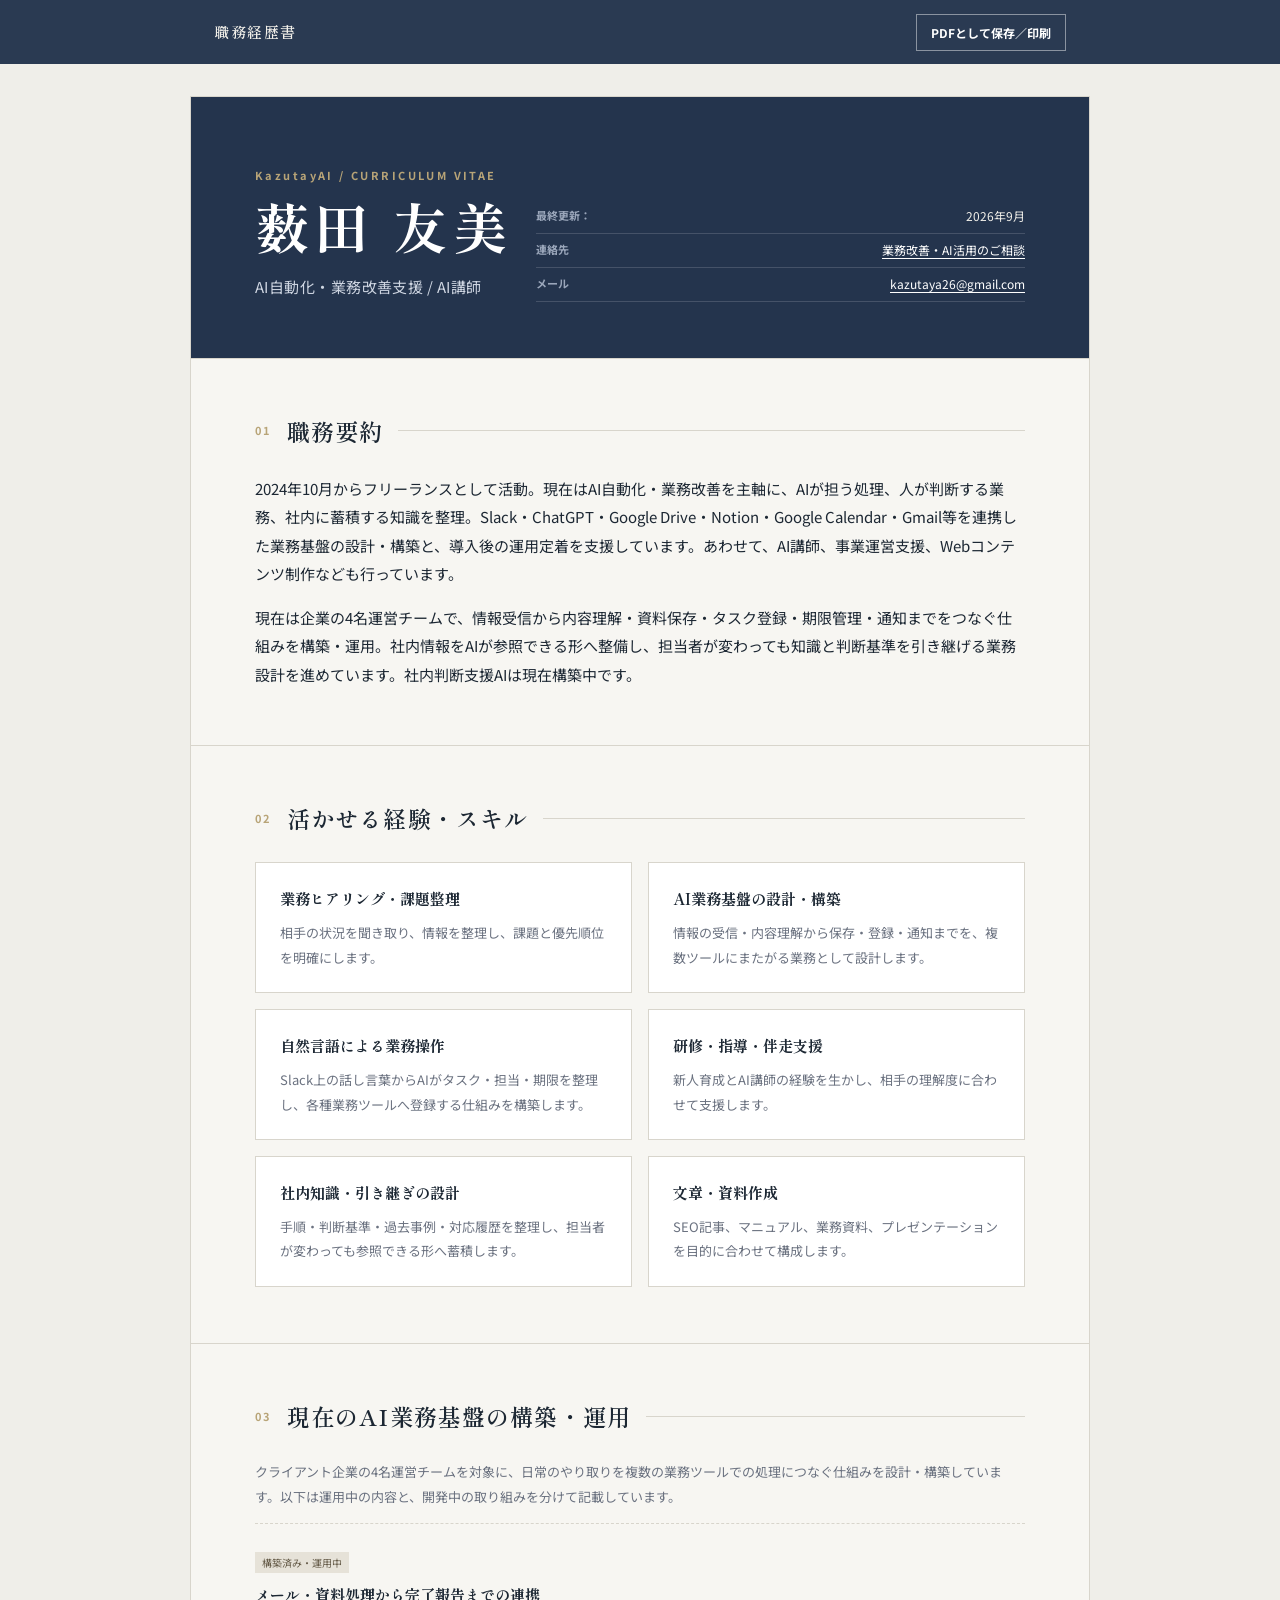
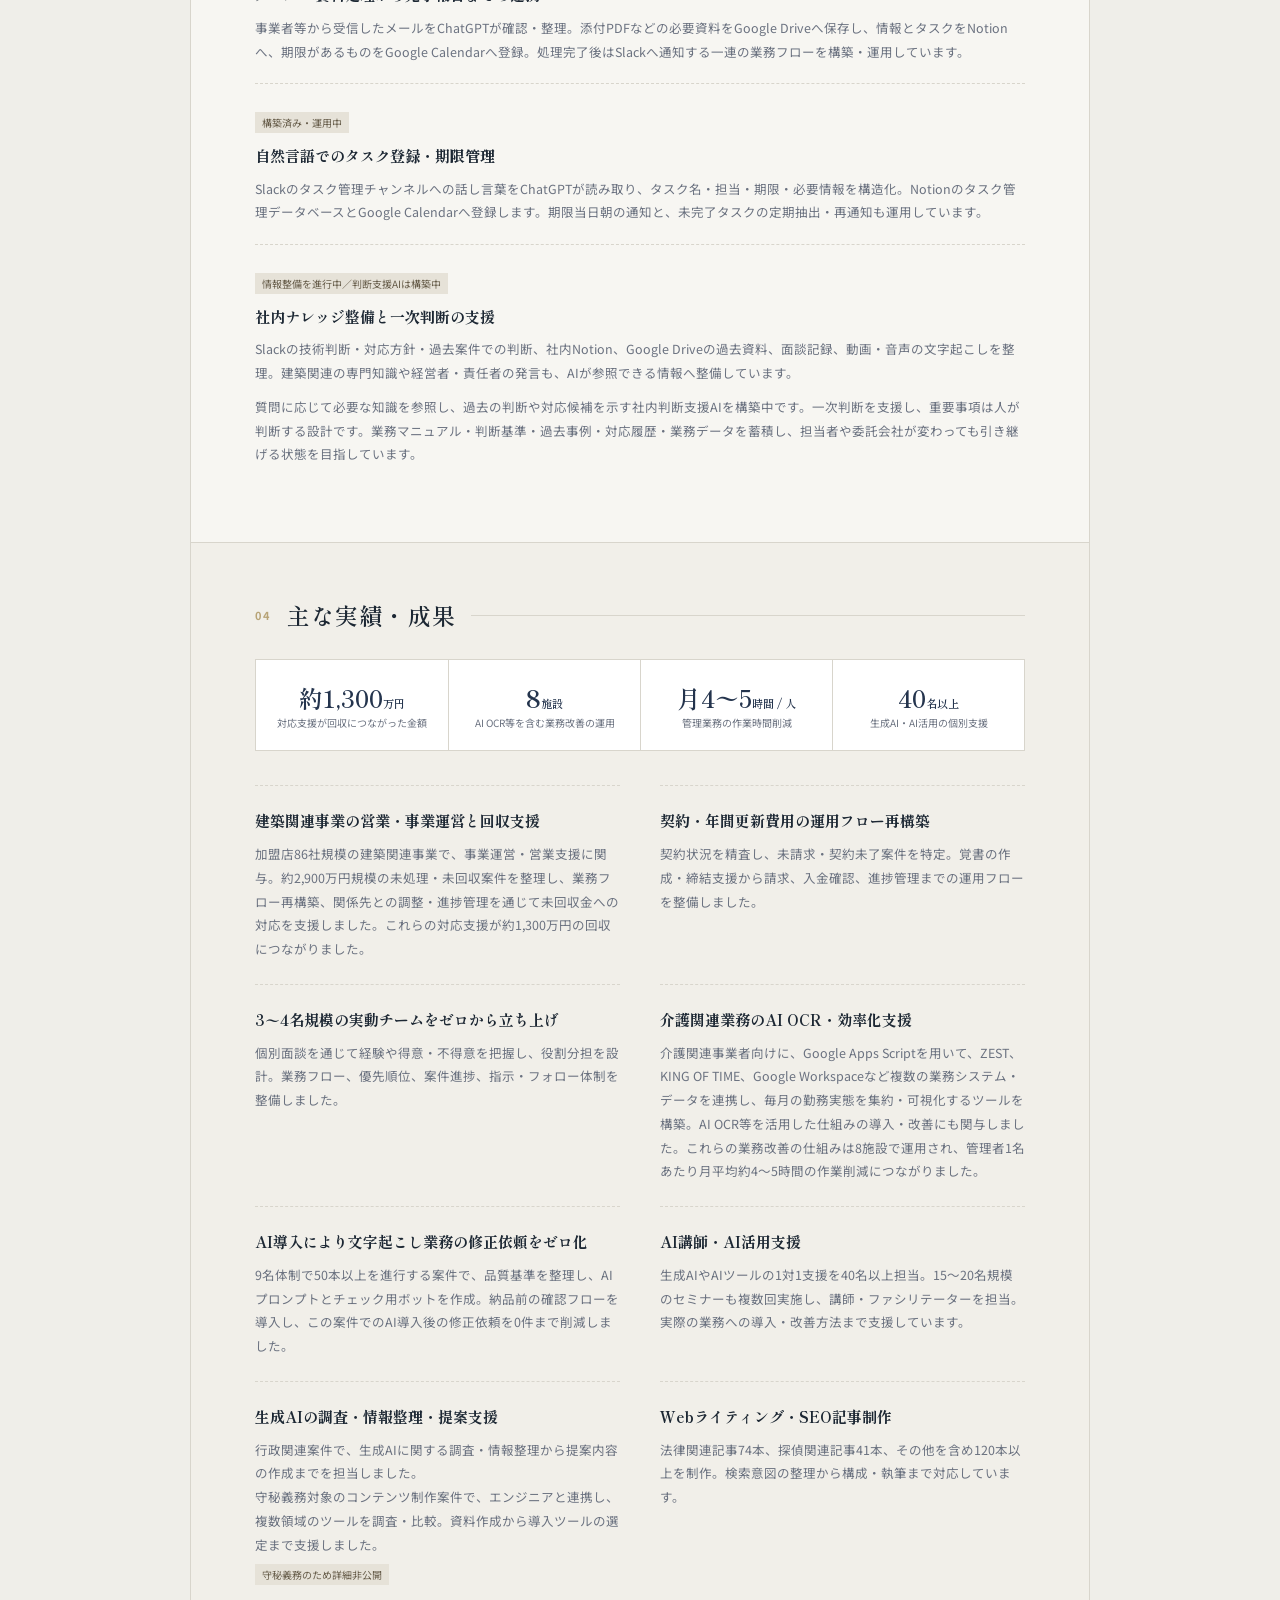
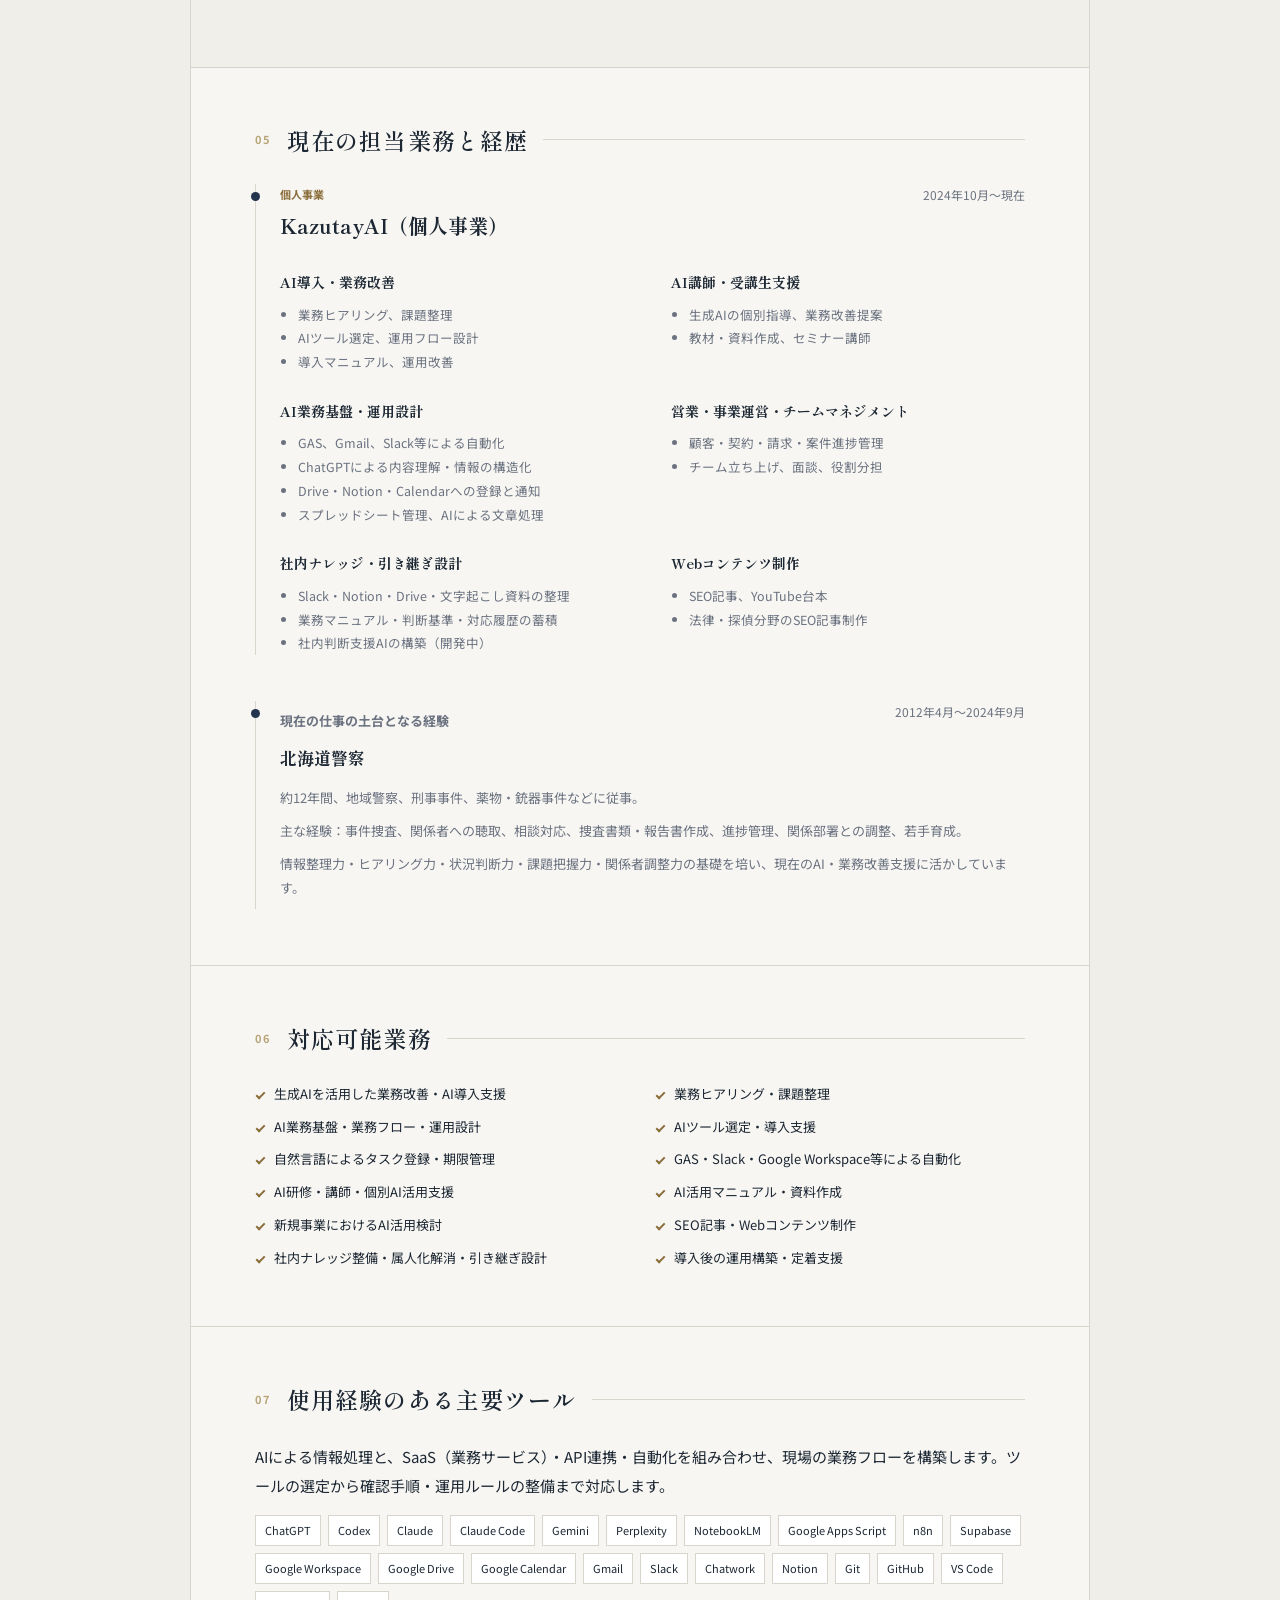
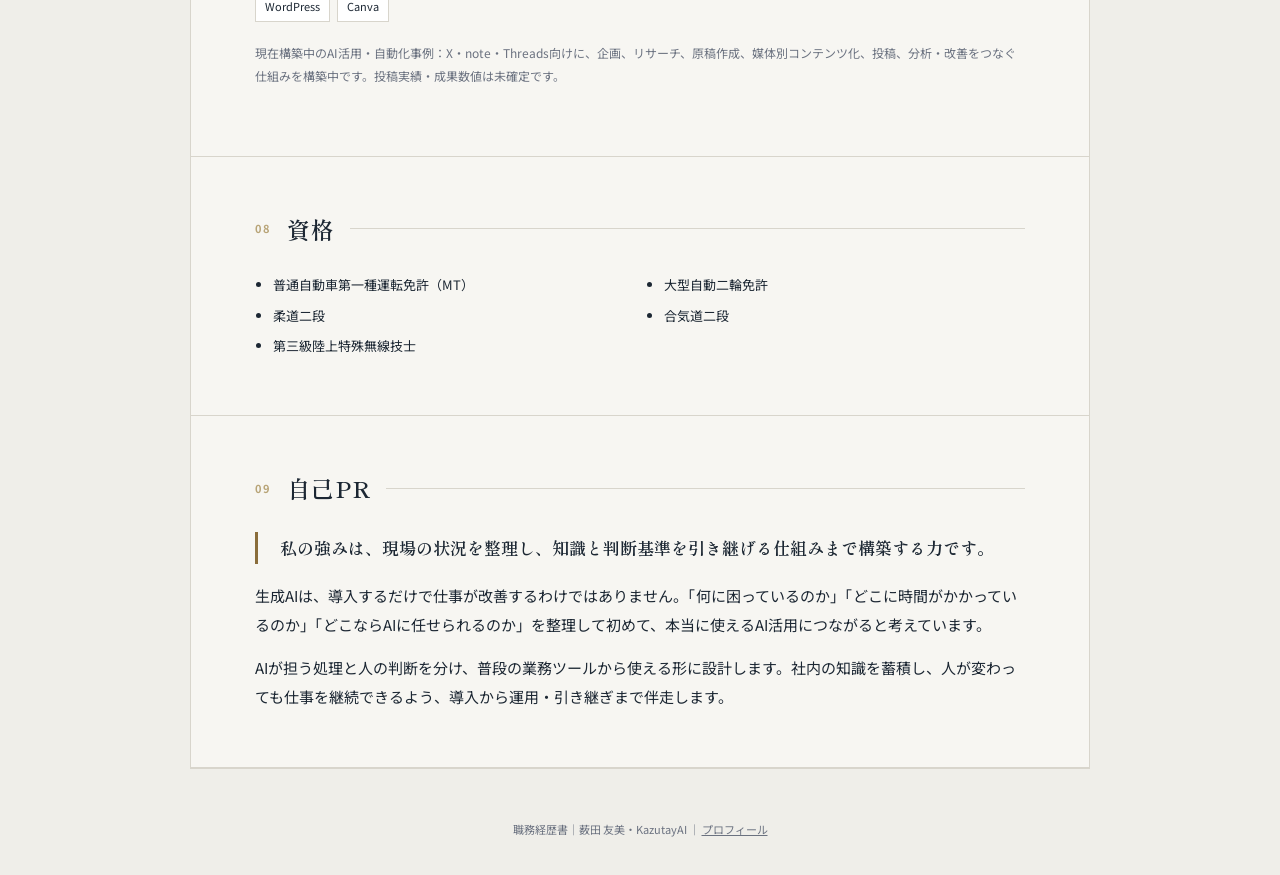
==== commit 916fc5bc: "Clarify sales hero and prioritize current AI work over police history" ====
--- a/career/index.html
+++ b/career/index.html
@@ -22,23 +22,25 @@
 
 .current-cases .achievement{padding:20px 0}.current-cases .achievement h3{margin-top:8px}.current-cases .achievement p+p{margin-top:10px}.current-work>p{font-size:13px;color:var(--muted)}
 @media print{.current-cases .achievement{padding:4mm 0}.current-work>p{font-size:9pt}.current-cases .achievement p+p{margin-top:3mm}}
+
+.police-background p{font-size:13px;color:var(--muted);margin:8px 0}.police-background h3{font-size:17px}.police-background .career-head{margin-bottom:10px}
+@media print{.police-background p{font-size:9pt;margin:2mm 0}.police-background .career-head{margin-bottom:2mm}.career+.police-background{margin-top:5mm}}
 </style>
 </head>
 <body><header class="top"><div class="top-inner"><a href="#top">職務経歴書</a><button class="print" onclick="window.print()">PDFとして保存／印刷</button></div></header>
 <main class="resume" id="top">
 <header class="block hero"><div><div class="eyebrow">KazutayAI / CURRICULUM VITAE</div><h1>薮田 友美</h1><div class="role">AI自動化・業務改善支援 / AI講師</div></div><dl class="meta"><div><dt>最終更新：</dt><dd><time datetime="2026-09">2026年9月</time></dd></div><div><dt>連絡先</dt><dd><a href="https://forms.gle/KwH4L5uzaBvxNLATA" target="_blank" rel="noopener">業務改善・AI活用のご相談</a></dd></div><div><dt>メール</dt><dd><a href="mailto:kazutaya26@gmail.com">kazutaya26@gmail.com</a></dd></div></dl></header>
-<section class="block"><div class="heading"><span class="label">01</span><h2>職務要約</h2></div><div class="prose"><p>法学部法律学科を卒業後、2012年4月から2024年9月まで約12年間、北海道警察に勤務。地域警察、刑事事件、薬物・銃器事件などの現場で、事件捜査、関係者からの聴取、相談対応、書類作成、若手警察官の育成、進捗管理、関係部署との調整など幅広い業務に携わりました。</p><p>警察官として培った情報整理力・ヒアリング力・状況判断力・課題把握力を生かし、2024年10月からフリーランスとして活動しています。現在はAI自動化・業務改善を主軸に、AIが担う処理、人が判断する業務、社内に蓄積する知識を整理。Slack・ChatGPT・Google Drive・Notion・Google Calendar・Gmail等を連携した業務基盤の設計・構築と、導入後の運用定着を支援しています。あわせて、AI講師、事業運営支援、Webコンテンツ制作なども行っています。</p><p>現在は企業の4名運営チームで、情報受信から内容理解・資料保存・タスク登録・期限管理・通知までをつなぐ仕組みを構築・運用。社内情報をAIが参照できる形へ整備し、担当者が変わっても知識と判断基準を引き継げる業務設計を進めています。社内判断支援AIは現在構築中です。</p></div></section>
+<section class="block"><div class="heading"><span class="label">01</span><h2>職務要約</h2></div><div class="prose"><p>2024年10月からフリーランスとして活動。現在はAI自動化・業務改善を主軸に、AIが担う処理、人が判断する業務、社内に蓄積する知識を整理。Slack・ChatGPT・Google Drive・Notion・Google Calendar・Gmail等を連携した業務基盤の設計・構築と、導入後の運用定着を支援しています。あわせて、AI講師、事業運営支援、Webコンテンツ制作なども行っています。</p><p>現在は企業の4名運営チームで、情報受信から内容理解・資料保存・タスク登録・期限管理・通知までをつなぐ仕組みを構築・運用。社内情報をAIが参照できる形へ整備し、担当者が変わっても知識と判断基準を引き継げる業務設計を進めています。社内判断支援AIは現在構築中です。</p></div></section>
 <section class="block"><div class="heading"><span class="label">02</span><h2>活かせる経験・スキル</h2></div><div class="grid"><article class="card"><h3>業務ヒアリング・課題整理</h3><p>相手の状況を聞き取り、情報を整理し、課題と優先順位を明確にします。</p></article><article class="card"><h3>AI業務基盤の設計・構築</h3><p>情報の受信・内容理解から保存・登録・通知までを、複数ツールにまたがる業務として設計します。</p></article><article class="card"><h3>自然言語による業務操作</h3><p>Slack上の話し言葉からAIがタスク・担当・期限を整理し、各種業務ツールへ登録する仕組みを構築します。</p></article><article class="card"><h3>研修・指導・伴走支援</h3><p>新人育成とAI講師の経験を生かし、相手の理解度に合わせて支援します。</p></article><article class="card"><h3>社内知識・引き継ぎの設計</h3><p>手順・判断基準・過去事例・対応履歴を整理し、担当者が変わっても参照できる形へ蓄積します。</p></article><article class="card"><h3>文章・資料作成</h3><p>SEO記事、マニュアル、業務資料、プレゼンテーションを目的に合わせて構成します。</p></article></div></section>
-<section class="block"><div class="heading"><span class="label">03</span><h2>職務経歴</h2></div><div class="timeline"><article class="career"><div class="career-head"><div><p class="career-type">地方公務員</p><h3>北海道警察</h3></div><span class="period">2012年4月〜2024年9月</span></div><div class="career-grid"><div><h4>地域警察</h4><ul><li>事件・事故、地域住民からの相談対応</li><li>各種書類・報告書作成</li><li>市民交流企画、新任警察官の育成</li></ul></div><div><h4>刑事第一課・強行犯係</h4><ul><li>刑事事件の捜査、関係者への聴取</li><li>捜査書類・方針検討、進捗管理</li><li>若手刑事の指導・育成</li></ul></div><div><h4>刑事第二課・薬物銃器対策係</h4><ul><li>薬物・銃器関連事件の捜査</li><li>相談・書類作成、証拠品管理</li></ul></div><div><h4>刑事課</h4><ul><li>刑事事件・統計・シフト・物品管理</li><li>他部署との調整、若手育成</li></ul></div></div></article><article class="career"><div class="career-head"><div><p class="career-type">個人事業</p><h3>KazutayAI（個人事業）</h3></div><span class="period">2024年10月〜現在</span></div><div class="career-grid"><div><h4>AI導入・業務改善</h4><ul><li>業務ヒアリング、課題整理</li><li>AIツール選定、運用フロー設計</li><li>導入マニュアル、運用改善</li></ul></div><div><h4>AI講師・受講生支援</h4><ul><li>生成AIの個別指導、業務改善提案</li><li>教材・資料作成、セミナー講師</li></ul></div><div><h4>AI業務基盤・運用設計</h4><ul><li>GAS、Gmail、Slack等による自動化</li><li>ChatGPTによる内容理解・情報の構造化</li><li>Drive・Notion・Calendarへの登録と通知</li><li>スプレッドシート管理、AIによる文章処理</li></ul></div><div><h4>営業・事業運営・チームマネジメント</h4><ul><li>顧客・契約・請求・案件進捗管理</li><li>チーム立ち上げ、面談、役割分担</li></ul></div><div><h4>社内ナレッジ・引き継ぎ設計</h4><ul><li>Slack・Notion・Drive・文字起こし資料の整理</li><li>業務マニュアル・判断基準・対応履歴の蓄積</li><li>社内判断支援AIの構築（開発中）</li></ul></div><div><h4>Webコンテンツ制作</h4><ul><li>SEO記事、YouTube台本</li><li>法律・探偵分野のSEO記事制作</li></ul></div></div></article></div></section>
 <section class="block current-work" aria-labelledby="current-work-title">
-<div class="heading"><span class="label">04</span><h2 id="current-work-title">現在のAI業務基盤の構築・運用</h2></div>
+<div class="heading"><span class="label">03</span><h2 id="current-work-title">現在のAI業務基盤の構築・運用</h2></div>
 <p>クライアント企業の4名運営チームを対象に、日常のやり取りを複数の業務ツールでの処理につなぐ仕組みを設計・構築しています。以下は運用中の内容と、開発中の取り組みを分けて記載しています。</p>
 <div class="current-cases">
 <article class="achievement"><p class="conf">構築済み・運用中</p><h3>メール・資料処理から完了報告までの連携</h3><p>事業者等から受信したメールをChatGPTが確認・整理。添付PDFなどの必要資料をGoogle Driveへ保存し、情報とタスクをNotionへ、期限があるものをGoogle Calendarへ登録。処理完了後はSlackへ通知する一連の業務フローを構築・運用しています。</p></article>
 <article class="achievement"><p class="conf">構築済み・運用中</p><h3>自然言語でのタスク登録・期限管理</h3><p>Slackのタスク管理チャンネルへの話し言葉をChatGPTが読み取り、タスク名・担当・期限・必要情報を構造化。Notionのタスク管理データベースとGoogle Calendarへ登録します。期限当日朝の通知と、未完了タスクの定期抽出・再通知も運用しています。</p></article>
 <article class="achievement"><p class="conf">情報整備を進行中／判断支援AIは構築中</p><h3>社内ナレッジ整備と一次判断の支援</h3><p>Slackの技術判断・対応方針・過去案件での判断、社内Notion、Google Driveの過去資料、面談記録、動画・音声の文字起こしを整理。建築関連の専門知識や経営者・責任者の発言も、AIが参照できる情報へ整備しています。</p><p>質問に応じて必要な知識を参照し、過去の判断や対応候補を示す社内判断支援AIを構築中です。一次判断を支援し、重要事項は人が判断する設計です。業務マニュアル・判断基準・過去事例・対応履歴・業務データを蓄積し、担当者や委託会社が変わっても引き継げる状態を目指しています。</p></article>
 </div></section>
-<section class="block results"><div class="heading"><span class="label">05</span><h2>主な実績・成果</h2></div><div class="metrics"><div><strong>約1,300<small>万円</small></strong><span>対応支援が回収につながった金額</span></div><div><strong>8<small>施設</small></strong><span>AI OCR等を含む業務改善の運用</span></div><div><strong>月4〜5<small>時間 / 人</small></strong><span>管理業務の作業時間削減</span></div><div><strong>40<small>名以上</small></strong><span>生成AI・AI活用の個別支援</span></div></div><div class="achievement-list">
+<section class="block results"><div class="heading"><span class="label">04</span><h2>主な実績・成果</h2></div><div class="metrics"><div><strong>約1,300<small>万円</small></strong><span>対応支援が回収につながった金額</span></div><div><strong>8<small>施設</small></strong><span>AI OCR等を含む業務改善の運用</span></div><div><strong>月4〜5<small>時間 / 人</small></strong><span>管理業務の作業時間削減</span></div><div><strong>40<small>名以上</small></strong><span>生成AI・AI活用の個別支援</span></div></div><div class="achievement-list">
 <article class="achievement"><h3>建築関連事業の営業・事業運営と回収支援</h3><p>加盟店86社規模の建築関連事業で、事業運営・営業支援に関与。約2,900万円規模の未処理・未回収案件を整理し、業務フロー再構築、関係先との調整・進捗管理を通じて未回収金への対応を支援しました。これらの対応支援が約1,300万円の回収につながりました。</p></article>
 <article class="achievement"><h3>契約・年間更新費用の運用フロー再構築</h3><p>契約状況を精査し、未請求・契約未了案件を特定。覚書の作成・締結支援から請求、入金確認、進捗管理までの運用フローを整備しました。</p></article>
 <article class="achievement"><h3>3〜4名規模の実動チームをゼロから立ち上げ</h3><p>個別面談を通じて経験や得意・不得意を把握し、役割分担を設計。業務フロー、優先順位、案件進捗、指示・フォロー体制を整備しました。</p></article>
@@ -47,10 +49,11 @@
 <article class="achievement"><h3>AI講師・AI活用支援</h3><p>生成AIやAIツールの1対1支援を40名以上担当。15〜20名規模のセミナーも複数回実施し、講師・ファシリテーターを担当。実際の業務への導入・改善方法まで支援しています。</p></article>
 <article class="achievement"><h3>生成AIの調査・情報整理・提案支援</h3><p>行政関連案件で、生成AIに関する調査・情報整理から提案内容の作成までを担当しました。</p><p>守秘義務対象のコンテンツ制作案件で、エンジニアと連携し、複数領域のツールを調査・比較。資料作成から導入ツールの選定まで支援しました。</p><p class="conf">守秘義務のため詳細非公開</p></article>
 <article class="achievement"><h3>Webライティング・SEO記事制作</h3><p>法律関連記事74本、探偵関連記事41本、その他を含め120本以上を制作。検索意図の整理から構成・執筆まで対応しています。</p></article></div></section>
+<section class="block"><div class="heading"><span class="label">05</span><h2>現在の担当業務と経歴</h2></div><div class="timeline"><article class="career"><div class="career-head"><div><p class="career-type">個人事業</p><h3>KazutayAI（個人事業）</h3></div><span class="period">2024年10月〜現在</span></div><div class="career-grid"><div><h4>AI導入・業務改善</h4><ul><li>業務ヒアリング、課題整理</li><li>AIツール選定、運用フロー設計</li><li>導入マニュアル、運用改善</li></ul></div><div><h4>AI講師・受講生支援</h4><ul><li>生成AIの個別指導、業務改善提案</li><li>教材・資料作成、セミナー講師</li></ul></div><div><h4>AI業務基盤・運用設計</h4><ul><li>GAS、Gmail、Slack等による自動化</li><li>ChatGPTによる内容理解・情報の構造化</li><li>Drive・Notion・Calendarへの登録と通知</li><li>スプレッドシート管理、AIによる文章処理</li></ul></div><div><h4>営業・事業運営・チームマネジメント</h4><ul><li>顧客・契約・請求・案件進捗管理</li><li>チーム立ち上げ、面談、役割分担</li></ul></div><div><h4>社内ナレッジ・引き継ぎ設計</h4><ul><li>Slack・Notion・Drive・文字起こし資料の整理</li><li>業務マニュアル・判断基準・対応履歴の蓄積</li><li>社内判断支援AIの構築（開発中）</li></ul></div><div><h4>Webコンテンツ制作</h4><ul><li>SEO記事、YouTube台本</li><li>法律・探偵分野のSEO記事制作</li></ul></div></div></article><article class="career police-background"><div class="career-head"><div><p class="career-type">現在の仕事の土台となる経験</p><h3>北海道警察</h3></div><span class="period">2012年4月〜2024年9月</span></div><p>約12年間、地域警察、刑事事件、薬物・銃器事件などに従事。</p><p>主な経験：事件捜査、関係者への聴取、相談対応、捜査書類・報告書作成、進捗管理、関係部署との調整、若手育成。</p><p>情報整理力・ヒアリング力・状況判断力・課題把握力・関係者調整力の基礎を培い、現在のAI・業務改善支援に活かしています。</p></article></div></section>
 <section class="block"><div class="heading"><span class="label">06</span><h2>対応可能業務</h2></div><ul class="checks"><li>生成AIを活用した業務改善・AI導入支援</li><li>業務ヒアリング・課題整理</li><li>AI業務基盤・業務フロー・運用設計</li><li>AIツール選定・導入支援</li><li>自然言語によるタスク登録・期限管理</li><li>GAS・Slack・Google Workspace等による自動化</li><li>AI研修・講師・個別AI活用支援</li><li>AI活用マニュアル・資料作成</li><li>新規事業におけるAI活用検討</li><li>SEO記事・Webコンテンツ制作</li><li>社内ナレッジ整備・属人化解消・引き継ぎ設計</li><li>導入後の運用構築・定着支援</li></ul></section>
 <section class="block"><div class="heading"><span class="label">07</span><h2>使用経験のある主要ツール</h2></div><p>AIによる情報処理と、SaaS（業務サービス）・API連携・自動化を組み合わせ、現場の業務フローを構築します。ツールの選定から確認手順・運用ルールの整備まで対応します。</p><ul class="tags"><li>ChatGPT</li><li>Codex</li><li>Claude</li><li>Claude Code</li><li>Gemini</li><li>Perplexity</li><li>NotebookLM</li><li>Google Apps Script</li><li>n8n</li><li>Supabase</li><li>Google Workspace</li><li>Google Drive</li><li>Google Calendar</li><li>Gmail</li><li>Slack</li><li>Chatwork</li><li>Notion</li><li>Git</li><li>GitHub</li><li>VS Code</li><li>WordPress</li><li>Canva</li></ul><p class="development-note">現在構築中のAI活用・自動化事例：X・note・Threads向けに、企画、リサーチ、原稿作成、媒体別コンテンツ化、投稿、分析・改善をつなぐ仕組みを構築中です。投稿実績・成果数値は未確定です。</p></section>
 <section class="block"><div class="heading"><span class="label">08</span><h2>資格</h2></div><ul class="licenses"><li>普通自動車第一種運転免許（MT）</li><li>大型自動二輪免許</li><li>柔道二段</li><li>合気道二段</li><li>第三級陸上特殊無線技士</li></ul></section>
-<section class="block"><div class="heading"><span class="label">09</span><h2>自己PR</h2></div><p class="lead">私の強みは、現場の状況を整理し、知識と判断基準を引き継げる仕組みまで構築する力です。</p><div class="prose"><p>警察官として約12年間、事件・事故・相談対応など、正解が一つではない状況の中で判断し、関係者から情報を集め、問題解決へ進める仕事を経験してきました。現在はその経験を生かし、企業や個人事業主の業務改善を支援しています。</p><p>生成AIは、導入するだけで仕事が改善するわけではありません。「何に困っているのか」「どこに時間がかかっているのか」「どこならAIに任せられるのか」を整理して初めて、本当に使えるAI活用につながると考えています。</p><p>AIが担う処理と人の判断を分け、普段の業務ツールから使える形に設計します。社内の知識を蓄積し、人が変わっても仕事を継続できるよう、導入から運用・引き継ぎまで伴走します。</p></div></section>
+<section class="block"><div class="heading"><span class="label">09</span><h2>自己PR</h2></div><p class="lead">私の強みは、現場の状況を整理し、知識と判断基準を引き継げる仕組みまで構築する力です。</p><div class="prose"><p>生成AIは、導入するだけで仕事が改善するわけではありません。「何に困っているのか」「どこに時間がかかっているのか」「どこならAIに任せられるのか」を整理して初めて、本当に使えるAI活用につながると考えています。</p><p>AIが担う処理と人の判断を分け、普段の業務ツールから使える形に設計します。社内の知識を蓄積し、人が変わっても仕事を継続できるよう、導入から運用・引き継ぎまで伴走します。</p></div></section>
 </main><footer>職務経歴書｜薮田 友美・KazutayAI ｜ <a href="../">プロフィール</a>
 <!-- SNS運用開始後：このnav内に確認済みURLのリンクを追加し、hidden属性を外す。 -->
 <nav class="social-links" aria-label="SNS" hidden></nav>
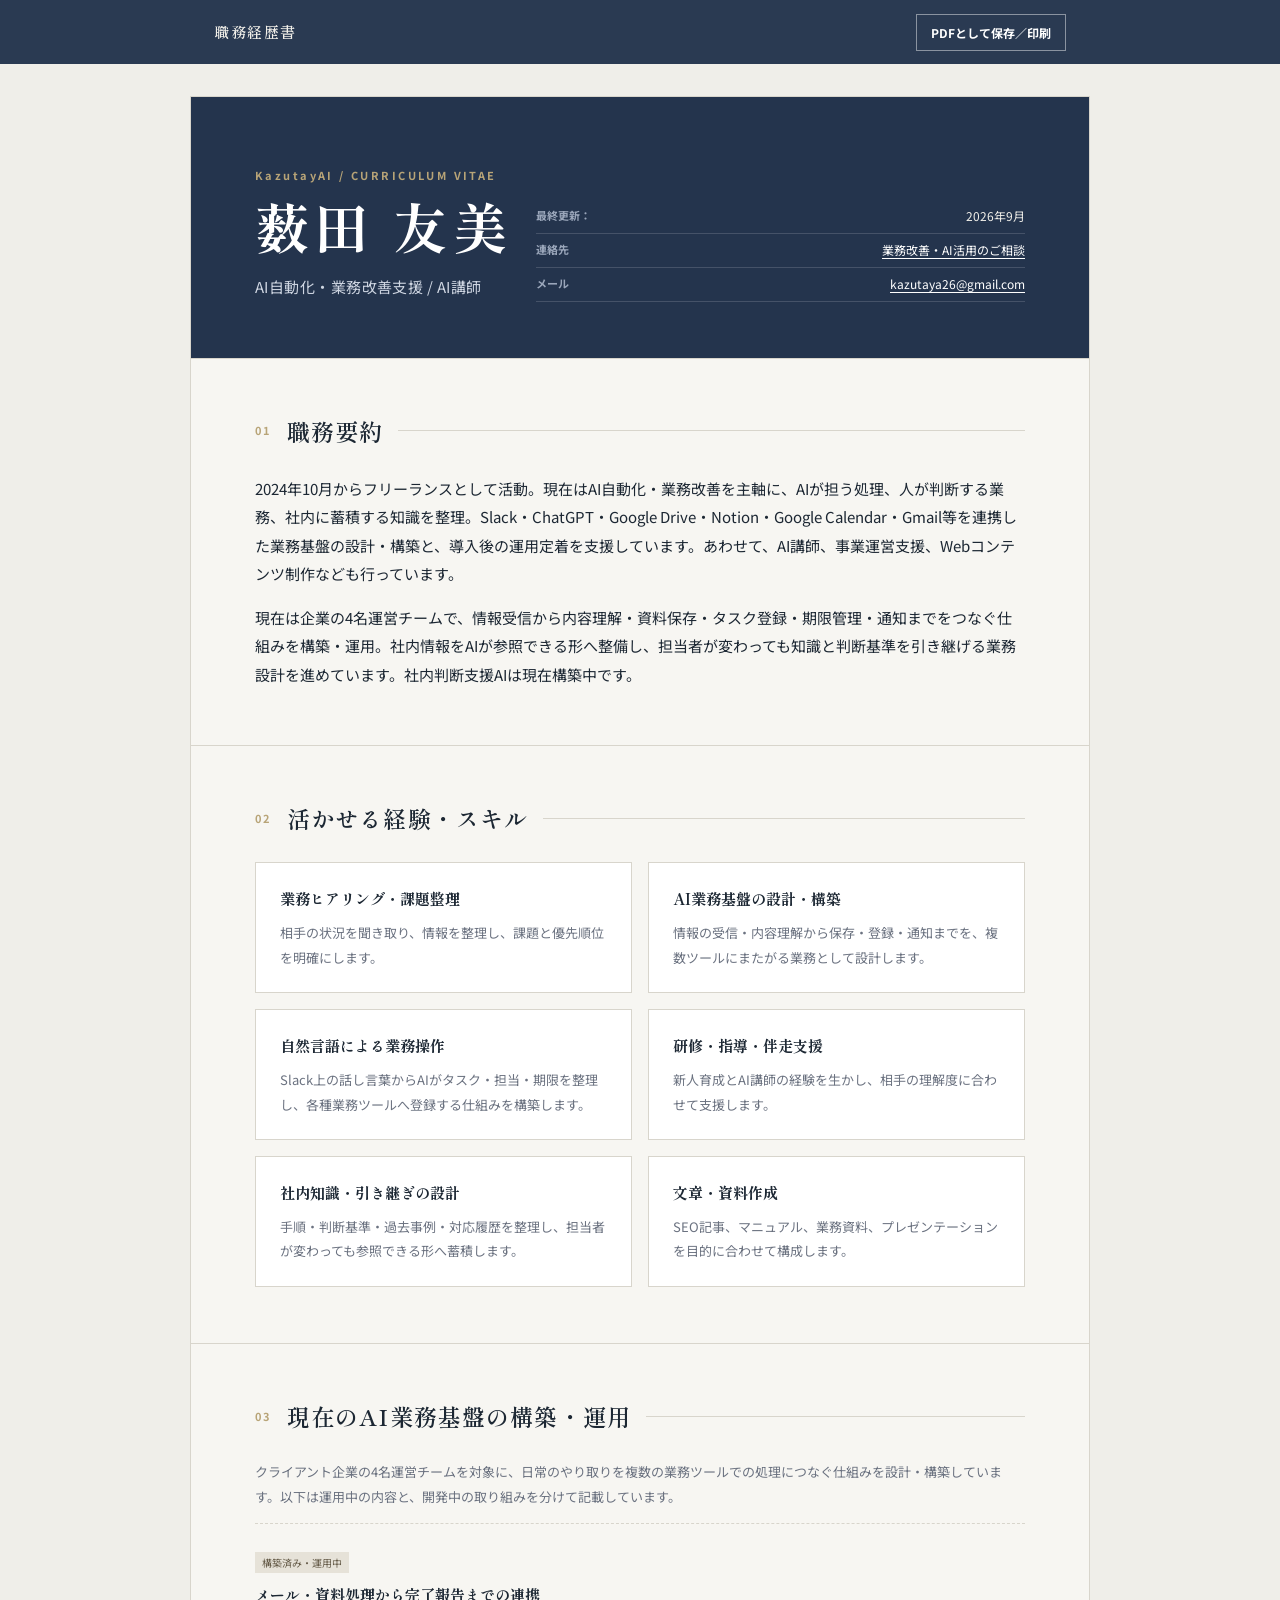
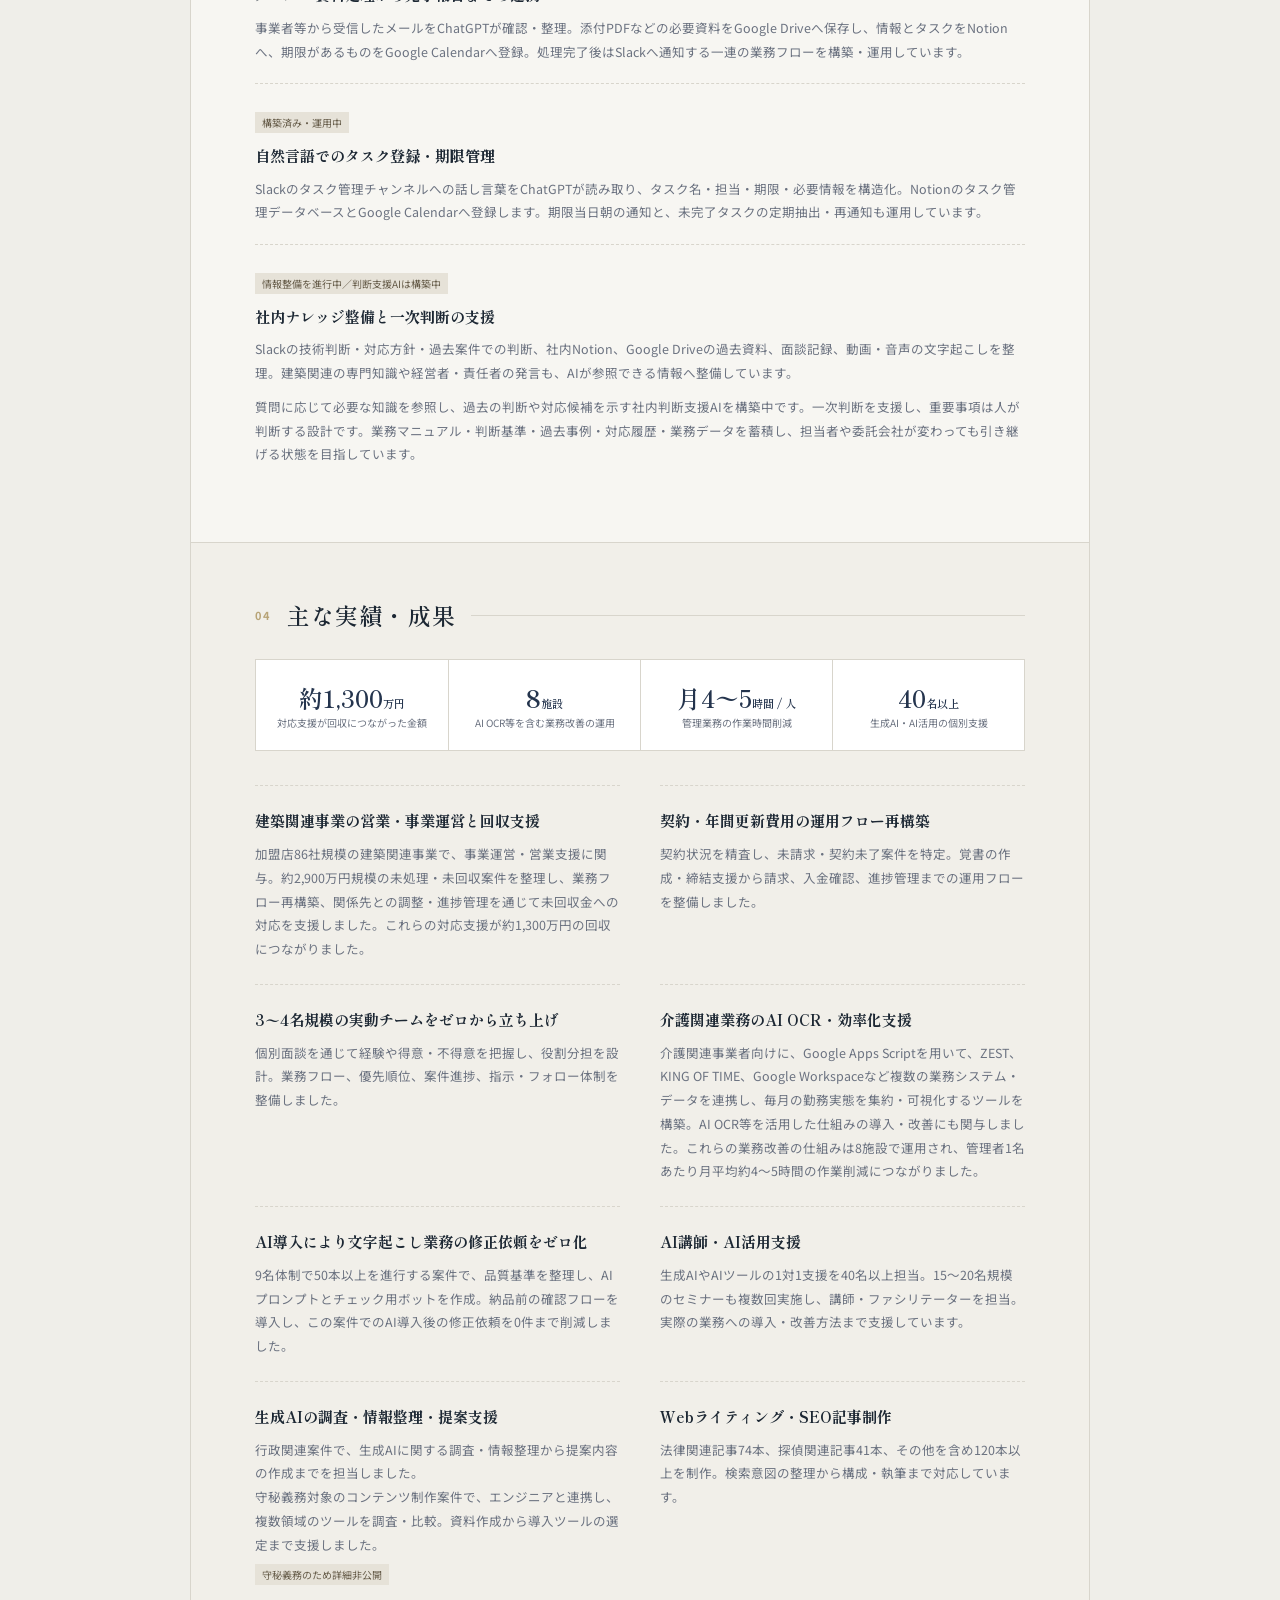
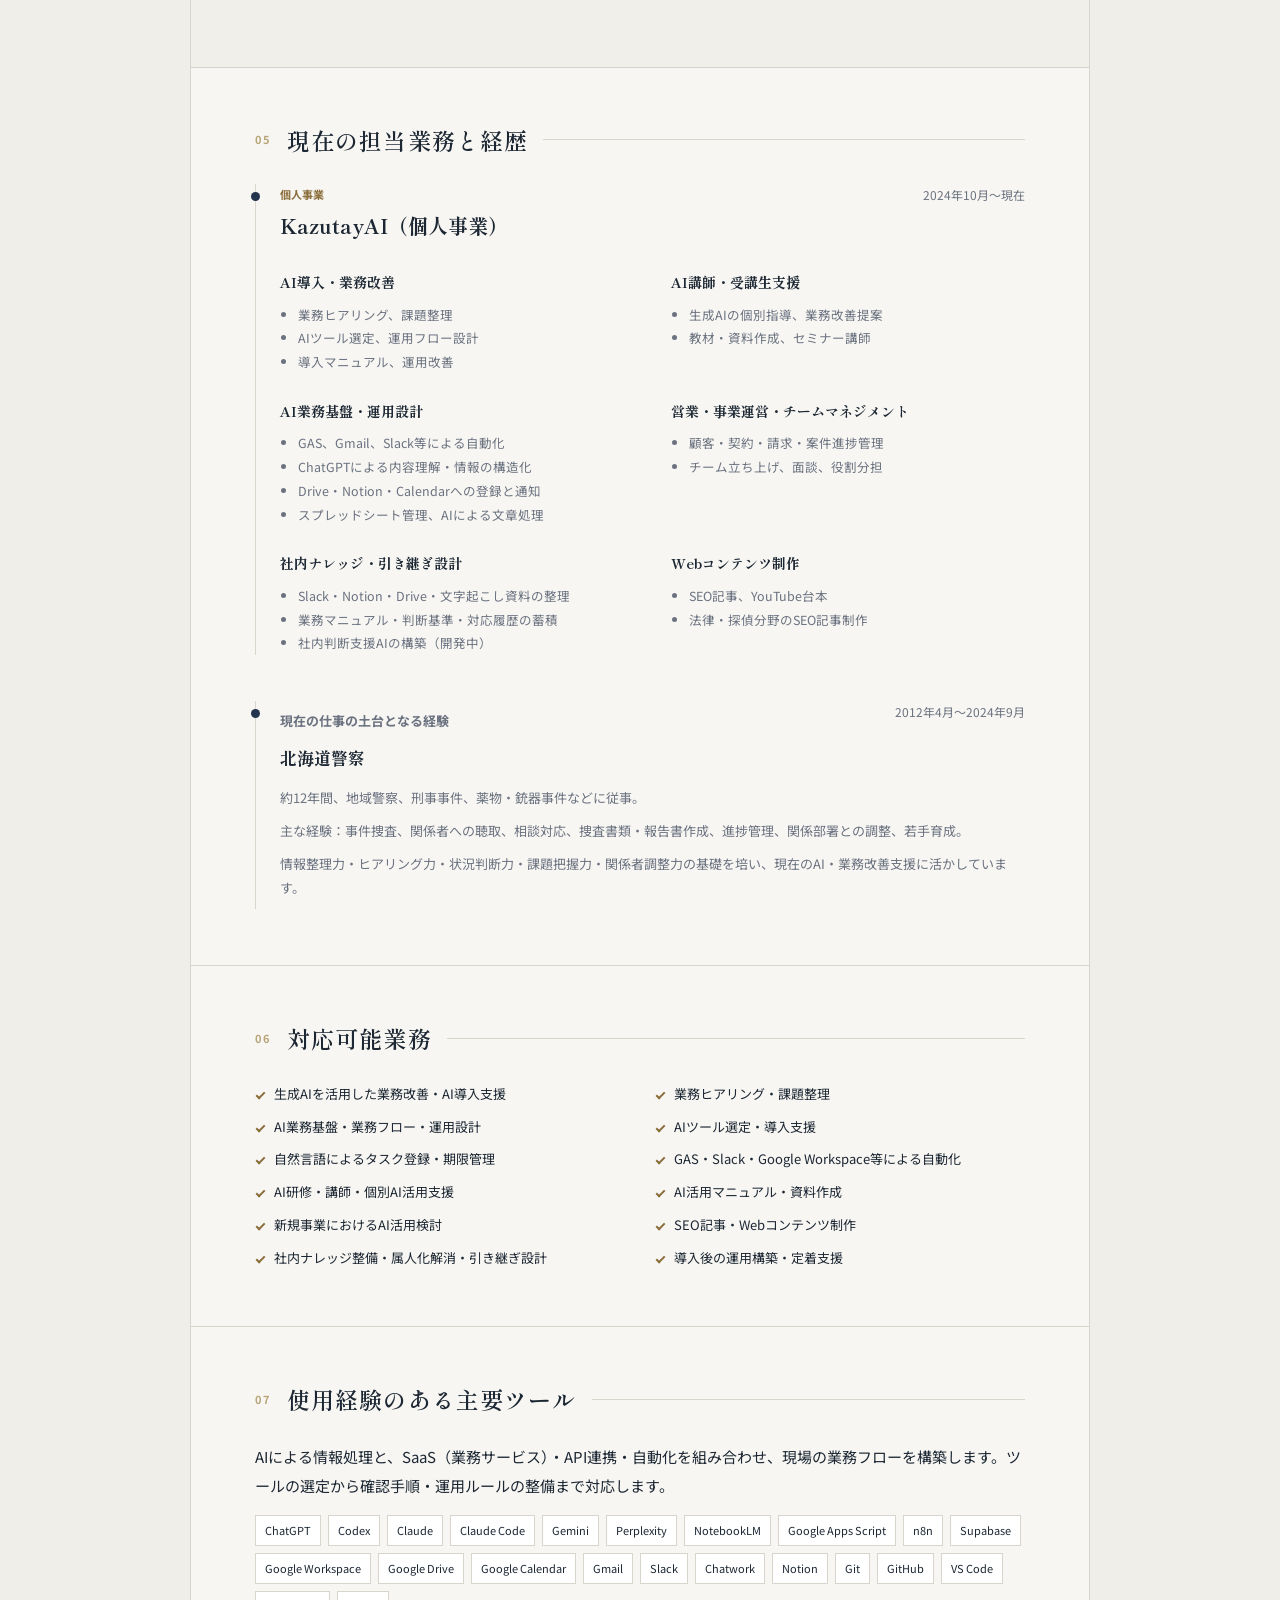
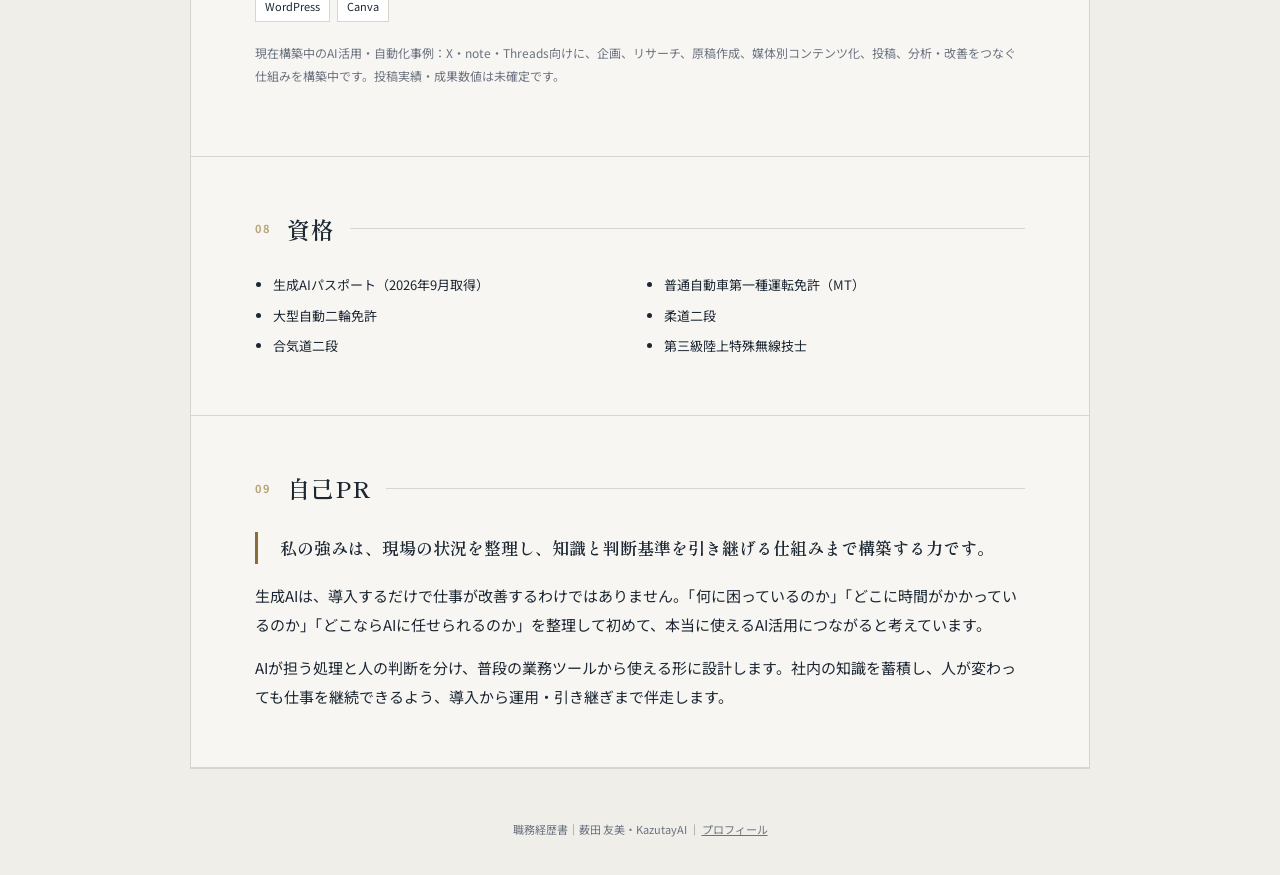
==== commit ea03efbe: "Add generative AI passport qualification" ====
--- a/career/index.html
+++ b/career/index.html
@@ -52,7 +52,7 @@
 <section class="block"><div class="heading"><span class="label">05</span><h2>現在の担当業務と経歴</h2></div><div class="timeline"><article class="career"><div class="career-head"><div><p class="career-type">個人事業</p><h3>KazutayAI（個人事業）</h3></div><span class="period">2024年10月〜現在</span></div><div class="career-grid"><div><h4>AI導入・業務改善</h4><ul><li>業務ヒアリング、課題整理</li><li>AIツール選定、運用フロー設計</li><li>導入マニュアル、運用改善</li></ul></div><div><h4>AI講師・受講生支援</h4><ul><li>生成AIの個別指導、業務改善提案</li><li>教材・資料作成、セミナー講師</li></ul></div><div><h4>AI業務基盤・運用設計</h4><ul><li>GAS、Gmail、Slack等による自動化</li><li>ChatGPTによる内容理解・情報の構造化</li><li>Drive・Notion・Calendarへの登録と通知</li><li>スプレッドシート管理、AIによる文章処理</li></ul></div><div><h4>営業・事業運営・チームマネジメント</h4><ul><li>顧客・契約・請求・案件進捗管理</li><li>チーム立ち上げ、面談、役割分担</li></ul></div><div><h4>社内ナレッジ・引き継ぎ設計</h4><ul><li>Slack・Notion・Drive・文字起こし資料の整理</li><li>業務マニュアル・判断基準・対応履歴の蓄積</li><li>社内判断支援AIの構築（開発中）</li></ul></div><div><h4>Webコンテンツ制作</h4><ul><li>SEO記事、YouTube台本</li><li>法律・探偵分野のSEO記事制作</li></ul></div></div></article><article class="career police-background"><div class="career-head"><div><p class="career-type">現在の仕事の土台となる経験</p><h3>北海道警察</h3></div><span class="period">2012年4月〜2024年9月</span></div><p>約12年間、地域警察、刑事事件、薬物・銃器事件などに従事。</p><p>主な経験：事件捜査、関係者への聴取、相談対応、捜査書類・報告書作成、進捗管理、関係部署との調整、若手育成。</p><p>情報整理力・ヒアリング力・状況判断力・課題把握力・関係者調整力の基礎を培い、現在のAI・業務改善支援に活かしています。</p></article></div></section>
 <section class="block"><div class="heading"><span class="label">06</span><h2>対応可能業務</h2></div><ul class="checks"><li>生成AIを活用した業務改善・AI導入支援</li><li>業務ヒアリング・課題整理</li><li>AI業務基盤・業務フロー・運用設計</li><li>AIツール選定・導入支援</li><li>自然言語によるタスク登録・期限管理</li><li>GAS・Slack・Google Workspace等による自動化</li><li>AI研修・講師・個別AI活用支援</li><li>AI活用マニュアル・資料作成</li><li>新規事業におけるAI活用検討</li><li>SEO記事・Webコンテンツ制作</li><li>社内ナレッジ整備・属人化解消・引き継ぎ設計</li><li>導入後の運用構築・定着支援</li></ul></section>
 <section class="block"><div class="heading"><span class="label">07</span><h2>使用経験のある主要ツール</h2></div><p>AIによる情報処理と、SaaS（業務サービス）・API連携・自動化を組み合わせ、現場の業務フローを構築します。ツールの選定から確認手順・運用ルールの整備まで対応します。</p><ul class="tags"><li>ChatGPT</li><li>Codex</li><li>Claude</li><li>Claude Code</li><li>Gemini</li><li>Perplexity</li><li>NotebookLM</li><li>Google Apps Script</li><li>n8n</li><li>Supabase</li><li>Google Workspace</li><li>Google Drive</li><li>Google Calendar</li><li>Gmail</li><li>Slack</li><li>Chatwork</li><li>Notion</li><li>Git</li><li>GitHub</li><li>VS Code</li><li>WordPress</li><li>Canva</li></ul><p class="development-note">現在構築中のAI活用・自動化事例：X・note・Threads向けに、企画、リサーチ、原稿作成、媒体別コンテンツ化、投稿、分析・改善をつなぐ仕組みを構築中です。投稿実績・成果数値は未確定です。</p></section>
-<section class="block"><div class="heading"><span class="label">08</span><h2>資格</h2></div><ul class="licenses"><li>普通自動車第一種運転免許（MT）</li><li>大型自動二輪免許</li><li>柔道二段</li><li>合気道二段</li><li>第三級陸上特殊無線技士</li></ul></section>
+<section class="block"><div class="heading"><span class="label">08</span><h2>資格</h2></div><ul class="licenses"><li>生成AIパスポート（2026年9月取得）</li><li>普通自動車第一種運転免許（MT）</li><li>大型自動二輪免許</li><li>柔道二段</li><li>合気道二段</li><li>第三級陸上特殊無線技士</li></ul></section>
 <section class="block"><div class="heading"><span class="label">09</span><h2>自己PR</h2></div><p class="lead">私の強みは、現場の状況を整理し、知識と判断基準を引き継げる仕組みまで構築する力です。</p><div class="prose"><p>生成AIは、導入するだけで仕事が改善するわけではありません。「何に困っているのか」「どこに時間がかかっているのか」「どこならAIに任せられるのか」を整理して初めて、本当に使えるAI活用につながると考えています。</p><p>AIが担う処理と人の判断を分け、普段の業務ツールから使える形に設計します。社内の知識を蓄積し、人が変わっても仕事を継続できるよう、導入から運用・引き継ぎまで伴走します。</p></div></section>
 </main><footer>職務経歴書｜薮田 友美・KazutayAI ｜ <a href="../">プロフィール</a>
 <!-- SNS運用開始後：このnav内に確認済みURLのリンクを追加し、hidden属性を外す。 -->
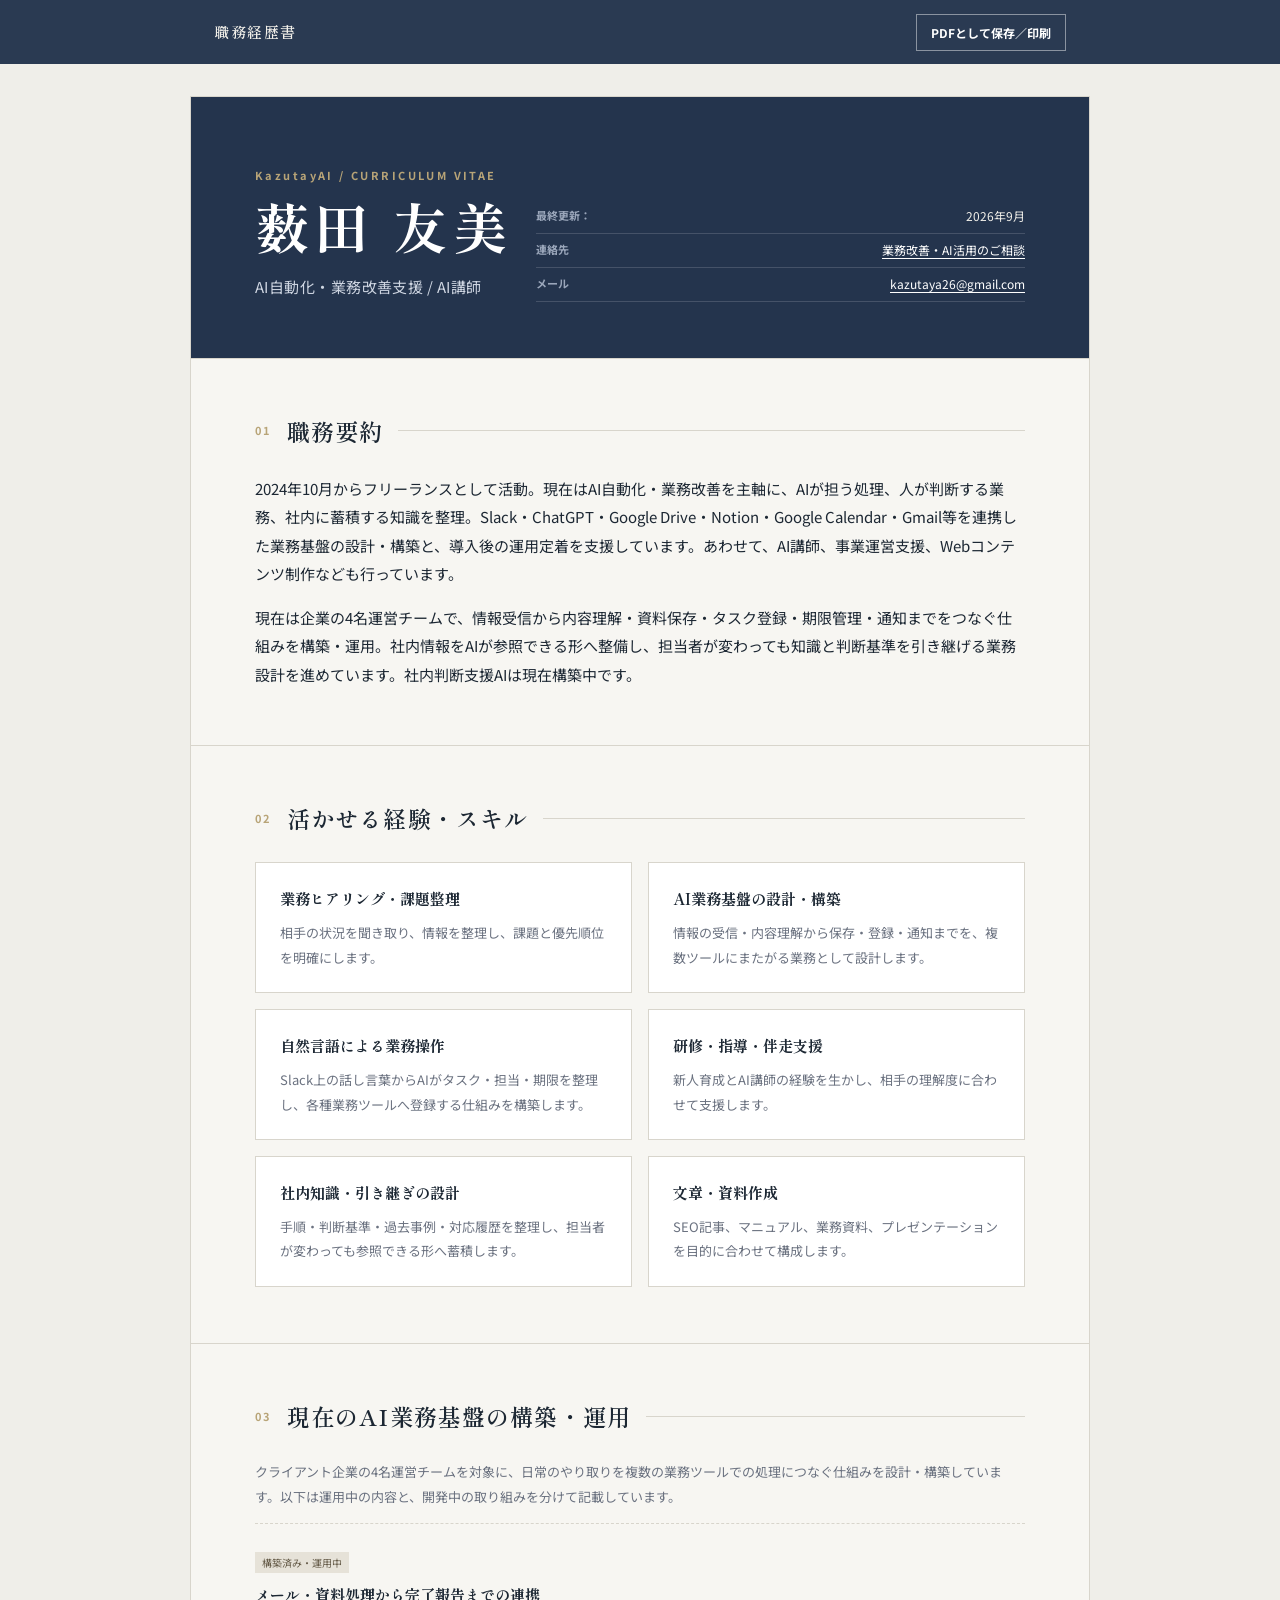
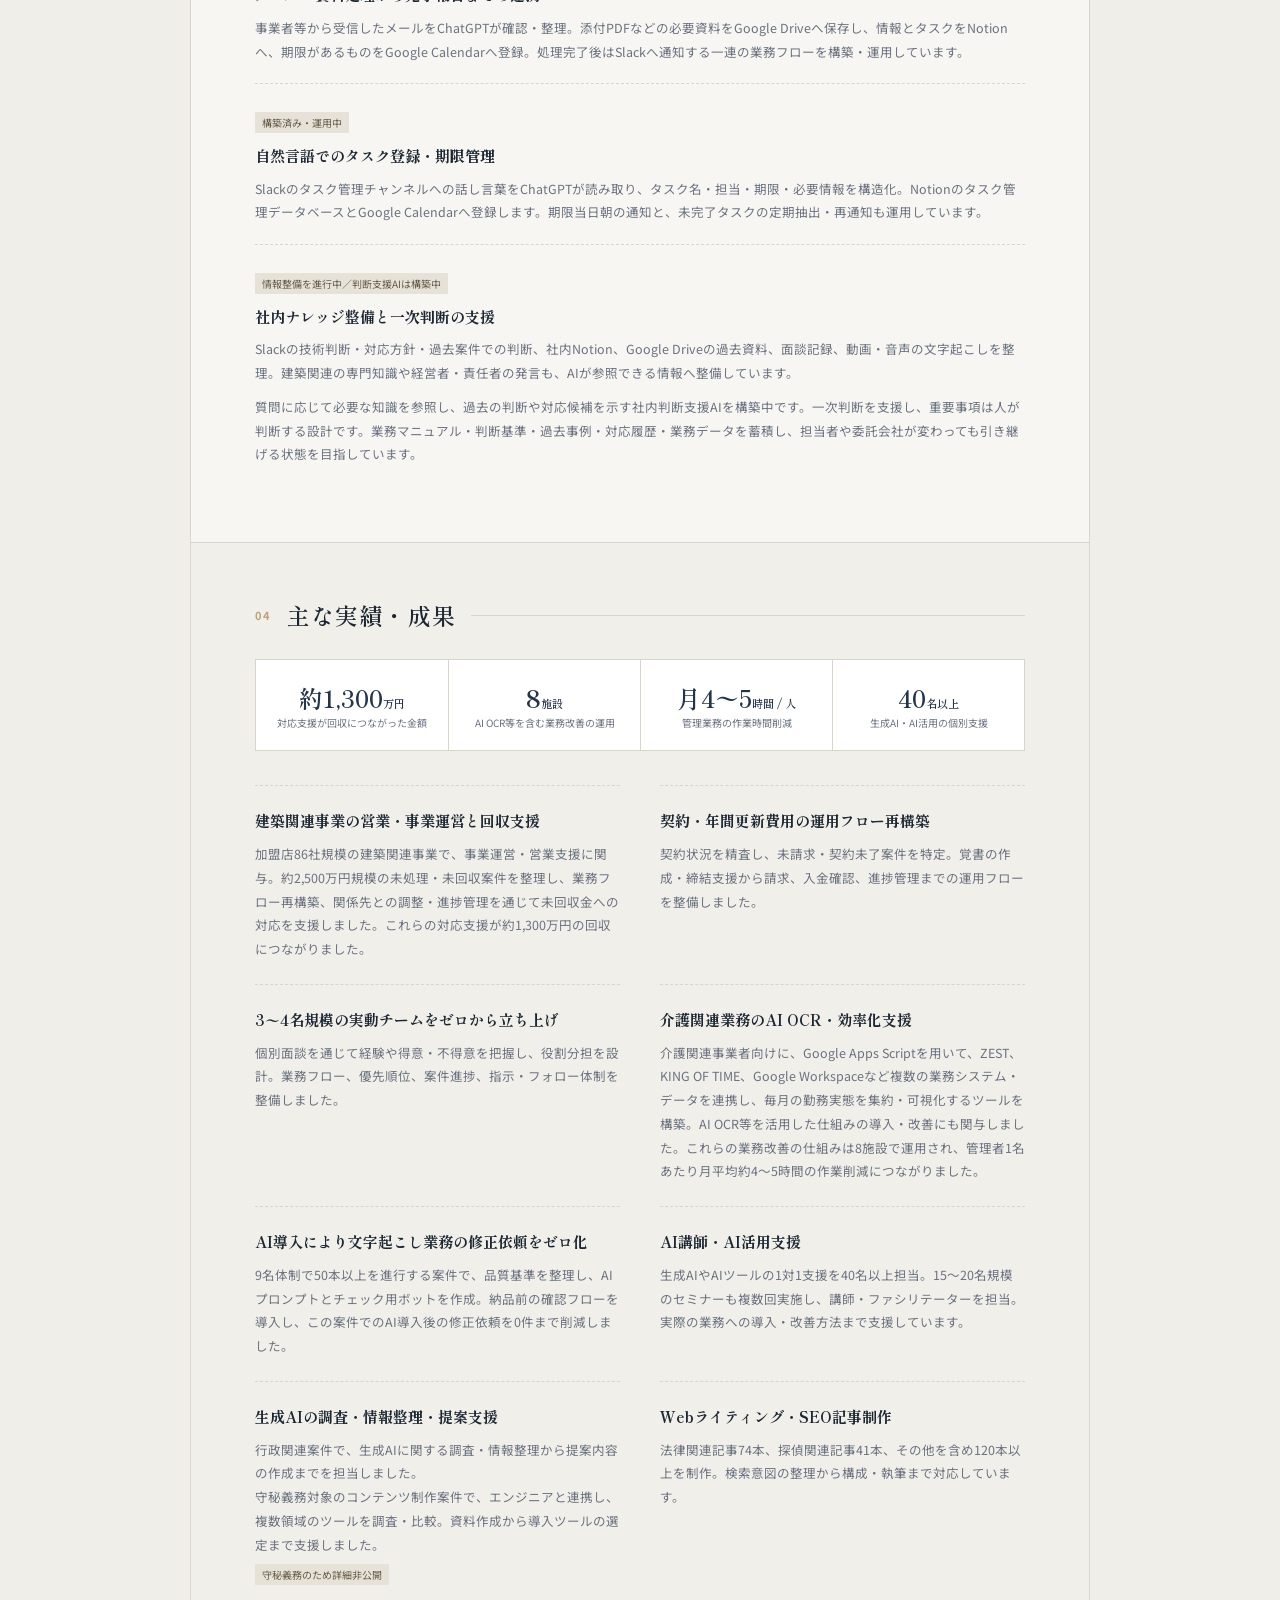
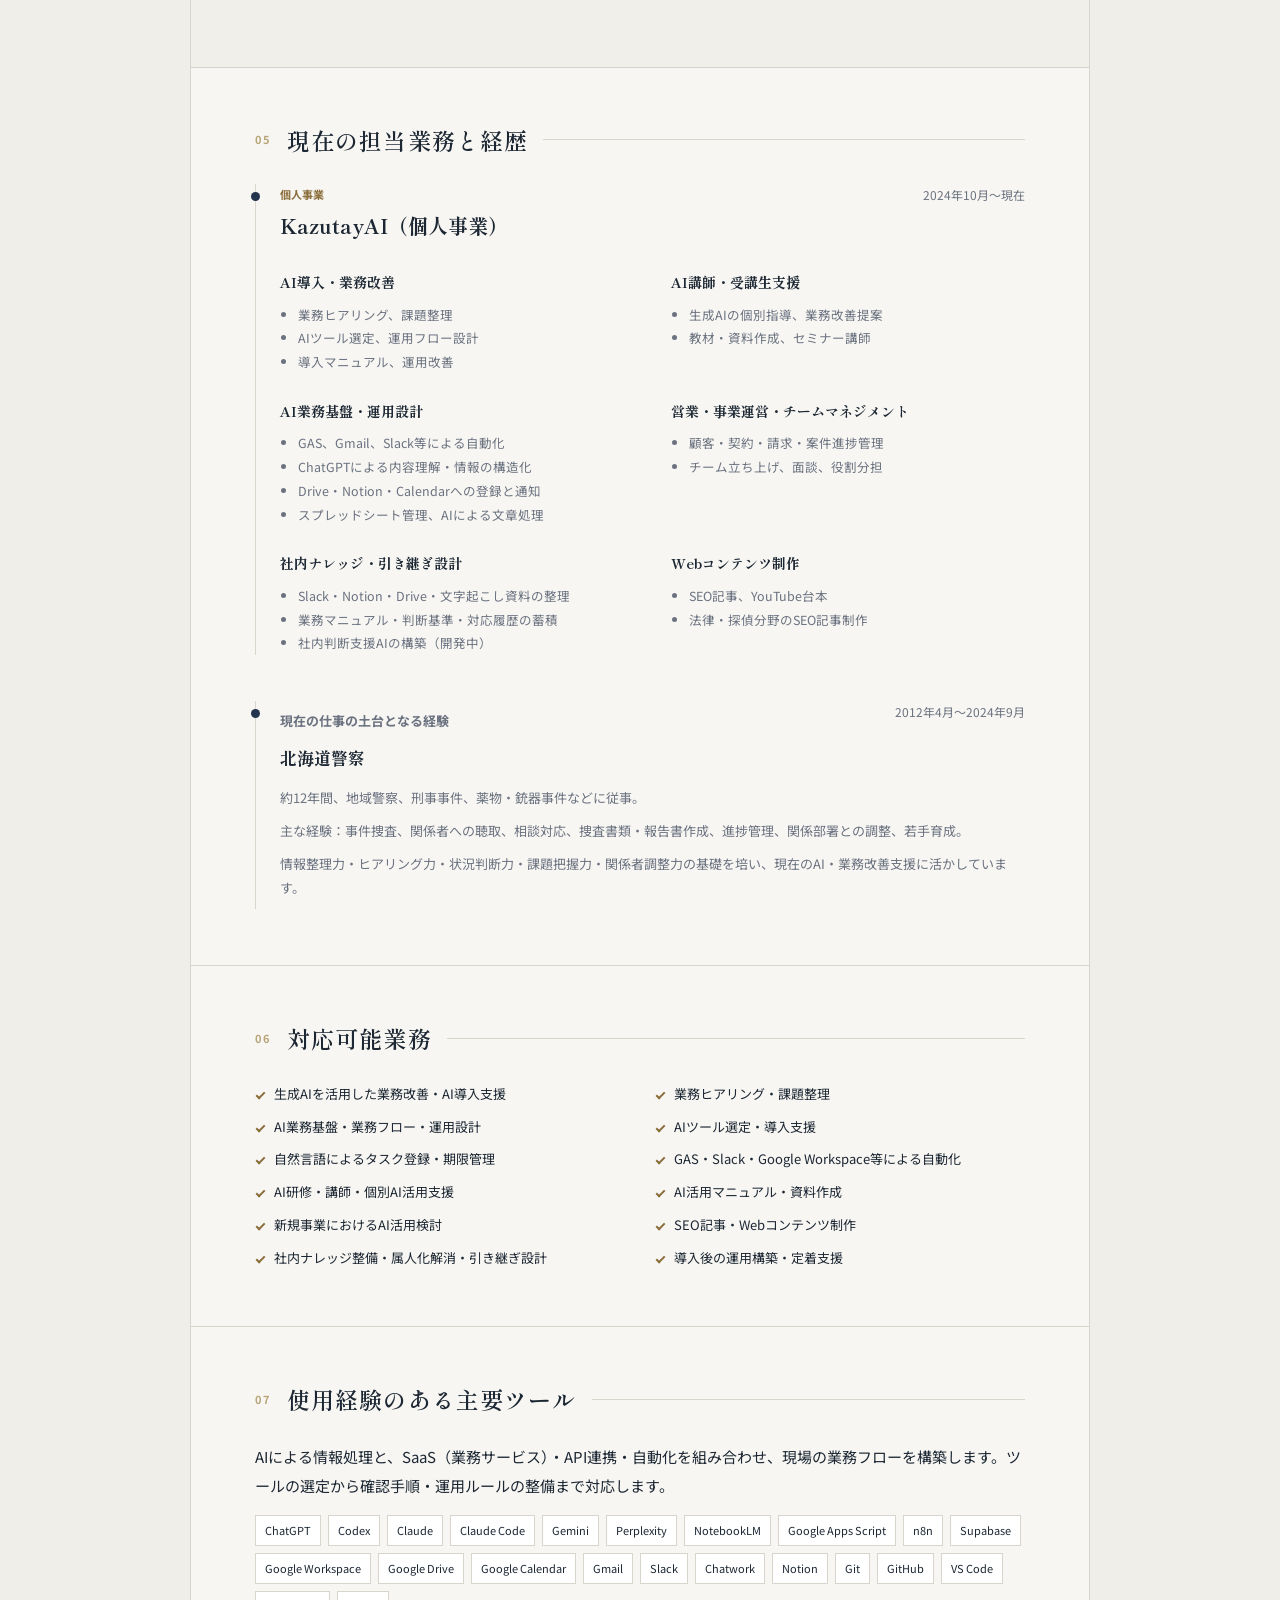
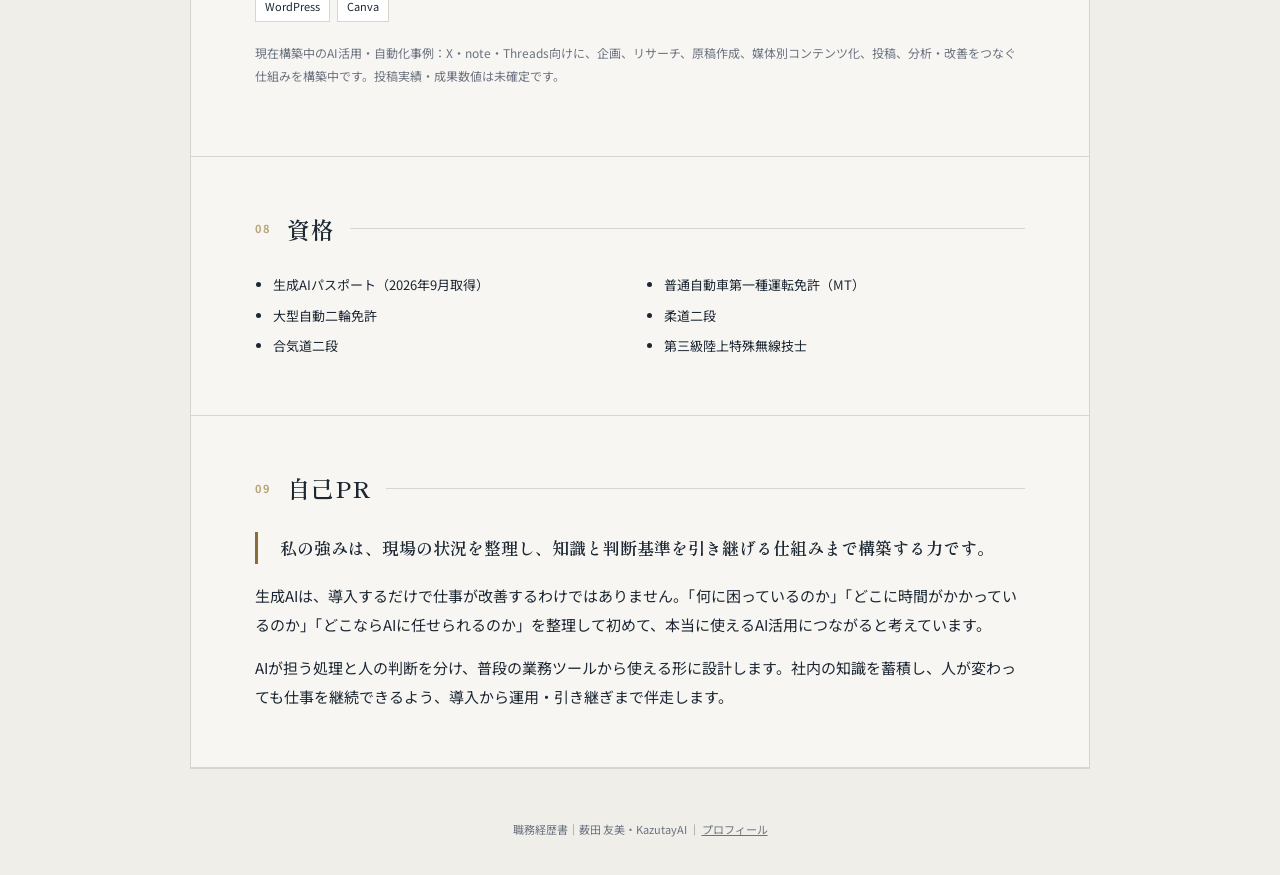
==== commit 1e2679b8: "建築関連事業の未回収案件の規模を約2,500万円に修正 Co-Authored-By: Claude Opus 5.5 <noreply@anthropic.com>" ====
--- a/career/index.html
+++ b/career/index.html
@@ -41,7 +41,7 @@
 <article class="achievement"><p class="conf">情報整備を進行中／判断支援AIは構築中</p><h3>社内ナレッジ整備と一次判断の支援</h3><p>Slackの技術判断・対応方針・過去案件での判断、社内Notion、Google Driveの過去資料、面談記録、動画・音声の文字起こしを整理。建築関連の専門知識や経営者・責任者の発言も、AIが参照できる情報へ整備しています。</p><p>質問に応じて必要な知識を参照し、過去の判断や対応候補を示す社内判断支援AIを構築中です。一次判断を支援し、重要事項は人が判断する設計です。業務マニュアル・判断基準・過去事例・対応履歴・業務データを蓄積し、担当者や委託会社が変わっても引き継げる状態を目指しています。</p></article>
 </div></section>
 <section class="block results"><div class="heading"><span class="label">04</span><h2>主な実績・成果</h2></div><div class="metrics"><div><strong>約1,300<small>万円</small></strong><span>対応支援が回収につながった金額</span></div><div><strong>8<small>施設</small></strong><span>AI OCR等を含む業務改善の運用</span></div><div><strong>月4〜5<small>時間 / 人</small></strong><span>管理業務の作業時間削減</span></div><div><strong>40<small>名以上</small></strong><span>生成AI・AI活用の個別支援</span></div></div><div class="achievement-list">
-<article class="achievement"><h3>建築関連事業の営業・事業運営と回収支援</h3><p>加盟店86社規模の建築関連事業で、事業運営・営業支援に関与。約2,900万円規模の未処理・未回収案件を整理し、業務フロー再構築、関係先との調整・進捗管理を通じて未回収金への対応を支援しました。これらの対応支援が約1,300万円の回収につながりました。</p></article>
+<article class="achievement"><h3>建築関連事業の営業・事業運営と回収支援</h3><p>加盟店86社規模の建築関連事業で、事業運営・営業支援に関与。約2,500万円規模の未処理・未回収案件を整理し、業務フロー再構築、関係先との調整・進捗管理を通じて未回収金への対応を支援しました。これらの対応支援が約1,300万円の回収につながりました。</p></article>
 <article class="achievement"><h3>契約・年間更新費用の運用フロー再構築</h3><p>契約状況を精査し、未請求・契約未了案件を特定。覚書の作成・締結支援から請求、入金確認、進捗管理までの運用フローを整備しました。</p></article>
 <article class="achievement"><h3>3〜4名規模の実動チームをゼロから立ち上げ</h3><p>個別面談を通じて経験や得意・不得意を把握し、役割分担を設計。業務フロー、優先順位、案件進捗、指示・フォロー体制を整備しました。</p></article>
 <article class="achievement"><h3>介護関連業務のAI OCR・効率化支援</h3><p>介護関連事業者向けに、Google Apps Scriptを用いて、ZEST、KING OF TIME、Google Workspaceなど複数の業務システム・データを連携し、毎月の勤務実態を集約・可視化するツールを構築。AI OCR等を活用した仕組みの導入・改善にも関与しました。これらの業務改善の仕組みは8施設で運用され、管理者1名あたり月平均約4〜5時間の作業削減につながりました。</p></article>
